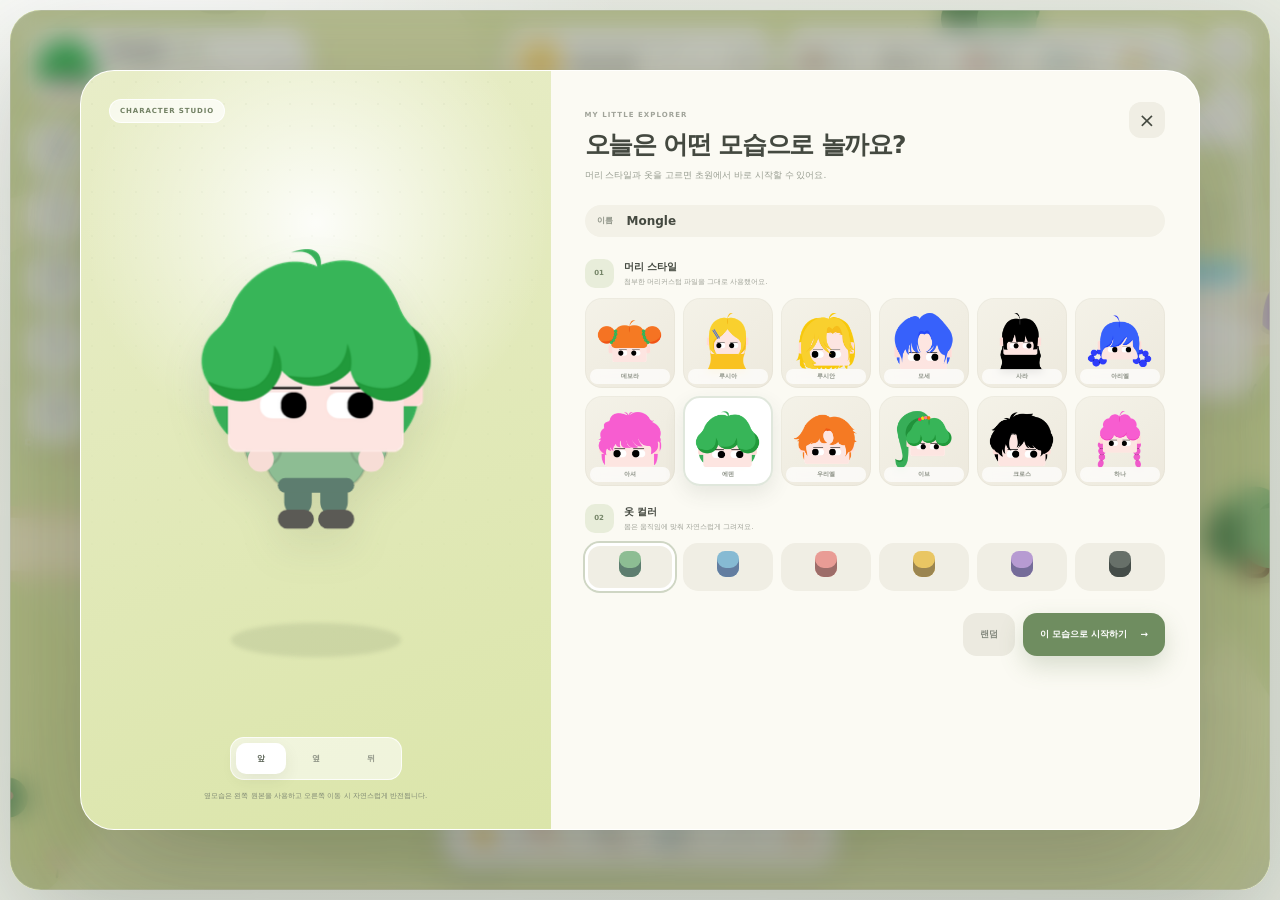
==== standalone.html @ 2b1b03b4 "Add files via upload" ====
<!doctype html>
<html lang="ko">
<head>
<meta charset="utf-8">
<meta name="viewport" content="width=device-width,initial-scale=1,viewport-fit=cover">
<title>PPOLPPOL WORLD — Craft & Explore · v5</title>
<style>
:root{
  --ink:#444940; --muted:#8b9085; --paper:#fffdf7; --cream:#f7f3e8; --green:#759966; --green2:#5f7f55;
  --line:rgba(61,70,55,.08); --shadow:0 24px 70px rgba(55,63,48,.16),0 5px 18px rgba(55,63,48,.08);
  --shadow-soft:0 12px 34px rgba(55,63,48,.11); --radius:24px;
  font-family:Inter,Pretendard,"Noto Sans KR",system-ui,-apple-system,BlinkMacSystemFont,"Segoe UI",sans-serif;
}
*{box-sizing:border-box} html,body{width:100%;height:100%;margin:0;overflow:hidden;background:#e8ebe3;color:var(--ink)}
button,input{font:inherit;color:inherit} button{border:0} button:focus-visible,input:focus-visible{outline:3px solid rgba(96,129,83,.25);outline-offset:3px}
#app{width:100%;height:100%;padding:10px;background:radial-gradient(circle at 12% -5%,#fff 0,rgba(255,255,255,0) 32%),linear-gradient(145deg,#eef1e9,#e4e8df)}
.game-shell{position:relative;width:100%;height:100%;overflow:hidden;border-radius:31px;background:#dce9ab;isolation:isolate;box-shadow:0 38px 120px rgba(41,50,37,.25),inset 0 0 0 1px rgba(255,255,255,.82)}
#game{position:absolute;inset:0;width:100%;height:100%;display:block;touch-action:none;background:#dde9ae}
.vignette{position:absolute;inset:0;pointer-events:none;z-index:8;background:linear-gradient(180deg,rgba(255,255,255,.04),transparent 18%,transparent 78%,rgba(44,62,37,.035));box-shadow:inset 0 0 90px rgba(74,93,60,.06),inset 0 0 0 1px rgba(255,255,255,.7);border-radius:31px}
.hud{position:absolute;inset:0;z-index:20;pointer-events:none}
.glass{background:linear-gradient(180deg,rgba(255,255,255,.94),rgba(253,250,241,.83));border:1px solid rgba(255,255,255,.88);box-shadow:var(--shadow-soft);backdrop-filter:blur(20px) saturate(1.08);-webkit-backdrop-filter:blur(20px) saturate(1.08)}

/* top profile */
.profile-card{pointer-events:auto;position:absolute;left:18px;top:18px;width:282px;height:76px;border-radius:25px;padding:8px 14px 8px 8px;display:flex;align-items:center;gap:12px}
.portrait-button{width:58px;height:58px;flex:none;border-radius:19px;background:linear-gradient(145deg,#edf3d8,#f7f3e8);box-shadow:inset 0 0 0 1px rgba(65,76,58,.05);position:relative;overflow:hidden;cursor:pointer;transition:.18s}
.portrait-button:hover{transform:translateY(-2px) scale(1.02)} #portraitHead{position:absolute;inset:0;display:block;background-position:center 10%;background-size:86% auto;background-repeat:no-repeat}
.profile-copy{flex:1;min-width:0}.profile-line{display:flex;align-items:center;gap:7px}.profile-line strong{font-size:15px;letter-spacing:-.03em;max-width:125px;overflow:hidden;text-overflow:ellipsis;white-space:nowrap}.level-pill{font-style:normal;background:#eef2dd;border-radius:999px;padding:4px 7px;font-size:8px;color:#6c775f;font-weight:900;letter-spacing:.05em}.level-pill b{font-size:9px}
.xp-row{display:flex;align-items:center;gap:7px;margin-top:7px}.xp-track{height:6px;flex:1;background:rgba(68,77,59,.08);border-radius:99px;overflow:hidden}.xp-track i{display:block;height:100%;width:0;background:linear-gradient(90deg,#96b978,#729960);border-radius:99px;transition:width .3s}.xp-row small{font-size:8px;color:#999d92;font-weight:800;min-width:50px;text-align:right}.status-row{display:flex;align-items:center;gap:5px;margin-top:6px;color:#a1a399;font-size:7px;font-weight:900;letter-spacing:.1em}.online-dot{width:6px;height:6px;border-radius:50%;background:#76ae68;box-shadow:0 0 0 4px rgba(118,174,104,.11)}.tiny-sep{width:1px;height:8px;background:rgba(69,77,62,.1);margin:0 2px}

.day-card{position:absolute;top:18px;left:50%;transform:translateX(-50%);height:65px;min-width:268px;border-radius:23px;padding:8px 12px 8px 8px;display:flex;align-items:center;gap:10px}
.sun-orb{width:47px;height:47px;border-radius:17px;background:linear-gradient(145deg,#fff4bd,#f2cf69);position:relative;box-shadow:inset 0 0 0 1px rgba(130,103,48,.05)}.sun-orb i{position:absolute;width:17px;height:17px;border-radius:50%;left:15px;top:15px;background:#f1c459;box-shadow:0 -12px 0 -7px #f1c459,0 12px 0 -7px #f1c459,12px 0 0 -7px #f1c459,-12px 0 0 -7px #f1c459,8px 8px 0 -7px #f1c459,-8px -8px 0 -7px #f1c459,8px -8px 0 -7px #f1c459,-8px 8px 0 -7px #f1c459}.day-card small{display:block;font-size:7px;font-weight:900;letter-spacing:.12em;color:#a2a397}.day-card strong{display:block;font-size:14px;margin-top:5px;letter-spacing:-.02em}.weather-note{margin-left:auto;background:#f3f2e5;padding:6px 8px;border-radius:10px;font-size:8px;font-weight:800;color:#8a8f82}

.resource-card{pointer-events:auto;position:absolute;right:76px;top:18px;height:65px;border-radius:23px;padding:6px;display:flex;align-items:stretch;gap:2px}
.resource{min-width:76px;padding:0 9px;display:flex;align-items:center;gap:7px;border-radius:16px;transition:.16s}.resource:hover{background:rgba(255,255,255,.63)}.resource small{display:block;font-size:6px;letter-spacing:.14em;color:#9da195;font-weight:900}.resource b{display:block;font-size:12px;margin-top:3px}.res-icon{width:28px;height:28px;border-radius:10px;display:block;position:relative;background:#f2eedf;box-shadow:inset 0 0 0 1px rgba(69,74,64,.05)}
.res-icon.wood:before{content:"";position:absolute;left:8px;top:5px;width:11px;height:18px;border-radius:6px;background:#a97a55;transform:rotate(35deg);box-shadow:inset -2px 0 rgba(104,72,49,.18)}.res-icon.wood:after{content:"";position:absolute;left:11px;top:8px;width:7px;height:1px;background:rgba(81,57,41,.25);transform:rotate(35deg);box-shadow:0 5px rgba(81,57,41,.18)}
.res-icon.stone:before{content:"";position:absolute;left:6px;top:8px;width:17px;height:13px;background:#a8adab;border-radius:50% 50% 43% 48%;box-shadow:inset -4px -3px #8e9492}.res-icon.stone:after{content:"";position:absolute;left:10px;top:10px;width:5px;height:3px;border-radius:50%;background:#cfd1cf}
.res-icon.berry:before{content:"";position:absolute;left:7px;top:11px;width:8px;height:8px;background:#e9858d;border-radius:50%;box-shadow:7px -2px #df707b,4px 6px #ef9ca3}.res-icon.berry:after{content:"";position:absolute;left:13px;top:5px;width:8px;height:7px;background:#7fa365;border-radius:8px 1px 8px 1px;transform:rotate(-30deg)}
.res-icon.fish:before{content:"";position:absolute;left:6px;top:10px;width:15px;height:9px;border-radius:50%;background:#78b9c8;transform:rotate(-10deg)}.res-icon.fish:after{content:"";position:absolute;right:3px;top:10px;border-left:8px solid #78b9c8;border-top:5px solid transparent;border-bottom:5px solid transparent;transform:rotate(5deg)}
.res-icon.coin:before{content:"★";position:absolute;display:grid;place-items:center;left:6px;top:6px;width:16px;height:16px;border-radius:50%;background:#edc967;color:#fff3bf;font-size:9px;box-shadow:inset 0 0 0 2px rgba(167,128,45,.14)}.coin-res{padding-right:12px}
.top-actions{position:absolute;right:18px;top:18px;display:flex;flex-direction:column;gap:8px;pointer-events:auto}.round-btn{width:48px;height:48px;border-radius:16px;cursor:pointer;display:grid;place-items:center;transition:.16s}.round-btn:hover{transform:translateY(-2px);background:#fff}.settings-glyph,.fullscreen-glyph{width:20px;height:20px;display:block;position:relative}.settings-glyph:before{content:"⚙";font-size:19px;line-height:20px;color:#697065}.fullscreen-glyph:before{content:"↗";font-size:21px;line-height:20px;color:#697065;font-weight:700}

/* rails */
.left-rail{position:absolute;left:18px;top:111px;display:flex;flex-direction:column;gap:9px;pointer-events:auto}.rail-btn{width:57px;height:57px;border-radius:19px;background:rgba(255,255,255,.81);border:1px solid rgba(255,255,255,.92);box-shadow:0 10px 29px rgba(55,63,48,.11);backdrop-filter:blur(18px);cursor:pointer;display:flex;flex-direction:column;align-items:center;justify-content:center;gap:4px;position:relative;transition:.18s}.rail-btn:hover{transform:translateY(-2px);background:#fff}.rail-btn.active{background:#fff;box-shadow:0 14px 34px rgba(55,63,48,.15),inset 0 0 0 1px rgba(104,133,88,.08)}.rail-btn.active:after{content:"";position:absolute;left:-8px;width:4px;height:22px;border-radius:99px;background:#779865}.rail-btn b{font-size:7px;color:#858a7e;letter-spacing:-.02em}.glyph{width:20px;height:20px;display:block;position:relative}.bag-glyph:before{content:"";position:absolute;left:2px;top:6px;width:16px;height:13px;border:2px solid #6b7167;border-radius:5px}.bag-glyph:after{content:"";position:absolute;left:6px;top:2px;width:8px;height:8px;border:2px solid #6b7167;border-bottom:0;border-radius:8px 8px 0 0}.craft-glyph:before{content:"✦";position:absolute;font-size:18px;color:#6b7167;left:2px;top:-1px}.craft-glyph:after{content:"";position:absolute;width:3px;height:14px;background:#6b7167;border-radius:2px;right:2px;bottom:0;transform:rotate(40deg)}.quest-glyph:before{content:"✓";position:absolute;left:4px;top:0;width:13px;height:16px;border:2px solid #6b7167;border-radius:4px;font-size:12px;font-weight:900;text-align:center;line-height:15px}.face-glyph:before{content:"☺";font-size:20px;line-height:20px;color:#6b7167}.book-glyph:before{content:"";position:absolute;left:1px;top:3px;width:17px;height:14px;border:2px solid #6b7167;border-radius:3px}.book-glyph:after{content:"";position:absolute;left:9px;top:3px;width:1.5px;height:14px;background:#6b7167}.notice-dot{display:none;position:absolute;right:5px;top:5px;width:8px;height:8px;border-radius:50%;background:#ef9d82;box-shadow:0 0 0 3px rgba(239,157,130,.15)}.notice-dot.show{display:block}

.mini-card{position:absolute;right:18px;top:98px;width:240px;border-radius:23px;padding:9px;pointer-events:auto}.mini-head{height:27px;padding:2px 5px 7px;display:flex;align-items:center;justify-content:space-between}.mini-head strong{font-size:7px;letter-spacing:.14em;color:#83897c}.mini-head span{font-size:7px;color:#a0a49a;font-weight:800}.mini-card canvas{width:222px;height:139px;display:block;border-radius:16px;background:#dfe9ad;box-shadow:inset 0 0 0 1px rgba(66,76,58,.06)}.mini-footer{display:flex;gap:11px;padding:7px 4px 1px;font-size:6px;letter-spacing:.08em;color:#969a8f;font-weight:900}.mini-footer span{display:flex;align-items:center;gap:4px}.mini-dot{width:6px;height:6px;border-radius:50%;display:inline-block}.mini-dot.you{background:#f2a2a0}.mini-dot.tree{background:#65915a}.mini-dot.rock{background:#8e9493}.mini-dot.slime{background:#a990d5}
.quest-peek{position:absolute;right:18px;top:302px;width:240px;border-radius:22px;padding:11px 12px;display:flex;gap:9px;pointer-events:auto}.quest-peek-icon{width:35px;height:35px;border-radius:12px;background:#eff2dc;display:grid;place-items:center;color:#849a6e;font-size:14px;flex:none}.quest-peek small{font-size:7px;color:#9a9e92;font-weight:900;letter-spacing:.1em}.quest-peek strong{display:block;margin-top:3px;font-size:10px;letter-spacing:-.03em}.quest-peek span{display:block;margin-top:4px;font-size:7px;color:#969a8e}.quest-bar{height:5px;border-radius:99px;background:rgba(72,82,64,.07);margin-top:8px;overflow:hidden}.quest-bar i{display:block;width:0;height:100%;border-radius:99px;background:#7ea06a;transition:width .3s}

/* panels */
.panel{position:absolute;left:88px;top:111px;width:380px;max-height:calc(100% - 138px);padding:13px;border-radius:27px;opacity:0;transform:translateX(-12px) scale(.985);pointer-events:none;transition:.2s ease;overflow:auto}.panel.show{opacity:1;transform:none;pointer-events:auto}.panel::-webkit-scrollbar{width:5px}.panel::-webkit-scrollbar-thumb{background:rgba(78,86,71,.12);border-radius:99px}.panel-header{display:flex;justify-content:space-between;gap:12px;padding:8px 8px 12px}.panel-header small{font-size:7px;letter-spacing:.15em;color:#a0a399;font-weight:900}.panel-header h2{font-size:19px;letter-spacing:-.04em;margin:4px 0 0}.panel-header p{font-size:9px;color:#969b8f;line-height:1.5;margin:6px 0 0}.panel-close{width:32px;height:32px;border-radius:11px;background:rgba(67,74,62,.06);cursor:pointer;font-size:19px;flex:none}.panel-tabs{display:flex;gap:5px;padding:0 5px 9px}.tab{height:30px;padding:0 12px;border-radius:10px;background:rgba(255,255,255,.42);font-size:8px;font-weight:800;color:#989c91;cursor:pointer}.tab.active{background:#fff;color:#60685d;box-shadow:0 6px 18px rgba(62,68,56,.08)}
.inventory-grid{display:grid;grid-template-columns:repeat(4,1fr);gap:8px}.inv-item{aspect-ratio:1;border-radius:17px;background:linear-gradient(145deg,#fbf9ef,#f1efe2);box-shadow:inset 0 0 0 1px rgba(66,72,61,.05);position:relative;display:flex;flex-direction:column;align-items:center;justify-content:center;gap:5px}.inv-item .item-art{width:33px;height:33px;display:grid;place-items:center;font-size:24px}.inv-item strong{font-size:8px}.inv-item .count{position:absolute;right:7px;bottom:6px;min-width:20px;height:19px;padding:0 5px;border-radius:8px;background:rgba(255,255,255,.82);display:grid;place-items:center;font-size:8px;font-weight:900}.inv-item.empty{opacity:.34}.inv-item.rarity{background:linear-gradient(145deg,#fff7dc,#f0ead2)}.bag-summary{height:37px;margin-top:10px;border-radius:13px;background:rgba(255,255,255,.45);display:flex;align-items:center;justify-content:space-between;padding:0 12px;font-size:8px;color:#999d92}.bag-summary b{font-size:9px;color:#6e7468}
.recipe-list{display:flex;flex-direction:column;gap:8px}.recipe{border-radius:18px;background:rgba(255,255,255,.55);border:1px solid rgba(255,255,255,.78);padding:10px;display:grid;grid-template-columns:52px 1fr auto;align-items:center;gap:10px}.recipe-art{width:52px;height:52px;border-radius:15px;background:linear-gradient(145deg,#f8f5e6,#ece8d8);display:grid;place-items:center;font-size:29px;box-shadow:inset 0 0 0 1px rgba(70,76,65,.04)}.recipe h3{font-size:11px;margin:0}.recipe p{font-size:8px;color:#989c91;margin:5px 0 6px;line-height:1.35}.costs{display:flex;gap:5px;flex-wrap:wrap}.cost{font-size:7px;font-weight:900;background:#f1f0e5;border-radius:8px;padding:4px 6px;color:#7e8378}.cost.ok{color:#647d58;background:#ebf0de}.cost.bad{color:#b57d72;background:#f7e7e1}.craft-btn{height:37px;border-radius:12px;padding:0 11px;background:#748f63;color:#fff;font-size:8px;font-weight:900;cursor:pointer;box-shadow:0 8px 18px rgba(93,121,78,.18);transition:.16s}.craft-btn:hover{transform:translateY(-1px);background:#668456}.craft-btn:disabled{opacity:.38;cursor:default;transform:none}.recipe.owned{opacity:.76}.recipe.owned .craft-btn{background:#e9ecdf;color:#7d8377;box-shadow:none}
.quest-list{display:flex;flex-direction:column;gap:8px}.quest-row{border-radius:18px;background:rgba(255,255,255,.54);border:1px solid rgba(255,255,255,.75);padding:11px;display:grid;grid-template-columns:39px 1fr auto;align-items:center;gap:9px}.quest-row.done{background:rgba(235,242,224,.62)}.quest-check{width:39px;height:39px;border-radius:13px;background:#f0f1e4;display:grid;place-items:center;font-weight:900;color:#879779}.quest-row.done .quest-check{background:#dfead5;color:#628052}.quest-row h3{font-size:10px;margin:0}.quest-row p{font-size:8px;color:#989d91;margin:4px 0 6px}.quest-row .qprogress{height:5px;background:rgba(65,75,58,.07);border-radius:99px;overflow:hidden}.quest-row .qprogress i{height:100%;display:block;background:#85a871;border-radius:99px}.quest-reward{font-size:8px;font-weight:900;color:#8f8672;background:#f7f1dd;border-radius:10px;padding:6px 8px}
.guide-grid{display:grid;grid-template-columns:repeat(3,1fr);gap:8px}.guide-card{aspect-ratio:.9;border-radius:17px;background:rgba(255,255,255,.54);display:flex;flex-direction:column;align-items:center;justify-content:center;text-align:center;padding:8px}.guide-card .guide-art{font-size:28px;filter:saturate(.85)}.guide-card b{font-size:8px;margin-top:7px}.guide-card small{font-size:6px;color:#a0a49a;margin-top:3px}.guide-card.locked{filter:grayscale(1);opacity:.34}

.settings{position:absolute;right:76px;top:92px;width:260px;border-radius:23px;padding:11px;opacity:0;transform:translateY(-8px);pointer-events:none;transition:.18s}.settings.show{opacity:1;transform:none;pointer-events:auto}.settings header{display:flex;align-items:center;justify-content:space-between;padding:4px 4px 9px}.settings header strong{font-size:12px}.settings header button{width:28px;height:28px;border-radius:9px;background:rgba(74,80,68,.06);cursor:pointer}.settings label{height:51px;border-radius:14px;background:rgba(255,255,255,.46);margin-top:6px;padding:0 10px;display:flex;align-items:center;justify-content:space-between}.settings label>span{font-size:9px;font-weight:800}.settings label small{display:block;margin-top:3px;font-size:7px;color:#a1a498;font-weight:500}.switch{width:37px;height:21px;border-radius:99px;background:#dcded5;padding:3px;cursor:pointer;transition:.18s}.switch i{width:15px;height:15px;background:#fff;border-radius:50%;display:block;box-shadow:0 2px 5px rgba(50,55,47,.15);transition:.18s}.switch.on{background:#86a774}.switch.on i{transform:translateX(16px)}.settings footer{padding-top:9px}.settings footer button{width:100%;height:34px;border-radius:12px;background:#f3e7e3;color:#a8776d;font-size:8px;font-weight:800;cursor:pointer}

/* bottom HUD */
.context-pill{position:absolute;left:50%;bottom:103px;transform:translateX(-50%) translateY(10px);min-width:330px;height:63px;border-radius:22px;padding:7px 9px;display:flex;align-items:center;gap:9px;opacity:0;transition:.18s;pointer-events:none}.context-pill.show{opacity:1;transform:translateX(-50%) translateY(0)}.context-icon{width:42px;height:42px;border-radius:14px;background:#eef1de;display:grid;place-items:center;font-size:16px;color:#71875f}.context-pill strong{display:block;font-size:10px}.context-pill small{display:block;margin-top:4px;font-size:8px;color:#969a8e}.context-pill kbd{margin-left:auto;width:35px;height:35px;border-radius:11px;background:#555b50;color:white;display:grid;place-items:center;font-size:9px;font-weight:900;box-shadow:inset 0 -3px rgba(0,0,0,.14)}
.hotbar-wrap{position:absolute;left:50%;bottom:22px;transform:translateX(-50%);pointer-events:auto}.hotbar{height:72px;border-radius:25px;padding:7px;display:flex;gap:6px}.slot{width:58px;height:58px;border-radius:18px;background:rgba(247,244,232,.72);position:relative;display:grid;place-items:center;cursor:pointer;transition:.16s;box-shadow:inset 0 0 0 1px rgba(74,79,69,.035)}.slot:hover{background:#fff;transform:translateY(-2px)}.slot.active{background:#fff;box-shadow:0 10px 20px rgba(50,56,46,.10),inset 0 0 0 2px rgba(113,145,95,.16)}.slot.locked{opacity:.38;cursor:default}.slot .slot-art{font-size:25px;filter:saturate(.84)}.slot kbd{position:absolute;left:6px;top:5px;font-size:6px;font-weight:900;color:#9da095}.slot .durability{position:absolute;left:8px;right:8px;bottom:5px;height:3px;border-radius:9px;background:rgba(67,73,63,.07);overflow:hidden}.slot .durability i{display:block;height:100%;background:#8da978;border-radius:9px}.hotbar-label{position:absolute;left:50%;top:-22px;transform:translateX(-50%);background:rgba(65,71,61,.79);color:white;border-radius:9px;padding:5px 8px;font-size:7px;font-weight:800;white-space:nowrap;opacity:0;transition:.15s}.hotbar-wrap:hover .hotbar-label{opacity:1}
.mobile-actions,.joystick{display:none}.fishing-ui{position:absolute;left:50%;bottom:190px;transform:translateX(-50%) translateY(15px);width:380px;padding:12px 13px;border-radius:20px;opacity:0;pointer-events:none;transition:.2s}.fishing-ui.show{opacity:1;transform:translateX(-50%) translateY(0)}.fish-title{display:flex;justify-content:space-between;align-items:center}.fish-title span{font-size:8px;letter-spacing:.14em;font-weight:900;color:#7d8377}.fish-title b{font-size:8px;color:#777d72}.fish-track{height:13px;border-radius:99px;background:rgba(69,78,63,.09);margin-top:10px;position:relative;overflow:hidden}.fish-good{position:absolute;top:0;bottom:0;left:55%;width:22%;background:rgba(125,172,108,.55)}.fish-cursor{position:absolute;top:-2px;width:7px;height:17px;border-radius:5px;background:#596157;box-shadow:0 2px 6px rgba(50,58,47,.25)}.fish-key{position:absolute;right:-7px;top:-8px;background:#5d6558;color:#fff;padding:6px 8px;border-radius:9px;font-size:7px;font-weight:900}
.toast-stack{position:absolute;right:18px;bottom:26px;display:flex;flex-direction:column;gap:7px;align-items:flex-end}.toast{width:270px;min-height:58px;border-radius:18px;background:rgba(255,254,247,.95);border:1px solid rgba(255,255,255,.9);box-shadow:0 16px 40px rgba(48,55,44,.16);padding:9px;display:flex;align-items:center;gap:9px;animation:toastIn .25s ease both}.toast.out{animation:toastOut .25s ease both}.toast-icon{width:40px;height:40px;border-radius:13px;background:#eff2df;display:grid;place-items:center;font-size:18px;flex:none}.toast strong{display:block;font-size:9px}.toast span{display:block;margin-top:4px;font-size:7px;color:#969b90;line-height:1.35}@keyframes toastIn{from{opacity:0;transform:translateX(20px) scale(.98)}to{opacity:1;transform:none}}@keyframes toastOut{to{opacity:0;transform:translateX(20px) scale(.98)}}
.float-layer{position:absolute;inset:0;pointer-events:none}.float-msg{position:absolute;transform:translate(-50%,-50%);font-size:9px;font-weight:900;color:#5e655a;background:rgba(255,255,255,.9);border-radius:9px;padding:4px 6px;box-shadow:0 6px 13px rgba(52,57,48,.09);animation:floatMsg 1.1s ease forwards}@keyframes floatMsg{0%{opacity:0;transform:translate(-50%,-30%)}15%{opacity:1}100%{opacity:0;transform:translate(-50%,-140%)}}

/* creator */
.creator-backdrop{position:absolute;inset:0;z-index:80;background:rgba(55,62,49,.28);backdrop-filter:blur(12px);display:grid;place-items:center;padding:26px;opacity:0;pointer-events:none;transition:.22s}.creator-backdrop.show{opacity:1;pointer-events:auto}.creator-modal{width:min(1120px,94vw);height:min(760px,92vh);background:#fbfaf3;border:1px solid rgba(255,255,255,.95);border-radius:34px;box-shadow:0 45px 130px rgba(40,47,37,.3);display:grid;grid-template-columns:42% 58%;overflow:hidden;transform:scale(.98) translateY(10px);transition:.22s}.creator-backdrop.show .creator-modal{transform:none}.creator-preview{position:relative;background:radial-gradient(circle at 50% 20%,rgba(255,255,255,.9),transparent 36%),linear-gradient(160deg,#e8edc8,#dbe5aa);padding:28px;display:flex;flex-direction:column;align-items:center}.creator-preview:after{content:"";position:absolute;inset:0;background-image:radial-gradient(rgba(112,137,88,.12) 1px,transparent 1px);background-size:22px 22px;mask-image:linear-gradient(180deg,rgba(0,0,0,.4),transparent 80%);pointer-events:none}.creator-badge{align-self:flex-start;background:rgba(255,255,255,.67);border:1px solid rgba(255,255,255,.86);border-radius:999px;padding:7px 10px;font-size:7px;font-weight:900;letter-spacing:.13em;color:#728164;z-index:1}.preview-stage{flex:1;width:100%;display:grid;place-items:center;position:relative;z-index:1}.preview-stage canvas{width:min(100%,420px);height:auto;filter:drop-shadow(0 18px 20px rgba(76,89,62,.12));position:relative;z-index:2}.preview-shadow{position:absolute;bottom:13%;left:50%;width:170px;height:34px;border-radius:50%;background:rgba(91,106,77,.14);filter:blur(2px);transform:translateX(-50%)}.direction-toggle{z-index:2;display:flex;gap:5px;background:rgba(255,255,255,.57);padding:5px;border-radius:14px;border:1px solid rgba(255,255,255,.8)}.direction-toggle button{width:50px;height:31px;border-radius:10px;background:transparent;font-size:8px;font-weight:800;color:#8b9083;cursor:pointer}.direction-toggle button.active{background:#fff;color:#596254;box-shadow:0 6px 16px rgba(60,68,52,.08)}.creator-tip{z-index:2;margin-top:11px;font-size:7px;color:#7f8973;text-align:center;line-height:1.45;max-width:310px}.creator-content{padding:31px 34px 26px;overflow:auto}.creator-content::-webkit-scrollbar{width:5px}.creator-content::-webkit-scrollbar-thumb{background:rgba(80,87,75,.12);border-radius:99px}.creator-content header{display:flex;justify-content:space-between;gap:20px}.creator-content header small{font-size:7px;letter-spacing:.15em;font-weight:900;color:#a0a399}.creator-content h1{font-size:25px;letter-spacing:-.05em;margin:7px 0 0}.creator-content header p{font-size:9px;color:#989d91;margin:8px 0 0;line-height:1.5}.creator-x{width:36px;height:36px;border-radius:12px;background:#f0eee4;cursor:pointer;font-size:20px;flex:none}.creator-field{margin-top:22px;background:#f3f1e7;border-radius:16px;padding:8px 12px;display:flex;align-items:center;gap:12px}.creator-field label{font-size:8px;font-weight:900;color:#8c9185}.creator-field input{border:0;background:transparent;outline:0;font-size:12px;font-weight:800;flex:1}.creator-section-title{display:flex;align-items:center;gap:10px;margin-top:22px}.creator-section-title>span{width:29px;height:29px;border-radius:10px;background:#e8edda;display:grid;place-items:center;font-size:7px;font-weight:900;color:#768669}.creator-section-title b{display:block;font-size:10px}.creator-section-title small{display:block;font-size:7px;color:#a0a399;margin-top:3px}.head-grid{display:grid;grid-template-columns:repeat(6,1fr);gap:8px;margin-top:10px}.head-option{aspect-ratio:1;border-radius:17px;background:linear-gradient(145deg,#f4f2e8,#ede9dd);box-shadow:inset 0 0 0 1px rgba(73,79,68,.04);cursor:pointer;position:relative;overflow:hidden;transition:.16s}.head-option:hover{transform:translateY(-2px);background:#fff}.head-option.active{background:#fff;box-shadow:0 8px 20px rgba(60,67,55,.1),inset 0 0 0 2px rgba(116,148,97,.22)}.head-option img{position:absolute;left:7%;top:6%;width:86%;height:86%;object-fit:contain}.head-option span{position:absolute;left:5px;right:5px;bottom:4px;text-align:center;font-size:6px;font-weight:800;color:#8b9085;background:rgba(255,255,255,.7);padding:3px;border-radius:7px;backdrop-filter:blur(4px)}.outfit-title{margin-top:18px}.outfit-grid{display:grid;grid-template-columns:repeat(6,1fr);gap:8px;margin-top:10px}.outfit-option{height:48px;border-radius:15px;background:#f0eee4;cursor:pointer;position:relative;transition:.16s}.outfit-option:hover{transform:translateY(-2px)}.outfit-option.active{box-shadow:inset 0 0 0 3px #fff,0 0 0 2px rgba(102,131,86,.3)}.outfit-option:before{content:"";position:absolute;left:50%;top:8px;width:22px;height:26px;border-radius:8px 8px 9px 9px;background:var(--shirt);transform:translateX(-50%);box-shadow:inset 0 -9px var(--pants)}.creator-footer{display:flex;justify-content:flex-end;gap:8px;margin-top:22px}.soft-btn,.primary-btn{height:43px;border-radius:14px;padding:0 17px;font-size:9px;font-weight:900;cursor:pointer}.soft-btn{background:#eceae0;color:#858a7f}.primary-btn{background:#6f8d60;color:#fff;box-shadow:0 10px 25px rgba(89,118,75,.22)}.primary-btn span{margin-left:10px}

.start-curtain{position:absolute;inset:0;z-index:100;background:linear-gradient(145deg,#eef0dc,#dae5ac);display:grid;place-items:center;transition:opacity .5s ease,visibility .5s}.start-curtain.hide{opacity:0;visibility:hidden}.logo-mark{display:flex;flex-direction:column;align-items:center}.logo-mark>span{width:67px;height:67px;border-radius:23px;background:#fff9ed;box-shadow:0 13px 35px rgba(68,78,57,.13);position:relative}.logo-mark>span:before,.logo-mark>span:after{content:"";position:absolute;width:18px;height:25px;border-radius:14px 14px 8px 8px;background:#fff9ed;border:3px solid #5d6556;top:4px}.logo-mark>span:before{left:15px;transform:rotate(-8deg)}.logo-mark>span:after{right:15px;transform:rotate(8deg)}.logo-mark strong{font-size:17px;letter-spacing:.2em;margin-top:17px}.logo-mark small{font-size:7px;letter-spacing:.17em;color:#8d9684;margin-top:6px;font-weight:900}

@media(max-width:1100px){.resource-card{right:18px;top:96px}.mini-card{display:none}.quest-peek{right:18px;top:170px}.day-card{left:auto;right:18px;transform:none}.top-actions{right:18px;top:auto;bottom:108px}.panel{left:82px;width:min(370px,calc(100vw - 105px))}.creator-modal{grid-template-columns:38% 62%}.head-grid{grid-template-columns:repeat(4,1fr)}}
@media(max-width:760px){#app{padding:0}.game-shell{border-radius:0}.vignette{border-radius:0}.profile-card{left:10px;top:10px;width:230px;height:63px;padding:6px 10px 6px 6px}.portrait-button{width:49px;height:49px;border-radius:16px}.profile-line strong{font-size:12px}.status-row{display:none}.resource-card{left:10px;right:10px;top:80px;height:50px;justify-content:space-between}.resource{min-width:0;flex:1;padding:0 5px;gap:5px}.res-icon{width:24px;height:24px}.resource small{font-size:5px}.resource b{font-size:10px}.day-card,.quest-peek{display:none}.left-rail{left:10px;top:143px}.rail-btn{width:46px;height:46px;border-radius:15px}.rail-btn b{display:none}.panel{left:64px;top:143px;width:calc(100vw - 76px);max-height:calc(100% - 155px)}.hotbar-wrap{bottom:15px}.hotbar{height:62px;padding:6px;border-radius:21px}.slot{width:49px;height:49px;border-radius:15px}.slot .slot-art{font-size:21px}.context-pill{bottom:86px;min-width:0;width:calc(100vw - 28px);height:55px}.context-icon{width:38px;height:38px}.context-pill strong{font-size:9px}.context-pill small{font-size:7px}.top-actions{right:10px;bottom:84px}.round-btn{width:43px;height:43px}.settings{right:10px;top:auto;bottom:136px;width:250px}.joystick{display:block;position:absolute;left:18px;bottom:22px;width:110px;height:110px;border-radius:50%;background:rgba(255,255,255,.35);border:1px solid rgba(255,255,255,.6);backdrop-filter:blur(8px);pointer-events:auto}.joystick>div{position:absolute;left:34px;top:34px;width:42px;height:42px;border-radius:50%;background:rgba(255,255,255,.88);box-shadow:0 7px 18px rgba(48,55,43,.14)}.hotbar-wrap{left:auto;right:12px;transform:none}.mobile-actions{display:flex;position:absolute;right:14px;bottom:88px;gap:7px;pointer-events:auto}.mobile-actions button{width:48px;height:48px;border-radius:50%;background:rgba(255,255,255,.78);border:1px solid rgba(255,255,255,.85);box-shadow:0 8px 20px rgba(50,56,46,.13);font-size:6px;font-weight:900}.toast-stack{right:10px;bottom:150px}.toast{width:230px}.fishing-ui{width:calc(100vw - 30px);bottom:154px}.creator-backdrop{padding:0}.creator-modal{width:100vw;height:100vh;border-radius:0;grid-template-columns:1fr;overflow:auto}.creator-preview{min-height:360px}.creator-content{overflow:visible;padding:24px 18px}.head-grid{grid-template-columns:repeat(4,1fr)}.outfit-grid{grid-template-columns:repeat(6,1fr)}.creator-x{position:fixed;right:14px;top:14px;z-index:4}.preview-stage canvas{width:300px}.mini-card{display:none}}
@media(max-width:500px){.profile-card{width:210px}.resource-card{gap:0}.resource{justify-content:center}.resource div{display:none}.resource-card .res-icon{transform:scale(.9)}.left-rail{top:139px}.panel{top:139px}.hotbar{gap:3px}.slot{width:45px}.creator-content h1{font-size:21px}.head-grid{grid-template-columns:repeat(3,1fr)}}


/* v5 · character + crafting polish */
.recipe{position:relative;overflow:hidden;transition:transform .18s ease,background .18s ease,box-shadow .18s ease}
.recipe.ready{background:linear-gradient(145deg,rgba(255,255,255,.86),rgba(248,246,226,.82));box-shadow:0 11px 26px rgba(103,125,84,.10),inset 0 0 0 1px rgba(133,160,106,.08)}
.recipe.ready:hover{transform:translateY(-2px)}
.recipe.starter-recipe:not(.owned):before{content:"";position:absolute;inset:-70% auto auto -18%;width:54%;height:210%;background:linear-gradient(90deg,transparent,rgba(255,255,255,.62),transparent);transform:rotate(18deg);animation:recipeSheen 3.4s ease-in-out infinite;pointer-events:none}
@keyframes recipeSheen{0%,58%{translate:-180% 0}82%,100%{translate:310% 0}}
.recipe-title-row{display:flex;align-items:center;gap:6px;min-width:0}.recipe-title-row h3{min-width:0}
.recipe-badge{font-size:6px;font-weight:900;color:#738760;background:#e9f0da;border:1px solid rgba(120,148,98,.12);padding:3px 6px;border-radius:999px;white-space:nowrap}
.owned-badge{color:#878b82;background:#efeee7;border-color:transparent}
.recipe-art{position:relative}.recipe-spark{position:absolute;right:5px;top:3px;font-style:normal;font-size:9px;color:#d3b157;animation:sparkBob 1.25s ease-in-out infinite}
@keyframes sparkBob{50%{transform:translateY(-3px) rotate(12deg);opacity:.55}}
.recipe.ready .craft-btn{background:linear-gradient(180deg,#7f9a6c,#6c895c);box-shadow:0 9px 20px rgba(92,119,75,.23)}
.recipe:not(.ready):not(.owned) .craft-btn{background:#e3e3da;color:#a0a39a;box-shadow:none}
.head-option img{transform-origin:center 48%;transition:transform .16s ease,filter .16s ease}
.head-option:hover img{filter:drop-shadow(0 5px 6px rgba(75,86,65,.10))}
#portraitHead{transition:background-size .18s ease,background-position .18s ease}

</style>
</head>
<body>
<div id="app">
  <main class="game-shell" id="gameShell">
    <canvas id="game" aria-label="뽈뽈 월드"></canvas>

    <div class="vignette"></div>
    <div class="hud" id="hud">
      <section class="profile-card glass" aria-label="플레이어 정보">
        <button class="portrait-button" id="openCustomizer" title="캐릭터 변경"><span id="portraitHead"></span></button>
        <div class="profile-copy">
          <div class="profile-line"><strong id="playerNameLabel">Mongle</strong><span class="level-pill">Lv.<b id="levelText">1</b></span></div>
          <div class="xp-row"><span class="xp-track"><i id="xpFill"></i></span><small id="xpText">0 / 80</small></div>
          <div class="status-row"><span class="online-dot"></span><span>LOCAL GROVE</span><span class="tiny-sep"></span><span id="peerText">1 player</span></div>
        </div>
      </section>

      <section class="day-card glass">
        <div class="sun-orb"><i></i></div>
        <div><small>GREEN MEADOW · DAY <b id="dayText">1</b></small><strong id="clockText">10:24 AM</strong></div>
        <div class="weather-note">맑음</div>
      </section>

      <section class="resource-card glass" aria-label="재료">
        <div class="resource"><span class="res-icon wood"></span><div><small>WOOD</small><b id="woodCount">0</b></div></div>
        <div class="resource"><span class="res-icon stone"></span><div><small>STONE</small><b id="stoneCount">0</b></div></div>
        <div class="resource"><span class="res-icon berry"></span><div><small>BERRY</small><b id="berryCount">0</b></div></div>
        <div class="resource"><span class="res-icon fish"></span><div><small>FISH</small><b id="fishCount">0</b></div></div>
        <div class="resource coin-res"><span class="res-icon coin"></span><div><small>COIN</small><b id="coinCount">0</b></div></div>
      </section>

      <nav class="left-rail" aria-label="메뉴">
        <button class="rail-btn" data-panel="inventory" title="가방"><span class="glyph bag-glyph"></span><b>가방</b></button>
        <button class="rail-btn" data-panel="craft" title="제작"><span class="glyph craft-glyph"></span><b>제작</b><i class="notice-dot" id="craftDot"></i></button>
        <button class="rail-btn" data-panel="quests" title="오늘 할 일"><span class="glyph quest-glyph"></span><b>할 일</b></button>
        <button class="rail-btn" id="customizerBtn" title="캐릭터"><span class="glyph face-glyph"></span><b>꾸미기</b></button>
        <button class="rail-btn" data-panel="guide" title="도감"><span class="glyph book-glyph"></span><b>도감</b></button>
      </nav>

      <section class="mini-card glass">
        <div class="mini-head"><strong>MEADOW MAP</strong><span id="coordText">1400 · 800</span></div>
        <canvas id="minimap" width="220" height="138"></canvas>
        <div class="mini-footer"><span><i class="mini-dot you"></i>YOU</span><span><i class="mini-dot tree"></i>TREE</span><span><i class="mini-dot rock"></i>ROCK</span><span><i class="mini-dot slime"></i>SLIME</span></div>
      </section>

      <section class="quest-peek glass" id="questPeek">
        <div class="quest-peek-icon">✦</div>
        <div><small>오늘의 모험</small><strong id="questPeekTitle">나무를 모아 나무검 만들기</strong><div class="quest-bar"><i id="questPeekFill"></i></div><span id="questPeekSub">나무 0 / 6</span></div>
      </section>

      <div class="panel glass" id="panel-inventory">
        <header class="panel-header"><div><small>BACKPACK</small><h2>가방</h2><p>모은 재료와 장비를 한눈에 확인해요.</p></div><button class="panel-close" data-close>×</button></header>
        <div class="panel-tabs"><button class="tab active" data-invtab="all">전체</button><button class="tab" data-invtab="materials">재료</button><button class="tab" data-invtab="gear">장비</button></div>
        <div class="inventory-grid" id="inventoryGrid"></div>
        <div class="bag-summary"><span>가방 사용량</span><b id="bagUsage">0 / 24</b></div>
      </div>

      <div class="panel glass craft-panel" id="panel-craft">
        <header class="panel-header"><div><small>CRAFT TABLE</small><h2>제작소</h2><p>재료를 모아서 더 많은 일을 할 수 있는 장비를 만들어요.</p></div><button class="panel-close" data-close>×</button></header>
        <div class="recipe-list" id="recipeList"></div>
      </div>

      <div class="panel glass" id="panel-quests">
        <header class="panel-header"><div><small>TINY ADVENTURES</small><h2>오늘 할 일</h2><p>작은 목표를 하나씩 완료하면 코인과 경험치를 받아요.</p></div><button class="panel-close" data-close>×</button></header>
        <div class="quest-list" id="questList"></div>
      </div>

      <div class="panel glass" id="panel-guide">
        <header class="panel-header"><div><small>FIELD GUIDE</small><h2>초원 도감</h2><p>발견한 것과 아직 만나지 못한 콘텐츠를 확인해요.</p></div><button class="panel-close" data-close>×</button></header>
        <div class="guide-grid" id="guideGrid"></div>
      </div>

      <section class="settings glass" id="settingsPanel">
        <header><strong>설정</strong><button id="settingsClose">×</button></header>
        <label><span>환경 애니메이션<small>꽃, 나무, 물결 움직임</small></span><button class="switch on" data-setting="ambient"><i></i></button></label>
        <label><span>화면 흔들림<small>채집과 전투 피드백</small></span><button class="switch on" data-setting="shake"><i></i></button></label>
        <label><span>효과음<small>가벼운 게임 효과음</small></span><button class="switch" data-setting="sound"><i></i></button></label>
        <footer><button id="resetSave">저장 데이터 초기화</button></footer>
      </section>

      <div class="top-actions">
        <button class="round-btn glass" id="settingsBtn" title="설정"><span class="settings-glyph"></span></button>
        <button class="round-btn glass" id="fullscreenBtn" title="전체 화면"><span class="fullscreen-glyph"></span></button>
      </div>

      <div class="context-pill glass" id="contextPill">
        <span class="context-icon" id="contextIcon">✦</span>
        <div><strong id="contextTitle">산책하기</strong><small id="contextSub">WASD / 방향키로 움직여 보세요</small></div>
        <kbd id="contextKey">E</kbd>
      </div>

      <div class="hotbar-wrap">
        <div class="hotbar glass" id="hotbar"></div>
        <div class="hotbar-label" id="hotbarLabel">맨손</div>
      </div>

      <div class="mobile-actions">
        <button data-mobile-action="interact">USE</button>
        <button data-mobile-action="attack">HIT</button>
      </div>
      <div class="joystick" id="joystick"><div id="joyKnob"></div></div>

      <div class="fishing-ui glass" id="fishingUi">
        <div class="fish-title"><span>FISHING</span><b id="fishHint">초록 영역에서 다시 눌러요!</b></div>
        <div class="fish-track"><i class="fish-good" id="fishGood"></i><i class="fish-cursor" id="fishCursor"></i></div>
        <div class="fish-key">F / X / E</div>
      </div>

      <div class="toast-stack" id="toastStack"></div>
      <div class="float-layer" id="floatLayer"></div>
    </div>

    <section class="creator-backdrop" id="creatorBackdrop">
      <div class="creator-modal">
        <aside class="creator-preview">
          <div class="creator-badge">CHARACTER STUDIO</div>
          <div class="preview-stage"><canvas id="creatorCanvas" width="420" height="480"></canvas><div class="preview-shadow"></div></div>
          <div class="direction-toggle">
            <button data-preview-dir="down" class="active">앞</button><button data-preview-dir="left">옆</button><button data-preview-dir="up">뒤</button>
          </div>
          <div class="creator-tip">옆모습은 왼쪽 원본을 사용하고 오른쪽 이동 시 자연스럽게 반전됩니다.</div>
        </aside>
        <div class="creator-content">
          <header><div><small>MY LITTLE EXPLORER</small><h1>오늘은 어떤 모습으로 놀까요?</h1><p>머리 스타일과 옷을 고르면 초원에서 바로 시작할 수 있어요.</p></div><button class="creator-x" id="creatorX">×</button></header>
          <div class="creator-field"><label>이름</label><input id="nameInput" maxlength="12" value="Mongle" placeholder="이름을 입력하세요"></div>
          <div class="creator-section-title"><span>01</span><div><b>머리 스타일</b><small>첨부한 머리커스텀 파일을 그대로 사용했어요.</small></div></div>
          <div class="head-grid" id="headGrid"></div>
          <div class="creator-section-title outfit-title"><span>02</span><div><b>옷 컬러</b><small>몸은 움직임에 맞춰 자연스럽게 그려져요.</small></div></div>
          <div class="outfit-grid" id="outfitGrid"></div>
          <div class="creator-footer"><button class="soft-btn" id="randomizeChar">랜덤</button><button class="primary-btn" id="saveCharacter">이 모습으로 시작하기 <span>→</span></button></div>
        </div>
      </div>
    </section>

    <section class="start-curtain" id="startCurtain"><div class="logo-mark"><span></span><strong>PPOLPPOL</strong><small>CRAFT · EXPLORE · PLAY</small></div></section>
  </main>
</div>
<script>
(()=>{
'use strict';

/* -------------------------------------------------------------
   PPOLPPOL WORLD · Craft & Explore
   A standalone cozy-world prototype. No chat UI by design.
-------------------------------------------------------------- */
const $=s=>document.querySelector(s), $$=s=>[...document.querySelectorAll(s)];
const clamp=(v,a,b)=>Math.max(a,Math.min(b,v));
const lerp=(a,b,t)=>a+(b-a)*t;
const dist=(a,b,c,d)=>Math.hypot(a-c,b-d);
const rnd=(a,b)=>a+Math.random()*(b-a);
const TAU=Math.PI*2;
const WORLD_W=3300, WORLD_H=2050, SHORE_Y=1690, PLAYER_LIMIT_Y=1648;
const canvas=$('#game'), ctx=canvas.getContext('2d');
const mini=$('#minimap'), mctx=mini.getContext('2d');
const creatorCanvas=$('#creatorCanvas'), cctx=creatorCanvas.getContext('2d');
let VW=1600,VH=1000,DPR=1;

const HEADS=[{"id":"h01","name":"데보라","hair":"#f07820","front":"[data-uri]","left":"[data-uri]","back":"[data-uri]"},{"id":"h02","name":"루시아","hair":"#f8d028","front":"[data-uri]","left":"[data-uri]","back":"[data-uri]"},{"id":"h03","name":"루시안","hair":"#f8d028","front":"[data-uri]","left":"[data-uri]","back":"[data-uri]"},{"id":"h04","name":"모세","hair":"#3060f8","front":"[data-uri]","left":"[data-uri]","back":"[data-uri]"},{"id":"h05","name":"사라","hair":"#111111","front":"[data-uri]","left":"[data-uri]","back":"[data-uri]"},{"id":"h06","name":"아리엘","hair":"#3060f8","front":"[data-uri]","left":"[data-uri]","back":"[data-uri]"},{"id":"h07","name":"아셔","hair":"#f058d0","front":"[data-uri]","left":"[data-uri]","back":"[data-uri]"},{"id":"h08","name":"에덴","hair":"#30b058","front":"[data-uri]","left":"[data-uri]","back":"[data-uri]"},{"id":"h09","name":"우리엘","hair":"#f07820","front":"[data-uri]","left":"[data-uri]","back":"[data-uri]"},{"id":"h10","name":"이브","hair":"#30b058","front":"[data-uri]","left":"[data-uri]","back":"[data-uri]"},{"id":"h11","name":"크로스","hair":"#111111","front":"[data-uri]","left":"[data-uri]","back":"[data-uri]"},{"id":"h12","name":"하나","hair":"#f058d0","front":"[data-uri]","left":"[data-uri]","back":"[data-uri]"}];
const OUTFITS=[
{id:'mint',name:'민트',shirt:'#8dbd93',pants:'#5d7d6f',accent:'#e9f3dc'},
{id:'sky',name:'하늘',shirt:'#86bad3',pants:'#637da0',accent:'#e7f4f6'},
{id:'peach',name:'복숭아',shirt:'#e99c95',pants:'#9d6d69',accent:'#fff0df'},
{id:'lemon',name:'레몬',shirt:'#e9c663',pants:'#9b8550',accent:'#fff6c9'},
{id:'lilac',name:'라일락',shirt:'#b79bd2',pants:'#756c99',accent:'#f3eafa'},
{id:'charcoal',name:'차콜',shirt:'#677069',pants:'#454d49',accent:'#e8e9df'}
];
const imgCache=new Map();
function loadImage(src){
  if(imgCache.has(src)) return imgCache.get(src);
  const im=new Image(); im.src=src; imgCache.set(src,im); return im;
}
HEADS.forEach(h=>{loadImage(h.front);loadImage(h.left);loadImage(h.back)});

const HEAD_VISUAL_META={"h01":{"front":[13,51,243,204],"left":[68,61,226,187],"back":[13,51,243,204]},"h02":{"front":[52,24,203,232],"left":[66,25,216,199],"back":[52,24,203,232]},"h03":{"front":[20,24,236,232],"left":[68,66,206,182],"back":[20,24,236,232]},"h04":{"front":[22,24,234,232],"left":[49,48,226,211],"back":[22,24,234,232]},"h05":{"front":[49,24,207,232],"left":[53,32,193,218],"back":[49,24,207,232]},"h06":{"front":[13,33,243,222],"left":[64,50,212,205],"back":[13,33,243,222]},"h07":{"front":[13,28,243,228],"left":[51,45,228,198],"back":[13,28,243,228]},"h08":{"front":[13,26,243,230],"left":[54,64,223,183],"back":[13,26,243,230]},"h09":{"front":[13,38,243,218],"left":[47,46,227,190],"back":[13,38,243,218]},"h10":{"front":[25,24,230,232],"left":[54,61,228,195],"back":[25,24,230,232]},"h11":{"front":[13,29,243,226],"left":[47,46,232,209],"back":[13,29,243,226]},"h12":{"front":[49,24,206,232],"left":[26,49,240,206],"back":[49,24,206,232]}};
const LONG_HAIR=new Set(['h02','h05','h06','h10','h12']);
const HEAD_TARGET_H=96, HEAD_MAX_W=145;

const palette={
 grass0:'#e7edb3',grass1:'#dce7a6',grass2:'#d2df98',grass3:'#c7d68e',grassInk:'#92a86d',grassDeep:'#799660',
 treeA:'#8fc27f',treeB:'#77ae6c',treeC:'#5d9259',treeHi:'#abd39b',trunk:'#a87755',trunkDark:'#79523d',
 outline:'#5a574f',cream:'#fffaf0',water0:'#c1eaf1',water1:'#91d8e7',water2:'#6ec6df',sand:'#fff1cb',
 rock:'#a7acab',rock2:'#7f8684',rockHi:'#d0d3d0',pink:'#ee9ca1',yellow:'#edcb6b',purple:'#a98fce',soil:'#b99a6b'
};
const settings={ambient:true,shake:true,sound:false};

function resize(){
  const r=canvas.getBoundingClientRect(); DPR=Math.min(2,window.devicePixelRatio||1); VH=1000; VW=Math.round(clamp(VH*(r.width/Math.max(1,r.height)),620,2100));
  canvas.width=Math.round(VW*DPR);canvas.height=Math.round(VH*DPR);ctx.setTransform(DPR,0,0,DPR,0,0);
}
window.addEventListener('resize',resize);resize();

/* ---------- persistence ---------- */
const SAVE_KEY='ppolppol-craft-v4';
let saved={}; try{saved=JSON.parse(localStorage.getItem(SAVE_KEY)||'{}')||{}}catch(e){}
const defaultInv={wood:0,stone:0,berry:0,fish:0,coin:0,slimeGel:0,campfireKit:0};
const defaultGear={woodSword:false,stonePick:false,stoneAxe:false};
const defaultStats={trees:0,rocks:0,bushes:0,fishCaught:0,slimes:0,crafted:0,campfires:0};
const player={
 id:Math.random().toString(36).slice(2,10), name:saved.name||'Mongle', head:saved.head||'h08', outfit:saved.outfit||'mint',
 x:saved.x||1650,y:saved.y||990,vx:0,vy:0,r:21,speed:245,dir:saved.dir||'down', state:'idle',stateUntil:0,
 reaction:'',reactionUntil:0,actionTarget:null,actionKind:'',actionHit:false,
 selected:saved.selected||'hand', inv:{...defaultInv,...saved.inv}, gear:{...defaultGear,...saved.gear},stats:{...defaultStats,...saved.stats},
 xp:saved.xp||0,level:saved.level||1, discovered:{tree:true,rock:true,bush:false,fish:false,slime:false,campfire:false,butterfly:true,...saved.discovered},
 completed:{...saved.completed}, completedRewards:{...saved.completedRewards}, lastCollision:0
};
const placedCampfires=Array.isArray(saved.campfires)?saved.campfires:[];
function saveGame(){
  try{localStorage.setItem(SAVE_KEY,JSON.stringify({name:player.name,head:player.head,outfit:player.outfit,x:Math.round(player.x),y:Math.round(player.y),dir:player.dir,selected:player.selected,inv:player.inv,gear:player.gear,stats:player.stats,xp:player.xp,level:player.level,discovered:player.discovered,completed:player.completed,completedRewards:player.completedRewards,campfires:placedCampfires.slice(-12)}))}catch(e){}
}
setInterval(saveGame,5000);window.addEventListener('beforeunload',saveGame);

/* ---------- world ---------- */
const world={trees:[],rocks:[],bushes:[],flowers:[],grass:[],daisies:[],mushrooms:[],signs:[],logs:[],slimes:[],butterflies:[],particles:[],ripples:[],leaves:[],peers:new Map(),workbench:{x:1420,y:880}};
function seeded(seed){let s=seed>>>0;return()=>((s=(s*1664525+1013904223)>>>0)/4294967296)}
const sr=seeded(84621);
const reserved=(x,y)=>dist(x,y,1650,990)<260 || dist(x,y,world.workbench.x,world.workbench.y)<150;
for(let i=0;i<23;i++){let x,y;do{x=150+sr()*(WORLD_W-300);y=150+sr()*1320}while(reserved(x,y));world.trees.push({id:'t'+i,x,y,r:58+sr()*20,hp:3,max:3,dead:false,respawn:0,shake:0,fall:0,phase:sr()*TAU,variant:i%3});}
for(let i=0;i<17;i++){let x,y;do{x=130+sr()*(WORLD_W-260);y=180+sr()*1330}while(reserved(x,y));world.rocks.push({id:'r'+i,x,y,r:27+sr()*12,hp:3,max:3,dead:false,respawn:0,shake:0,phase:sr()*TAU});}
for(let i=0;i<15;i++){let x=140+sr()*(WORLD_W-280),y=170+sr()*1320;world.bushes.push({id:'b'+i,x,y,r:36+sr()*12,ready:true,respawn:0,phase:sr()*TAU,berries:2+Math.floor(sr()*3)});}
for(let i=0;i<130;i++)world.grass.push({x:45+sr()*(WORLD_W-90),y:70+sr()*1510,s:.65+sr()*.7,phase:sr()*TAU});
for(let i=0;i<38;i++)world.flowers.push({x:70+sr()*(WORLD_W-140),y:95+sr()*1450,c:['#fff','#f5c2cb','#ffe7a5','#d9c7ef'][i%4],s:.75+sr()*.55,phase:sr()*TAU});
for(let i=0;i<22;i++)world.daisies.push({x:80+sr()*(WORLD_W-160),y:100+sr()*1430,phase:sr()*TAU});
for(let i=0;i<12;i++)world.mushrooms.push({x:100+sr()*(WORLD_W-200),y:140+sr()*1380,c:i%2?'#e9a798':'#efc96e'});
for(let i=0;i<12;i++)world.butterflies.push({x:200+sr()*(WORLD_W-400),y:180+sr()*1150,baseX:0,baseY:0,phase:sr()*TAU,speed:.25+sr()*.35,c:i%2?'#e9a9bc':'#efcf77'});
world.butterflies.forEach(b=>{b.baseX=b.x;b.baseY=b.y});
world.signs=[{x:1120,y:1010,dir:1},{x:2220,y:1280,dir:-1},{x:620,y:610,dir:1}];
world.logs=[{x:1880,y:650,rot:.18},{x:820,y:1210,rot:-.16},{x:2650,y:430,rot:.3}];
world.slimes=[
{id:'s0',x:2380,y:830,hp:2,max:2,phase:.3,vx:45,vy:25,dead:false,respawn:0,hit:0,c:'#b49ad3'},
{id:'s1',x:760,y:760,hp:2,max:2,phase:1.8,vx:-35,vy:38,dead:false,respawn:0,hit:0,c:'#9ec6a4'},
{id:'s2',x:2700,y:1220,hp:2,max:2,phase:3.1,vx:38,vy:-28,dead:false,respawn:0,hit:0,c:'#e7a3b0'},
{id:'s3',x:1100,y:360,hp:2,max:2,phase:4.7,vx:28,vy:44,dead:false,respawn:0,hit:0,c:'#9db9da'}
];

/* ---------- input ---------- */
const keys=new Set(), pressed=new Set();
window.addEventListener('keydown',e=>{
  if(['ArrowUp','ArrowDown','ArrowLeft','ArrowRight'].includes(e.key))e.preventDefault();
  if(!keys.has(e.key.toLowerCase()))pressed.add(e.key.toLowerCase()); keys.add(e.key.toLowerCase());
},{passive:false});
window.addEventListener('keyup',e=>keys.delete(e.key.toLowerCase()));
function keyDown(...names){return names.some(n=>keys.has(n))} function keyPressed(...names){return names.some(n=>pressed.has(n))}
let joy={x:0,y:0,active:false,id:null};
const joyEl=$('#joystick'),joyKnob=$('#joyKnob');
function joyMove(clientX,clientY){const r=joyEl.getBoundingClientRect(),cx=r.left+r.width/2,cy=r.top+r.height/2,dx=clientX-cx,dy=clientY-cy,m=Math.hypot(dx,dy)||1,max=r.width*.3,s=Math.min(max,m);joy.x=dx/m*(s/max);joy.y=dy/m*(s/max);joyKnob.style.transform=`translate(${joy.x*32}px,${joy.y*32}px)`}
joyEl?.addEventListener('pointerdown',e=>{joy.active=true;joy.id=e.pointerId;joyEl.setPointerCapture(e.pointerId);joyMove(e.clientX,e.clientY)});
joyEl?.addEventListener('pointermove',e=>{if(joy.active&&e.pointerId===joy.id)joyMove(e.clientX,e.clientY)});
function joyEnd(e){if(joy.active&&(!e||e.pointerId===joy.id)){joy.active=false;joy.x=joy.y=0;joyKnob.style.transform=''}}joyEl?.addEventListener('pointerup',joyEnd);joyEl?.addEventListener('pointercancel',joyEnd);

/* ---------- UI helpers ---------- */
const ui={
 name:$('#playerNameLabel'),level:$('#levelText'),xp:$('#xpText'),xpFill:$('#xpFill'),peer:$('#peerText'),portrait:$('#portraitHead'),wood:$('#woodCount'),stone:$('#stoneCount'),berry:$('#berryCount'),fish:$('#fishCount'),coin:$('#coinCount'),
 invGrid:$('#inventoryGrid'),recipes:$('#recipeList'),quests:$('#questList'),guide:$('#guideGrid'),hotbar:$('#hotbar'),hotbarLabel:$('#hotbarLabel'),craftDot:$('#craftDot'),coord:$('#coordText'),
 context:$('#contextPill'),contextIcon:$('#contextIcon'),contextTitle:$('#contextTitle'),contextSub:$('#contextSub'),contextKey:$('#contextKey'),toast:$('#toastStack'),float:$('#floatLayer'),
 qTitle:$('#questPeekTitle'),qSub:$('#questPeekSub'),qFill:$('#questPeekFill'),fishUI:$('#fishingUi'),fishGood:$('#fishGood'),fishCursor:$('#fishCursor'),fishHint:$('#fishHint')
};
let openPanel=null, invTab='all', creatorOpen=false, previewDir='down', lastUIHash='';
function openPanelBy(name){
  $$('.panel').forEach(p=>p.classList.remove('show'));$$('.rail-btn[data-panel]').forEach(b=>b.classList.remove('active'));
  if(openPanel===name){openPanel=null;return}
  openPanel=name; $(`#panel-${name}`)?.classList.add('show'); $(`.rail-btn[data-panel="${name}"]`)?.classList.add('active');
  if(name==='inventory')renderInventory(); if(name==='craft')renderRecipes(); if(name==='quests')renderQuests(); if(name==='guide')renderGuide();
}
$$('.rail-btn[data-panel]').forEach(b=>b.addEventListener('click',()=>openPanelBy(b.dataset.panel)));$$('[data-close]').forEach(b=>b.addEventListener('click',()=>{if(openPanel)openPanelBy(openPanel)}));
$$('[data-invtab]').forEach(b=>b.addEventListener('click',()=>{invTab=b.dataset.invtab;$$('[data-invtab]').forEach(x=>x.classList.toggle('active',x===b));renderInventory()}));
function toast(title,sub='',icon='✦'){
  const el=document.createElement('div');el.className='toast';el.innerHTML=`<div class="toast-icon">${icon}</div><div><strong></strong><span></span></div>`;el.querySelector('strong').textContent=title;el.querySelector('span').textContent=sub;ui.toast.appendChild(el);setTimeout(()=>{el.classList.add('out');setTimeout(()=>el.remove(),260)},2200);
}
function worldToScreen(x,y){return{x:x-camera.x+VW/2+camera.shakeX,y:y-camera.y+VH/2+camera.shakeY}}
function floatMsg(x,y,text){const p=worldToScreen(x,y),el=document.createElement('div');el.className='float-msg';el.textContent=text;el.style.left=(p.x/VW*100)+'%';el.style.top=(p.y/VH*100)+'%';ui.float.appendChild(el);setTimeout(()=>el.remove(),1150)}
function beep(freq=540,dur=.06,vol=.025,type='sine'){if(!settings.sound)return;try{const ac=beep.ac||(beep.ac=new(window.AudioContext||window.webkitAudioContext)());const o=ac.createOscillator(),g=ac.createGain();o.type=type;o.frequency.value=freq;g.gain.setValueAtTime(vol,ac.currentTime);g.gain.exponentialRampToValueAtTime(.0001,ac.currentTime+dur);o.connect(g).connect(ac.destination);o.start();o.stop(ac.currentTime+dur)}catch(e){}}
function shake(str=7){if(!settings.shake)return;camera.shake=Math.max(camera.shake,str)}
function addXP(n){player.xp+=n;let need=xpNeed(player.level);while(player.xp>=need){player.xp-=need;player.level++;toast(`레벨 ${player.level}!`,'초원에서 할 수 있는 일이 조금 더 늘었어요.','★');beep(740,.14,.035);need=xpNeed(player.level)}syncUI()}
function xpNeed(l){return 80+(l-1)*45}
let swordReadyNotified=false;
function addInv(k,n){
  const before=player.inv[k]||0;
  player.inv[k]=Math.max(0,before+n);
  syncUI();
  if(openPanel==='craft')renderRecipes();
  if(k==='wood'&&!player.gear.woodSword&&before<6&&player.inv.wood>=6&&!swordReadyNotified){
    swordReadyNotified=true;toast('나무검을 만들 수 있어요!','제작 가방에서 반짝이는 나무검을 눌러 보세요.','✨');
  }
}

const ITEM_META={
 wood:{name:'나무',icon:'🪵',type:'materials',desc:'나무검과 도구의 기본 재료'},stone:{name:'돌',icon:'🪨',type:'materials',desc:'튼튼한 도구를 만드는 재료'},berry:{name:'베리',icon:'🍓',type:'materials',desc:'수풀에서 얻는 달콤한 열매'},fish:{name:'물고기',icon:'🐟',type:'materials',desc:'물가에서 낚을 수 있어요'},slimeGel:{name:'슬라임 젤',icon:'🫧',type:'materials',desc:'슬라임이 가끔 남기는 말랑한 재료'},coin:{name:'코인',icon:'🪙',type:'materials',desc:'모험 보상으로 얻는 코인'},
 woodSword:{name:'나무검',icon:'🗡️',type:'gear',desc:'슬라임과 놀기 위한 첫 무기'},stonePick:{name:'돌 곡괭이',icon:'⛏️',type:'gear',desc:'돌을 더 빠르게 캘 수 있어요'},stoneAxe:{name:'돌 도끼',icon:'🪓',type:'gear',desc:'나무를 두 배 빠르게 벨 수 있어요'},campfireKit:{name:'모닥불 키트',icon:'🔥',type:'gear',desc:'원하는 곳에 따뜻한 모닥불을 놓아요'}
};
const RECIPES=[
{id:'woodSword',name:'나무검',icon:'🗡️',desc:'나무 6개로 만드는 첫 무기. 슬라임을 퐁! 하고 밀어낼 수 있어요.',cost:{wood:6},once:true},
{id:'stonePick',name:'돌 곡괭이',icon:'⛏️',desc:'돌을 한 번에 더 많이 캘 수 있는 튼튼한 곡괭이.',cost:{wood:4,stone:6},once:true},
{id:'stoneAxe',name:'돌 도끼',icon:'🪓',desc:'나무를 두 배 빠르게 벨 수 있는 업그레이드 도끼.',cost:{wood:5,stone:5},once:true},
{id:'campfireKit',name:'모닥불 키트',icon:'🔥',desc:'초원 어디든 작은 휴식 장소를 만들어요.',cost:{wood:8,stone:6},once:false},
{id:'berryJam',name:'베리잼',icon:'🍯',desc:'베리를 달콤하게 가공해서 코인과 경험치를 얻어요.',cost:{berry:5},once:false},
{id:'fishSkewer',name:'생선 꼬치',icon:'🍢',desc:'잡은 물고기를 맛있게 구워 더 큰 보상을 받아요.',cost:{fish:2,wood:1},once:false}
];
function canCraft(r){return Object.entries(r.cost).every(([k,v])=>(player.inv[k]||0)>=v)}
function owns(r){return r.once && !!player.gear[r.id]}
function craft(r){
  if(owns(r)){toast('이미 가지고 있어요',`${r.name}은(는) 한 번만 만들면 돼요.`,r.icon);return}
  if(!canCraft(r)){
    const missing=Object.entries(r.cost).filter(([k,v])=>(player.inv[k]||0)<v).map(([k,v])=>`${ITEM_META[k]?.name||k} ${v-(player.inv[k]||0)}개`).join(' · ');
    toast('재료가 조금 부족해요',missing||'재료를 더 모아 주세요.','🧺');return;
  }
  for(const[k,v]of Object.entries(r.cost)){player.inv[k]=Math.max(0,(player.inv[k]||0)-v)}
  player.stats.crafted++;
  if(r.id==='berryJam'){addInv('coin',10);addXP(12);toast('베리잼 완성!','코인 +10 · XP +12','🍯')}
  else if(r.id==='fishSkewer'){addInv('coin',18);addXP(16);toast('생선 꼬치 완성!','코인 +18 · XP +16','🍢')}
  else if(r.id==='campfireKit'){addInv('campfireKit',1);addXP(14);toast('모닥불 키트 완성!','핫바에서 선택한 뒤 E로 설치해요.','🔥')}
  else{
    player.gear[r.id]=true;addXP(r.id==='woodSword'?24:30);
    toast(`${r.name} 완성!`,r.id==='woodSword'?'나무 향이 나는 조그만 검이에요. 이제 슬라임을 퐁!':'채집이 훨씬 가벼워졌어요.',r.icon);
    if(r.id==='woodSword'){player.selected='sword';swordReadyNotified=true;spawnBurst(player.x,player.y-56,'#f2ce78',18,'spark');floatMsg(player.x,player.y-92,'✨ 나무검 완성!')}
  }
  updateQuests();syncUI();renderRecipes();renderInventory();renderHotbar();saveGame();beep(720,.13,.038,'triangle')
}
function renderRecipes(){
  ui.recipes.innerHTML='';
  RECIPES.forEach((r,idx)=>{
    const ok=canCraft(r),owned=owns(r);const el=document.createElement('div');
    el.className='recipe'+(owned?' owned':'')+(ok&&!owned?' ready':'')+(r.id==='woodSword'?' starter-recipe':'');
    const costs=Object.entries(r.cost).map(([k,v])=>`<span class="cost ${(player.inv[k]||0)>=v?'ok':'bad'}">${ITEM_META[k]?.icon||''} ${player.inv[k]||0}/${v}</span>`).join('');
    const badge=r.id==='woodSword'&&!owned?'<span class="recipe-badge">첫 제작</span>':owned?'<span class="recipe-badge owned-badge">완성</span>':'';
    el.innerHTML=`<div class="recipe-art">${r.icon}${ok&&!owned?'<i class="recipe-spark">✦</i>':''}</div><div class="recipe-copy"><div class="recipe-title-row"><h3>${r.name}</h3>${badge}</div><p>${r.desc}</p><div class="costs">${costs}</div></div><button class="craft-btn" ${owned?'disabled':''}>${owned?'보유중':ok?'✨ 만들기':'재료 부족'}</button>`;
    el.querySelector('button').addEventListener('click',()=>craft(r));ui.recipes.appendChild(el)
  })
}
function renderInventory(){
  const rows=[['wood',player.inv.wood],['stone',player.inv.stone],['berry',player.inv.berry],['fish',player.inv.fish],['slimeGel',player.inv.slimeGel],['coin',player.inv.coin],['campfireKit',player.inv.campfireKit],['woodSword',player.gear.woodSword?1:0],['stonePick',player.gear.stonePick?1:0],['stoneAxe',player.gear.stoneAxe?1:0]];
  ui.invGrid.innerHTML='';let shown=0;rows.filter(([k])=>invTab==='all'||ITEM_META[k].type===invTab).forEach(([k,n])=>{const m=ITEM_META[k];const el=document.createElement('div');el.className='inv-item'+(n<=0?' empty':'')+(m.type==='gear'&&n?' rarity':'');el.title=m.desc;el.innerHTML=`<div class="item-art">${m.icon}</div><strong>${m.name}</strong><span class="count">${n}</span>`;ui.invGrid.appendChild(el);shown++});while(shown%4){const e=document.createElement('div');e.className='inv-item empty';ui.invGrid.appendChild(e);shown++}$('#bagUsage').textContent=`${rows.filter(([,n])=>n>0).length} / 24`;
}
const QUESTS=[
{id:'wood',title:'첫 장작',desc:'나무를 베어 나무 6개 모으기',goal:()=>player.inv.wood+spentWood()>=6,progress:()=>Math.min(6,player.stats.trees*3),max:6,reward:12},
{id:'sword',title:'나무검 장인',desc:'나무검을 하나 제작하기',goal:()=>player.gear.woodSword,progress:()=>player.gear.woodSword?1:0,max:1,reward:18},
{id:'stone',title:'반짝이는 돌',desc:'돌을 6개 이상 캐보기',goal:()=>player.stats.rocks>=2||player.inv.stone>=6,progress:()=>Math.min(6,player.stats.rocks*3),max:6,reward:14},
{id:'slime',title:'슬라임 퐁!',desc:'슬라임 2마리 쓰러뜨리기',goal:()=>player.stats.slimes>=2,progress:()=>Math.min(2,player.stats.slimes),max:2,reward:22},
{id:'fish',title:'물가의 친구',desc:'물고기 2마리 낚기',goal:()=>player.stats.fishCaught>=2,progress:()=>Math.min(2,player.stats.fishCaught),max:2,reward:18},
{id:'campfire',title:'작은 캠프',desc:'초원에 모닥불 하나 설치하기',goal:()=>player.stats.campfires>=1,progress:()=>Math.min(1,player.stats.campfires),max:1,reward:25}
];
function spentWood(){return player.gear.woodSword?6:0}
function updateQuests(){
  QUESTS.forEach(q=>{const done=q.goal();player.completed[q.id]=done;if(done&&!player.completedRewards[q.id]){player.completedRewards[q.id]=true;addInv('coin',q.reward);addXP(q.reward);toast(`완료 · ${q.title}`,`코인 +${q.reward} · XP +${q.reward}`,'✓')}});renderQuestPeek();if(openPanel==='quests')renderQuests();
}
function renderQuests(){ui.quests.innerHTML='';QUESTS.forEach(q=>{const p=q.progress(),done=q.goal();const el=document.createElement('div');el.className='quest-row'+(done?' done':'');el.innerHTML=`<div class="quest-check">${done?'✓':'✦'}</div><div><h3>${q.title}</h3><p>${q.desc}</p><div class="qprogress"><i style="width:${clamp(p/q.max*100,0,100)}%"></i></div></div><div class="quest-reward">🪙 ${q.reward}</div>`;ui.quests.appendChild(el)})}
function renderQuestPeek(){const q=QUESTS.find(q=>!q.goal())||QUESTS[QUESTS.length-1],p=q.progress();ui.qTitle.textContent=q.goal()?'오늘의 목표 완료!':q.title;ui.qSub.textContent=q.goal()?'초원을 마음껏 돌아다녀 보세요':`${q.desc} · ${p}/${q.max}`;ui.qFill.style.width=(q.goal()?100:clamp(p/q.max*100,0,100))+'%'}
function renderGuide(){const guides=[['tree','🌳','나무','나무를 얻어요'],['rock','🪨','바위','돌을 얻어요'],['bush','🍓','베리 수풀','베리를 따요'],['fish','🐟','물고기','물가에서 낚아요'],['slime','🫧','슬라임','나무검으로 퐁!'],['campfire','🔥','모닥불','직접 제작해 설치'],['butterfly','🦋','나비','초원의 작은 친구']];ui.guide.innerHTML='';guides.forEach(([k,art,name,sub])=>{const open=!!player.discovered[k];const el=document.createElement('div');el.className='guide-card'+(open?'':' locked');el.innerHTML=`<div class="guide-art">${open?art:'?'}</div><b>${open?name:'???'}</b><small>${open?sub:'아직 발견하지 못했어요'}</small>`;ui.guide.appendChild(el)})}

const HOTBAR=[
{id:'hand',key:'1',label:'맨손',icon:'👋',available:()=>true},
{id:'axe',key:'2',label:()=>player.gear.stoneAxe?'돌 도끼':'기본 도끼',icon:'🪓',available:()=>true},
{id:'pick',key:'3',label:()=>player.gear.stonePick?'돌 곡괭이':'기본 곡괭이',icon:'⛏️',available:()=>true},
{id:'rod',key:'4',label:'낚싯대',icon:'🎣',available:()=>true},
{id:'sword',key:'5',label:'나무검',icon:'🗡️',available:()=>player.gear.woodSword},
{id:'campfire',key:'6',label:'모닥불 키트',icon:'🔥',available:()=>player.inv.campfireKit>0}
];
function hotbarLabel(h){return typeof h.label==='function'?h.label():h.label}
function selectTool(id){const h=HOTBAR.find(x=>x.id===id);if(!h||!h.available())return;player.selected=id;renderHotbar();syncUI();beep(430,.035,.012)}
function renderHotbar(){ui.hotbar.innerHTML='';HOTBAR.forEach(h=>{const ok=h.available(),b=document.createElement('button');b.className='slot'+(player.selected===h.id?' active':'')+(ok?'':' locked');b.innerHTML=`<kbd>${h.key}</kbd><span class="slot-art">${h.icon}</span>${h.id==='campfire'&&ok?`<span class="durability"><i style="width:${Math.min(100,player.inv.campfireKit*25)}%"></i></span>`:''}`;b.title=hotbarLabel(h);b.addEventListener('click',()=>selectTool(h.id));ui.hotbar.appendChild(b)});const cur=HOTBAR.find(h=>h.id===player.selected);ui.hotbarLabel.textContent=cur?hotbarLabel(cur):'맨손'}

function syncUI(){
  ui.name.textContent=player.name;ui.level.textContent=player.level;const need=xpNeed(player.level);ui.xp.textContent=`${player.xp} / ${need}`;ui.xpFill.style.width=clamp(player.xp/need*100,0,100)+'%';
  ui.wood.textContent=player.inv.wood;ui.stone.textContent=player.inv.stone;ui.berry.textContent=player.inv.berry;ui.fish.textContent=player.inv.fish;ui.coin.textContent=player.inv.coin;
  const h=HEADS.find(x=>x.id===player.head)||HEADS[0];ui.portrait.style.backgroundImage=`url("${h.front}")`;const pb=HEAD_VISUAL_META[h.id].front,pbw=pb[2]-pb[0],pbh=pb[3]-pb[1],psz=Math.min(145,Math.min(118*256/Math.max(1,pbw),112*256/Math.max(1,pbh)));ui.portrait.style.backgroundSize=`${psz}% auto`;ui.portrait.style.backgroundPosition='center 43%';
  const craftable=RECIPES.some(r=>canCraft(r)&&!owns(r));ui.craftDot.classList.toggle('show',craftable);
  renderQuestPeek();
}

/* ---------- creator ---------- */
let draft={head:player.head,outfit:player.outfit,name:player.name};
function buildCreator(){
  const grid=$('#headGrid');grid.innerHTML='';HEADS.forEach(h=>{const b=document.createElement('button');b.className='head-option'+(draft.head===h.id?' active':'');const box=HEAD_VISUAL_META[h.id].front,bw=box[2]-box[0],bh=box[3]-box[1],thumb=Math.min(1.55,Math.min(210/Math.max(1,bw),190/Math.max(1,bh)));b.innerHTML=`<img src="${h.front}" alt="${h.name}" style="transform:scale(${thumb.toFixed(3)})"><span>${h.name}</span>`;b.addEventListener('click',()=>{draft.head=h.id;refreshCreatorSelections()});grid.appendChild(b)});
  const og=$('#outfitGrid');og.innerHTML='';OUTFITS.forEach(o=>{const b=document.createElement('button');b.className='outfit-option'+(draft.outfit===o.id?' active':'');b.style.setProperty('--shirt',o.shirt);b.style.setProperty('--pants',o.pants);b.title=o.name;b.addEventListener('click',()=>{draft.outfit=o.id;refreshCreatorSelections()});og.appendChild(b)});
  $('#nameInput').value=draft.name;
}
function refreshCreatorSelections(){[...$('#headGrid').children].forEach((b,i)=>b.classList.toggle('active',HEADS[i].id===draft.head));[...$('#outfitGrid').children].forEach((b,i)=>b.classList.toggle('active',OUTFITS[i].id===draft.outfit))}
function showCreator(show=true){creatorOpen=show;$('#creatorBackdrop').classList.toggle('show',show);if(show){draft={head:player.head,outfit:player.outfit,name:player.name};buildCreator()}}
$('#customizerBtn').addEventListener('click',()=>showCreator(true));$('#openCustomizer').addEventListener('click',()=>showCreator(true));$('#creatorX').addEventListener('click',()=>{if(saved.head||localStorage.getItem(SAVE_KEY))showCreator(false)});
$('#nameInput').addEventListener('input',e=>draft.name=e.target.value.slice(0,12));
$$('[data-preview-dir]').forEach(b=>b.addEventListener('click',()=>{previewDir=b.dataset.previewDir;$$('[data-preview-dir]').forEach(x=>x.classList.toggle('active',x===b))}));
$('#randomizeChar').addEventListener('click',()=>{draft.head=HEADS[Math.floor(Math.random()*HEADS.length)].id;draft.outfit=OUTFITS[Math.floor(Math.random()*OUTFITS.length)].id;draft.name=['Mongle','Bori','Dubu','Kongi','Maru','Podo'][Math.floor(Math.random()*6)];$('#nameInput').value=draft.name;refreshCreatorSelections()});
$('#saveCharacter').addEventListener('click',()=>{player.head=draft.head;player.outfit=draft.outfit;player.name=(draft.name||'Mongle').trim().slice(0,12)||'Mongle';showCreator(false);syncUI();saveGame();toast('캐릭터 저장 완료','이 모습으로 초원을 돌아다녀 보세요.','✦')});

/* ---------- panels/settings ---------- */
$('#settingsBtn').addEventListener('click',()=>$('#settingsPanel').classList.toggle('show'));$('#settingsClose').addEventListener('click',()=>$('#settingsPanel').classList.remove('show'));
$$('.switch').forEach(sw=>sw.addEventListener('click',()=>{const k=sw.dataset.setting;settings[k]=!settings[k];sw.classList.toggle('on',settings[k]);if(k==='sound'&&settings.sound)beep(640,.06,.02)}));
$('#fullscreenBtn').addEventListener('click',async()=>{try{if(!document.fullscreenElement)await $('#gameShell').requestFullscreen();else await document.exitFullscreen()}catch(e){}});
$('#resetSave').addEventListener('click',()=>{if(confirm('저장된 재료, 제작 상태, 캐릭터 설정을 모두 초기화할까요?')){localStorage.removeItem(SAVE_KEY);location.reload()}});
$$('[data-mobile-action]').forEach(b=>b.addEventListener('pointerdown',()=>{const a=b.dataset.mobileAction;if(a==='interact')interact();if(a==='attack')attack()}));

/* ---------- character/body drawing ---------- */
function headFor(id){return HEADS.find(h=>h.id===id)||HEADS[0]} function outfitFor(id){return OUTFITS.find(o=>o.id===id)||OUTFITS[0]}
function rr(c,x,y,w,h,r){r=Math.min(r,w/2,h/2);c.beginPath();c.moveTo(x+r,y);c.arcTo(x+w,y,x+w,y+h,r);c.arcTo(x+w,y+h,x,y+h,r);c.arcTo(x,y+h,x,y,r);c.arcTo(x,y,x+w,y,r);c.closePath()}
function capsule(c,x,y,w,h){rr(c,x,y,w,h,Math.min(w,h)/2)}

/* Chibi body: round knit top, tiny mitten hands, short legs and soft shoes. */
function drawBody(c,o,dir,state,t,scale=1){
  const walk=state==='walk'?Math.sin(t*12.5):0;
  const breathe=state==='idle'?Math.sin(t*2.25)*.55:0;
  const bob=(state==='walk'?Math.abs(Math.sin(t*12.5))*2.25:breathe)*scale;
  const skin='#f7ddd6', skinShade='#efc9c1', shoe='#5b5a55', outline='rgba(73,69,62,.16)';
  c.save();c.translate(0,bob);
  c.lineJoin='round';c.lineCap='round';
  const strokeShape=()=>{c.strokeStyle=outline;c.lineWidth=1.15*scale;c.stroke()};
  if(dir==='left'||dir==='right'){
    const side=dir==='left'?-1:1;c.scale(side,1);
    // back leg then front leg for a tiny toddling walk
    c.fillStyle=o.pants;capsule(c,-7*scale,-27*scale,12*scale,22*scale);c.fill();strokeShape();
    c.fillStyle=shoe;capsule(c,(-9+walk*2.3)*scale,-10*scale,17*scale,9*scale);c.fill();
    // oversized rounded sweater
    c.fillStyle=o.shirt;rr(c,-18*scale,-54*scale,37*scale,34*scale,15*scale);c.fill();strokeShape();
    c.fillStyle=o.accent;rr(c,-7*scale,-52*scale,15*scale,6*scale,3*scale);c.fill();
    c.globalAlpha=.32;c.fillStyle='#fff';c.beginPath();c.ellipse(-5*scale,-45*scale,8*scale,4*scale,-.45,0,TAU);c.fill();c.globalAlpha=1;
    // puffy sleeve + mitten
    const armLift=state==='dance'?-18:walk*3.4;
    c.fillStyle=o.shirt;c.beginPath();c.arc(-18*scale,(-38-armLift)*scale,9*scale,0,TAU);c.fill();strokeShape();
    c.fillStyle=skin;c.beginPath();c.arc(-23*scale,(-35-armLift)*scale,6.3*scale,0,TAU);c.fill();
    // tiny collar button
    c.fillStyle=o.accent;c.beginPath();c.arc(9*scale,-44*scale,2.2*scale,0,TAU);c.fill();
  }else{
    const step=walk*3.0*scale;
    // legs tucked close together
    c.fillStyle=o.pants;capsule(c,-15*scale,-29*scale,13*scale,22*scale);c.fill();capsule(c,2*scale,-29*scale,13*scale,22*scale);c.fill();
    c.fillStyle=shoe;capsule(c,-18*scale+step,-10*scale,17*scale,9*scale);c.fill();capsule(c,1*scale-step,-10*scale,17*scale,9*scale);c.fill();
    // plush sweatshirt silhouette
    c.fillStyle=o.shirt;rr(c,-24*scale,-56*scale,48*scale,37*scale,16*scale);c.fill();strokeShape();
    // cream collar and tiny center detail
    c.fillStyle=o.accent;rr(c,-10*scale,-54*scale,20*scale,7*scale,4*scale);c.fill();
    c.globalAlpha=.28;c.fillStyle='#fff';c.beginPath();c.ellipse(-8*scale,-44*scale,10*scale,4.5*scale,-.4,0,TAU);c.fill();c.globalAlpha=1;
    c.fillStyle=o.pants;rr(c,-18*scale,-25*scale,36*scale,7*scale,3.5*scale);c.fill();
    // sleeves move opposite each other when walking; both pop up for dance
    const dancing=state==='dance';
    const armY1=(dancing?-60:-39-walk*2.4)*scale,armY2=(dancing?-60:-39+walk*2.4)*scale;
    const armX=(dancing?30:25)*scale;
    c.fillStyle=o.shirt;c.beginPath();c.arc(-armX,armY1,8.5*scale,0,TAU);c.fill();strokeShape();c.beginPath();c.arc(armX,armY2,8.5*scale,0,TAU);c.fill();strokeShape();
    c.fillStyle=skin;c.beginPath();c.arc(-armX-(dancing?2:1)*scale,armY1+5*scale,6.1*scale,0,TAU);c.fill();c.beginPath();c.arc(armX+(dancing?2:1)*scale,armY2+5*scale,6.1*scale,0,TAU);c.fill();
    if(dir==='up'){
      // subtle back seam makes the rear view read as clothing rather than a flat block
      c.strokeStyle='rgba(255,255,255,.35)';c.lineWidth=1.2*scale;c.beginPath();c.moveTo(0,-48*scale);c.lineTo(0,-25*scale);c.stroke();
    }
  }
  c.restore();
}
function drawTool(c,dir,state,tool,t,scale=1){
  if(!['chop','mine','attack','fish'].includes(state))return;
  const side=dir==='left'?-1:1, ang=state==='attack'?Math.sin(clamp((performance.now()-player.actionStart)/280,0,1)*Math.PI)*1.8-1.1:Math.sin(clamp((performance.now()-player.actionStart)/360,0,1)*Math.PI)*1.7-1.0;
  c.save();c.translate(side*19*scale,-35*scale);c.rotate((dir==='left'?-1:1)*ang*.55);
  c.strokeStyle='#7d6047';c.lineWidth=5*scale;c.lineCap='round';c.beginPath();c.moveTo(0,0);c.lineTo(25*scale,-28*scale);c.stroke();
  if(state==='chop'){c.fillStyle='#8e9592';c.beginPath();c.moveTo(17*scale,-34*scale);c.lineTo(32*scale,-29*scale);c.lineTo(28*scale,-18*scale);c.lineTo(18*scale,-24*scale);c.closePath();c.fill()}
  if(state==='mine'){c.strokeStyle='#858c89';c.lineWidth=6*scale;c.beginPath();c.moveTo(10*scale,-34*scale);c.quadraticCurveTo(27*scale,-41*scale,39*scale,-29*scale);c.stroke()}
  if(state==='attack'){
    // warm toy-like wooden sword with a tiny rounded guard
    c.strokeStyle='#b98b51';c.lineWidth=7*scale;c.beginPath();c.moveTo(13*scale,-31*scale);c.lineTo(43*scale,-52*scale);c.stroke();
    c.strokeStyle='#d1aa69';c.lineWidth=2.2*scale;c.beginPath();c.moveTo(20*scale,-36*scale);c.lineTo(42*scale,-51*scale);c.stroke();
    c.strokeStyle='#7e6245';c.lineWidth=5*scale;c.beginPath();c.moveTo(7*scale,-28*scale);c.lineTo(20*scale,-17*scale);c.stroke();
    c.fillStyle='#e6c47f';c.beginPath();c.arc(12*scale,-26*scale,3.2*scale,0,TAU);c.fill();
  }
  c.restore();
}
function drawFishingRod(c,dir,scale=1){const side=dir==='left'?-1:1;c.save();c.strokeStyle='#80644a';c.lineWidth=3*scale;c.lineCap='round';c.beginPath();c.moveTo(side*16*scale,-34*scale);c.quadraticCurveTo(side*45*scale,-75*scale,side*70*scale,-84*scale);c.stroke();c.strokeStyle='rgba(80,92,86,.55)';c.lineWidth=1*scale;c.beginPath();c.moveTo(side*70*scale,-84*scale);c.quadraticCurveTo(side*95*scale,-20*scale,side*84*scale,22*scale);c.stroke();c.restore()}

/* Every hairstyle/orientation is normalized from its actual visible alpha bounds.
   This removes the former front/side/back size jump while keeping each hairstyle's silhouette. */
function getHeadLayout(head,dir,scale=1){
  const key=dir==='up'?'back':(dir==='left'||dir==='right'?'left':'front');
  const box=HEAD_VISUAL_META[head.id]?.[key]||[0,0,256,256];
  const bw=box[2]-box[0],bh=box[3]-box[1];
  const sf=Math.min((HEAD_TARGET_H*scale)/Math.max(1,bh),(HEAD_MAX_W*scale)/Math.max(1,bw));
  const bottom=-37*scale;
  return{key,box,sf,dx:-128*sf,dy:bottom-box[3]*sf,im:loadImage(head[key])};
}
function drawHead(c,head,dir,scale=1,layer='full'){
  const L=getHeadLayout(head,dir,scale),im=L.im;if(!im.complete)return;
  c.save();if(dir==='right')c.scale(-1,1);
  if(layer==='face'){
    if(dir==='up'){c.restore();return}
    c.beginPath();c.rect(-48*scale,-136*scale,96*scale,105*scale);c.clip();
  }
  c.drawImage(im,L.dx,L.dy,256*L.sf,256*L.sf);c.restore();
}
function drawCharacter(c,who,t,scale=1,showName=false){
  const o=outfitFor(who.outfit),head=headFor(who.head),dir=who.dir||'down',state=who.state||'idle';let rot=0,squashX=1,squashY=1;
  if(state==='dance'){rot=Math.sin(t*7)*.11;squashY=1+Math.sin(t*14)*.03}
  c.save();c.rotate(rot);c.scale(squashX,squashY);
  const longHair=LONG_HAIR.has(head.id);
  if(longHair){
    // Long hair stays behind the outfit; a clipped face/bangs pass restores facial detail on the front/side.
    drawHead(c,head,dir,scale,'full');
    drawBody(c,o,dir,state,t,scale);
    if(dir!=='up')drawHead(c,head,dir,scale,'face');
  }else{
    drawBody(c,o,dir,state,t,scale);drawHead(c,head,dir,scale,'full');
  }
  if(state==='fish')drawFishingRod(c,dir,scale);else drawTool(c,dir,state,who.actionKind||state,t,scale);
  if(who.reaction&&performance.now()<who.reactionUntil){c.font=`${18*scale}px sans-serif`;c.textAlign='center';c.fillText(who.reaction==='ouch'?'✦ ! ✦':'♡',0,-135*scale)}
  c.restore();
  if(showName){c.font=`700 ${9*scale}px Inter,sans-serif`;c.textAlign='center';c.fillStyle='rgba(69,76,65,.72)';c.fillText(who.name||'friend',0,12*scale)}
}

/* ---------- world drawing ---------- */
function drawGround(c,t){
  c.fillStyle=palette.grass0;c.fillRect(0,0,WORLD_W,WORLD_H);
  const blobs=[[620,420,620,330,palette.grass1],[2160,370,760,360,'#e1e9aa'],[1550,1050,820,430,palette.grass1],[2850,1080,550,400,'#d8e49f'],[520,1330,540,300,'#d9e49e']];
  blobs.forEach(([x,y,rx,ry,col])=>{c.fillStyle=col;c.beginPath();c.ellipse(x,y,rx,ry,0,0,TAU);c.fill()});
  // winding path
  c.strokeStyle='rgba(239,221,178,.58)';c.lineWidth=86;c.lineCap='round';c.beginPath();c.moveTo(250,1170);c.bezierCurveTo(820,1000,1160,1200,1510,1010);c.bezierCurveTo(1960,760,2210,950,3050,710);c.stroke();c.strokeStyle='rgba(255,247,216,.6)';c.lineWidth=60;c.stroke();
  // workbench patch
  c.fillStyle='rgba(187,155,103,.11)';c.beginPath();c.ellipse(world.workbench.x,world.workbench.y+17,130,76,0,0,TAU);c.fill();
  for(const g of world.grass){const sw=settings.ambient?Math.sin(t*1.8+g.phase)*2:0;c.strokeStyle='rgba(112,143,84,.58)';c.lineWidth=2*g.s;c.lineCap='round';c.beginPath();c.moveTo(g.x,g.y);c.quadraticCurveTo(g.x-3+sw,g.y-10*g.s,g.x-5+sw,g.y-14*g.s);c.moveTo(g.x,g.y);c.quadraticCurveTo(g.x+2+sw,g.y-10*g.s,g.x+6+sw,g.y-13*g.s);c.stroke()}
  for(const f of world.flowers)drawFlower(c,f.x,f.y,f.c,f.s,t+f.phase);
  for(const d of world.daisies)drawTinyDaisy(c,d.x,d.y,t+d.phase);
  for(const m of world.mushrooms)drawMushroom(c,m.x,m.y,m.c);
}
function drawFlower(c,x,y,col,s,t){const sway=settings.ambient?Math.sin(t*1.7)*1.5:0;c.strokeStyle='#7ca063';c.lineWidth=2*s;c.beginPath();c.moveTo(x,y+9*s);c.quadraticCurveTo(x+sway,y+2*s,x+sway,y-2*s);c.stroke();c.fillStyle=col;for(let i=0;i<5;i++){const a=i/5*TAU;c.beginPath();c.arc(x+sway+Math.cos(a)*4*s,y-5*s+Math.sin(a)*4*s,3.2*s,0,TAU);c.fill()}c.fillStyle='#e8c66b';c.beginPath();c.arc(x+sway,y-5*s,2.6*s,0,TAU);c.fill()}
function drawTinyDaisy(c,x,y,t){drawFlower(c,x,y,'#fff',.7,t)}
function drawMushroom(c,x,y,col){c.fillStyle='#eee5d5';rr(c,x-4,y-1,8,10,4);c.fill();c.fillStyle=col;c.beginPath();c.arc(x,y,9,Math.PI,TAU);c.lineTo(x+9,y);c.lineTo(x-9,y);c.closePath();c.fill()}
function drawShore(c,t){
  c.fillStyle=palette.sand;c.beginPath();c.moveTo(0,SHORE_Y-12);for(let x=0;x<=WORLD_W;x+=70)c.lineTo(x,SHORE_Y+Math.sin(x*.017)*10+Math.sin(x*.041)*4);c.lineTo(WORLD_W,WORLD_H);c.lineTo(0,WORLD_H);c.closePath();c.fill();
  c.fillStyle=palette.water0;c.beginPath();c.moveTo(0,SHORE_Y+34);for(let x=0;x<=WORLD_W;x+=60)c.lineTo(x,SHORE_Y+33+Math.sin(x*.02+t*.65)*9);c.lineTo(WORLD_W,WORLD_H);c.lineTo(0,WORLD_H);c.closePath();c.fill();
  c.fillStyle=palette.water1;c.globalAlpha=.48;c.beginPath();c.moveTo(0,SHORE_Y+72);for(let x=0;x<=WORLD_W;x+=50)c.lineTo(x,SHORE_Y+76+Math.sin(x*.015-t*.9)*12);c.lineTo(WORLD_W,WORLD_H);c.lineTo(0,WORLD_H);c.closePath();c.fill();c.globalAlpha=1;
  for(let i=0;i<13;i++){const x=120+i*250+Math.sin(t+i)*35,y=SHORE_Y+105+(i%3)*75;c.strokeStyle='rgba(255,255,255,.55)';c.lineWidth=4;c.lineCap='round';c.beginPath();c.moveTo(x-14,y);c.quadraticCurveTo(x,y-9,x+14,y);c.stroke()}
  // little pier
  const px=1740,py=SHORE_Y-5;c.fillStyle='#a77d58';for(let i=0;i<5;i++){rr(c,px-58,py+i*22,116,18,4);c.fill()}c.fillStyle='#77563f';c.fillRect(px-48,py+92,9,38);c.fillRect(px+39,py+92,9,38);
}
function drawTree(c,tr,t){if(tr.dead){if(tr.fall>0){c.save();c.translate(tr.x,tr.y);c.rotate(tr.fall*1.35);drawTreeShape(c,0,0,tr.r,tr.phase,t,.45);c.restore()}return}c.save();const sh=tr.shake>0?Math.sin(performance.now()*.07)*tr.shake:0;c.translate(tr.x+sh,tr.y);drawTreeShape(c,0,0,tr.r,tr.phase,t,1);c.restore()}
function drawTreeShape(c,x,y,r,phase,t,alpha=1){c.globalAlpha=alpha;const sway=settings.ambient?Math.sin(t*1.2+phase)*2:0;c.fillStyle='rgba(91,111,73,.12)';c.beginPath();c.ellipse(x,y+17,r*.7,r*.25,0,0,TAU);c.fill();c.fillStyle=palette.trunkDark;rr(c,x-17,y-r*.32,34,r*.75,13);c.fill();c.fillStyle=palette.trunk;rr(c,x-12,y-r*.35,24,r*.7,10);c.fill();const cols=[palette.treeB,palette.treeA,palette.treeB,palette.treeC,palette.treeA];const pts=[[-.45,-.63,.48],[-.05,-.78,.55],[.42,-.58,.48],[-.5,-.35,.52],[.26,-.34,.58]];pts.forEach((p,i)=>{c.fillStyle=cols[i];c.beginPath();c.arc(x+(p[0]*r)+sway,y+p[1]*r,p[2]*r,0,TAU);c.fill()});c.fillStyle=palette.treeHi;c.globalAlpha=.28*alpha;c.beginPath();c.ellipse(x-r*.22+sway,y-r*.83,r*.28,r*.18,-.3,0,TAU);c.fill();c.globalAlpha=alpha}
function drawRock(c,r,t){if(r.dead)return;c.save();const sh=r.shake?Math.sin(performance.now()*.09)*r.shake:0;c.translate(r.x+sh,r.y);c.fillStyle='rgba(79,91,72,.12)';c.beginPath();c.ellipse(0,r.r*.55,r.r*.9,r.r*.3,0,0,TAU);c.fill();c.fillStyle=palette.rock2;c.beginPath();c.moveTo(-r.r*.8,r.r*.35);c.quadraticCurveTo(-r.r*.7,-r.r*.45,-r.r*.18,-r.r*.66);c.quadraticCurveTo(r.r*.5,-r.r*.65,r.r*.85,r.r*.18);c.quadraticCurveTo(r.r*.75,r.r*.62,0,r.r*.62);c.closePath();c.fill();c.fillStyle=palette.rock;c.beginPath();c.moveTo(-r.r*.7,r.r*.2);c.quadraticCurveTo(-r.r*.55,-r.r*.45,-r.r*.15,-r.r*.55);c.quadraticCurveTo(r.r*.45,-r.r*.58,r.r*.7,r.r*.14);c.quadraticCurveTo(r.r*.52,r.r*.48,-.05*r.r,r.r*.47);c.closePath();c.fill();c.fillStyle=palette.rockHi;c.globalAlpha=.55;c.beginPath();c.ellipse(-r.r*.18,-r.r*.25,r.r*.22,r.r*.12,-.4,0,TAU);c.fill();c.restore()}
function drawBush(c,b,t){c.save();c.translate(b.x,b.y);const sw=settings.ambient?Math.sin(t*1.6+b.phase)*1.5:0;c.translate(sw,0);c.fillStyle='rgba(76,91,64,.1)';c.beginPath();c.ellipse(0,20,b.r*.8,b.r*.24,0,0,TAU);c.fill();c.fillStyle='#70a46b';[-.5,0,.48].forEach((q,i)=>{c.beginPath();c.arc(q*b.r,-(i===1?8:0),b.r*.58,0,TAU);c.fill()});c.fillStyle='#8cbd7c';c.beginPath();c.arc(-b.r*.15,-b.r*.25,b.r*.38,0,TAU);c.fill();if(b.ready){for(let i=0;i<b.berries;i++){const a=(i/b.berries)*TAU+.4;c.fillStyle=i%2?'#e9878e':'#ef9da2';c.beginPath();c.arc(Math.cos(a)*b.r*.55,-8+Math.sin(a)*b.r*.38,5,0,TAU);c.fill()}}c.restore()}
function drawWorkbench(c,w){c.save();c.translate(w.x,w.y);c.fillStyle='rgba(70,79,62,.12)';c.beginPath();c.ellipse(0,24,72,18,0,0,TAU);c.fill();c.fillStyle='#8c6448';c.fillRect(-49,-1,11,52);c.fillRect(38,-1,11,52);c.fillStyle='#b18359';rr(c,-64,-20,128,30,8);c.fill();c.fillStyle='#cfaa76';rr(c,-59,-16,118,10,5);c.fill();c.strokeStyle='#6d6559';c.lineWidth=5;c.beginPath();c.moveTo(-20,-27);c.lineTo(4,-51);c.stroke();c.strokeStyle='#89908d';c.lineWidth=7;c.beginPath();c.moveTo(-4,-50);c.lineTo(22,-28);c.stroke();c.fillStyle='#f6edcf';rr(c,20,-30,32,20,5);c.fill();c.fillStyle='#7f9a69';c.font='900 10px Inter';c.textAlign='center';c.fillText('CRAFT',36,-16);c.restore()}
function drawSign(c,s){c.save();c.translate(s.x,s.y);c.scale(s.dir,1);c.fillStyle='#8e6648';rr(c,-4,8,8,37,4);c.fill();c.fillStyle='#c29769';rr(c,-40,-12,80,34,7);c.fill();c.fillStyle='#dec08f';rr(c,-36,-8,72,9,4);c.fill();c.strokeStyle='#74563f';c.lineWidth=4;c.lineCap='round';c.beginPath();c.moveTo(-8,1);c.lineTo(11,1);c.moveTo(11,1);c.lineTo(3,-6);c.moveTo(11,1);c.lineTo(3,8);c.stroke();c.restore()}
function drawLog(c,l){c.save();c.translate(l.x,l.y);c.rotate(l.rot);c.fillStyle='rgba(76,88,65,.1)';c.beginPath();c.ellipse(0,12,48,13,0,0,TAU);c.fill();c.fillStyle='#8d6248';rr(c,-45,-12,90,26,12);c.fill();c.fillStyle='#b37e56';c.beginPath();c.arc(43,1,12,0,TAU);c.fill();c.strokeStyle='#82573d';c.lineWidth=2;c.beginPath();c.arc(43,1,7,0,TAU);c.stroke();c.restore()}
function drawSlime(c,s,t){if(s.dead)return;c.save();c.translate(s.x,s.y);const hop=Math.max(0,Math.sin(t*3+s.phase))*6,hit=s.hit>0?Math.sin(performance.now()*.1)*5:0;c.translate(hit,-hop);c.fillStyle='rgba(75,88,66,.12)';c.beginPath();c.ellipse(0,18,32,10,0,0,TAU);c.fill();c.fillStyle=s.c;c.beginPath();c.moveTo(-30,14);c.bezierCurveTo(-30,-26,-15,-34,0,-34);c.bezierCurveTo(20,-34,32,-15,30,14);c.quadraticCurveTo(20,26,0,23);c.quadraticCurveTo(-20,26,-30,14);c.fill();c.fillStyle='#fff';c.beginPath();c.arc(-10,-8,8,0,TAU);c.arc(11,-8,8,0,TAU);c.fill();c.fillStyle='#4f514e';c.beginPath();c.arc(-8,-7,3,0,TAU);c.arc(9,-7,3,0,TAU);c.fill();c.strokeStyle='#6c6375';c.lineWidth=2;c.beginPath();c.arc(0,5,5,0,Math.PI);c.stroke();if(s.hp<s.max){c.fillStyle='rgba(72,76,68,.16)';rr(c,-25,-45,50,5,3);c.fill();c.fillStyle='#e7878a';rr(c,-25,-45,50*(s.hp/s.max),5,3);c.fill()}c.restore()}
function drawCampfire(c,f,t){c.save();c.translate(f.x,f.y);c.fillStyle='rgba(72,80,64,.13)';c.beginPath();c.ellipse(0,16,38,12,0,0,TAU);c.fill();for(let i=0;i<7;i++){const a=i/7*TAU;c.fillStyle=i%2?palette.rock:palette.rock2;c.beginPath();c.arc(Math.cos(a)*24,8+Math.sin(a)*11,7,0,TAU);c.fill()}c.strokeStyle='#7d5740';c.lineWidth=8;c.lineCap='round';c.beginPath();c.moveTo(-15,13);c.lineTo(15,-1);c.moveTo(-15,-1);c.lineTo(15,13);c.stroke();const flick=Math.sin(t*8+f.x)*3;c.fillStyle='#f2a84b';c.beginPath();c.moveTo(0,7);c.bezierCurveTo(-15,-6,-4,-26,0,-35-flick);c.bezierCurveTo(6,-22,17,-5,0,7);c.fill();c.fillStyle='#f5d66a';c.beginPath();c.moveTo(0,4);c.bezierCurveTo(-7,-5,-2,-16,1,-23);c.bezierCurveTo(7,-13,8,-2,0,4);c.fill();c.restore()}
function drawButterfly(c,b,t){const x=b.x+Math.sin(t*b.speed*2+b.phase)*24,y=b.y+Math.cos(t*b.speed*1.6+b.phase)*15,w=5+Math.abs(Math.sin(t*9+b.phase))*4;c.fillStyle=b.c;c.beginPath();c.ellipse(x-w,y,w,5,.3,0,TAU);c.ellipse(x+w,y,w,5,-.3,0,TAU);c.fill();c.fillStyle='#6e6a60';c.fillRect(x-1,y-4,2,8)}
function drawParticles(c,t){for(const p of world.particles){const a=clamp(1-p.age/p.life,0,1);c.globalAlpha=a;c.fillStyle=p.c;c.save();c.translate(p.x,p.y);c.rotate(p.rot||0);if(p.kind==='chip'){rr(c,-3,-2,7,4,2);c.fill()}else{c.beginPath();c.arc(0,0,p.r||3,0,TAU);c.fill()}c.restore()}c.globalAlpha=1;for(const r of world.ripples){const a=clamp(1-r.age/r.life,0,1);c.strokeStyle=`rgba(255,255,255,${a*.72})`;c.lineWidth=3;c.beginPath();c.ellipse(r.x,r.y,r.age*30+6,r.age*10+3,0,0,TAU);c.stroke()}}

/* ---------- gameplay ---------- */
const camera={x:player.x,y:player.y,shake:0,shakeX:0,shakeY:0};let contextAction=null, fishing=null, lastT=performance.now(), lastBroadcast=0, saveTick=0;
function nearest(arr,max,filter=()=>true){let best=null,bd=max;for(const o of arr){if(!filter(o))continue;const d=dist(player.x,player.y,o.x,o.y);if(d<bd){bd=d;best=o}}return best}
function updateContext(){
  contextAction=null;
  let title='',sub='',icon='✦',key='E';
  if(player.selected==='campfire'&&player.inv.campfireKit>0){
    contextAction={kind:'place'};title='모닥불 설치';sub='지금 서 있는 곳에 작은 모닥불을 놓아요';icon='🔥';
  }else if(dist(player.x,player.y,world.workbench.x,world.workbench.y)<100){
    contextAction={kind:'craft'};title='제작대 사용';sub='모은 재료로 장비와 아이템을 만들어요';icon='🛠️';
  }else{
    const sl=nearest(world.slimes,82,s=>!s.dead);
    const tr=nearest(world.trees,93,t=>!t.dead);
    const ro=nearest(world.rocks,78,r=>!r.dead);
    const bu=nearest(world.bushes,68,b=>b.ready);
    if(sl){
      contextAction={kind:'attack',target:sl};title=player.gear.woodSword?'슬라임 퐁!':'나무검이 필요해요';sub=player.gear.woodSword?'나무검으로 슬라임을 밀어내요':'나무 6개를 모아 제작소에서 만들 수 있어요';icon='🫧';
    }else if(tr){
      contextAction={kind:'chop',target:tr};title='나무 베기';sub=player.gear.stoneAxe?'돌 도끼 · 2배 채집':'나무를 모아 나무검을 만들어 보세요';icon='🪓';
    }else if(ro){
      contextAction={kind:'mine',target:ro};title='돌 캐기';sub=player.gear.stonePick?'돌 곡괭이 · 2배 채집':'돌을 모으면 도구를 업그레이드할 수 있어요';icon='⛏️';
    }else if(bu){
      contextAction={kind:'forage',target:bu};title='베리 따기';sub='달콤한 베리를 챙겨요';icon='🍓';
    }else if(player.y>1510){
      contextAction={kind:'fish'};title=fishing?'낚싯줄 당기기':'낚시하기';sub=fishing?'초록 영역에 맞춰 다시 눌러요':'물가에서 천천히 기다리면 물고기가 와요';icon='🎣';key=fishing?'F':'E';
    }
  }
  if(contextAction){ui.context.classList.add('show');ui.contextTitle.textContent=title;ui.contextSub.textContent=sub;ui.contextIcon.textContent=icon;ui.contextKey.textContent=key}else ui.context.classList.remove('show');
}
function faceToward(o){const dx=o.x-player.x,dy=o.y-player.y;if(Math.abs(dx)>Math.abs(dy))player.dir=dx<0?'left':'right';else player.dir=dy<0?'up':'down'}
function startAction(kind,target,duration=430){if(player.state==='fish')return false;player.state=kind;player.actionKind=kind;player.actionTarget=target;player.actionStart=performance.now();player.stateUntil=performance.now()+duration;player.actionHit=false;if(target)faceToward(target);return true}
function spawnBurst(x,y,c,n=9,kind='dot'){for(let i=0;i<n;i++)world.particles.push({x,y,vx:rnd(-75,75),vy:rnd(-120,-30),g:170,c,age:0,life:rnd(.45,.8),r:rnd(2,5),kind,rot:rnd(0,TAU),vr:rnd(-5,5)})}
function chop(tr){if(!startAction('chop',tr,440))return;setTimeout(()=>{if(player.actionTarget!==tr||tr.dead)return;const dmg=player.gear.stoneAxe?2:1;tr.hp-=dmg;tr.shake=7;shake(6);beep(250,.05,.02,'triangle');spawnBurst(tr.x,tr.y-25,'#aa7a50',10,'chip');floatMsg(tr.x,tr.y-70,`-${dmg}`);if(tr.hp<=0){tr.dead=true;tr.fall=.01;tr.respawn=performance.now()+30000;const gain=3+Math.floor(Math.random()*2);addInv('wood',gain);player.stats.trees++;player.discovered.tree=true;addXP(8);toast(`나무 +${gain}`,'제작 재료를 얻었어요.','🪵');spawnBurst(tr.x,tr.y-30,'#7da268',14);updateQuests()}},220)}
function mine(ro){if(!startAction('mine',ro,460))return;setTimeout(()=>{if(player.actionTarget!==ro||ro.dead)return;const dmg=player.gear.stonePick?2:1;ro.hp-=dmg;ro.shake=5;shake(6);beep(330,.045,.022,'square');spawnBurst(ro.x,ro.y-4,'#9da3a0',10,'chip');floatMsg(ro.x,ro.y-45,`-${dmg}`);if(ro.hp<=0){ro.dead=true;ro.respawn=performance.now()+26000;const gain=3+Math.floor(Math.random()*2);addInv('stone',gain);player.stats.rocks++;player.discovered.rock=true;addXP(9);toast(`돌 +${gain}`,'단단한 제작 재료를 얻었어요.','🪨');updateQuests()}},230)}
function forage(b){if(!b.ready||player.state!=='idle'&&player.state!=='walk')return;faceToward(b);player.state='forage';player.stateUntil=performance.now()+430;b.ready=false;b.respawn=performance.now()+20000;const gain=2+Math.floor(Math.random()*3);setTimeout(()=>{addInv('berry',gain);player.stats.bushes++;player.discovered.bush=true;addXP(5);spawnBurst(b.x,b.y-10,'#e9898f',8);toast(`베리 +${gain}`,'베리잼으로 만들 수도 있어요.','🍓');updateQuests()},210)}
function attack(target=contextAction?.target){if(!player.gear.woodSword){toast('나무검이 필요해요','나무 6개를 모아 제작소에서 먼저 만들어 보세요.','🪵');if(!openPanel)openPanelBy('craft');return}const sl=target||nearest(world.slimes,90,s=>!s.dead);if(!sl)return;startAction('attack',sl,350);setTimeout(()=>{if(sl.dead)return;sl.hp--;sl.hit=.28;shake(5);beep(410,.055,.023,'square');spawnBurst(sl.x,sl.y-10,sl.c,10);floatMsg(sl.x,sl.y-55,'퐁!');if(sl.hp<=0){sl.dead=true;sl.respawn=performance.now()+22000;player.stats.slimes++;player.discovered.slime=true;const coin=4+Math.floor(Math.random()*5);addInv('coin',coin);if(Math.random()<.65)addInv('slimeGel',1);addXP(16);toast('슬라임 퐁!','코인과 말랑한 젤을 발견했어요.','🫧');updateQuests()}},170)}
function startFishing(){if(player.y<1510){toast('물가로 가야 해요','아래쪽 바닷가나 나무 부두 근처에서 낚시할 수 있어요.','🎣');return}if(fishing){reelFishing();return}player.state='fish';player.actionKind='fish';player.stateUntil=Infinity;fishing={start:performance.now(),cursor:0,dir:1,goodStart:rnd(.38,.67),goodWidth:.18+rnd(0,.08),readyAt:performance.now()+800};ui.fishUI.classList.add('show');ui.fishHint.textContent='초록 영역에서 다시 눌러요!';beep(520,.04,.015);world.ripples.push({x:player.x+(player.dir==='left'?-80:player.dir==='right'?80:0),y:SHORE_Y+90,age:0,life:1.2})}
function reelFishing(){if(!fishing)return;const now=performance.now();if(now<fishing.readyAt){ui.fishHint.textContent='조금만 기다려요…';return}const good=fishing.cursor>=fishing.goodStart&&fishing.cursor<=fishing.goodStart+fishing.goodWidth;if(good){const gain=Math.random()<.16?2:1;addInv('fish',gain);player.stats.fishCaught+=gain;player.discovered.fish=true;addXP(12*gain);toast(gain===2?'쌍둥이 물고기!':'물고기를 낚았어요!',`물고기 +${gain}`,'🐟');spawnBurst(player.x,player.y-30,'#91d5e4',12);beep(760,.1,.03);shake(3);updateQuests()}else{toast('앗, 놓쳤어요','다음에는 초록 영역 안에서 눌러 보세요.','💦');beep(220,.08,.02)}fishing=null;ui.fishUI.classList.remove('show');player.state='idle';player.stateUntil=0}
function placeCampfire(){if(player.inv.campfireKit<=0)return;const tooClose=placedCampfires.some(f=>dist(f.x,f.y,player.x,player.y)<110);if(tooClose){toast('조금 떨어진 곳에 놓아 주세요','모닥불끼리는 약간의 간격이 필요해요.','🔥');return}placedCampfires.push({x:Math.round(player.x),y:Math.round(player.y+22),born:Date.now()});addInv('campfireKit',-1);player.stats.campfires++;player.discovered.campfire=true;player.selected='hand';addXP(18);toast('작은 캠프 완성!','밤이 오면 더 따뜻하게 빛나요.','🔥');spawnBurst(player.x,player.y,'#efc96b',15);updateQuests();renderHotbar();saveGame()}
function interact(){if(fishing){reelFishing();return}updateContext();if(!contextAction)return;const{kind,target}=contextAction;if(kind==='chop')chop(target);if(kind==='mine')mine(target);if(kind==='forage')forage(target);if(kind==='attack')attack(target);if(kind==='fish')startFishing();if(kind==='craft')openPanelBy('craft');if(kind==='place')placeCampfire()}
function dance(){if(['fish','chop','mine','attack'].includes(player.state))return;player.state='dance';player.stateUntil=performance.now()+1400;player.reaction='heart';player.reactionUntil=performance.now()+1000;for(let i=0;i<8;i++)world.particles.push({x:player.x+rnd(-25,25),y:player.y-80+rnd(-15,12),vx:rnd(-25,25),vy:rnd(-60,-20),g:10,c:i%2?'#ef9ea6':'#edc96d',age:0,life:1.1,r:4});beep(660,.08,.018);setTimeout(()=>beep(820,.08,.015),100)}
function collideWithCircle(o,r){let dx=player.x-o.x,dy=player.y-o.y,d=Math.hypot(dx,dy),min=player.r+r;if(d<min&&d>0){const push=min-d;player.x+=dx/d*push;player.y+=dy/d*push;if(performance.now()-player.lastCollision>400){player.reaction='ouch';player.reactionUntil=performance.now()+650;player.lastCollision=performance.now();beep(180,.04,.012);shake(2)}}}
function updateMovement(dt,now){
  let dx=(keyDown('d','arrowright')?1:0)-(keyDown('a','arrowleft')?1:0)+joy.x,dy=(keyDown('s','arrowdown')?1:0)-(keyDown('w','arrowup')?1:0)+joy.y;let l=Math.hypot(dx,dy);if(l>1){dx/=l;dy/=l}
  const busy=['chop','mine','attack','forage','fish','dance'].includes(player.state);
  if(!busy&&!creatorOpen){player.vx=lerp(player.vx,dx*player.speed,1-Math.pow(.0001,dt));player.vy=lerp(player.vy,dy*player.speed,1-Math.pow(.0001,dt));player.x+=player.vx*dt;player.y+=player.vy*dt;if(l>.15){player.state='walk';if(Math.abs(dx)>Math.abs(dy))player.dir=dx<0?'left':'right';else player.dir=dy<0?'up':'down'}else{player.vx*=Math.pow(.02,dt);player.vy*=Math.pow(.02,dt);if(now>player.stateUntil)player.state='idle'}}
  if(now>player.stateUntil&&player.state!=='fish'){player.state=(l>.15&&!creatorOpen)?'walk':'idle';player.actionTarget=null;player.actionKind=''}
  player.x=clamp(player.x,42,WORLD_W-42);player.y=clamp(player.y,50,PLAYER_LIMIT_Y);
  world.trees.forEach(t=>{if(!t.dead)collideWithCircle(t,t.r*.42)});world.rocks.forEach(r=>{if(!r.dead)collideWithCircle(r,r.r*.72)});collideWithCircle(world.workbench,65);placedCampfires.forEach(f=>collideWithCircle(f,25));
}
function updateResources(now,dt){
  for(const t of world.trees){t.shake=Math.max(0,t.shake-dt*22);if(t.dead){t.fall=Math.min(.92,t.fall+dt*1.8);if(now>t.respawn){t.dead=false;t.hp=t.max;t.fall=0;t.respawn=0}}}
  for(const r of world.rocks){r.shake=Math.max(0,r.shake-dt*18);if(r.dead&&now>r.respawn){r.dead=false;r.hp=r.max;r.respawn=0}}
  for(const b of world.bushes)if(!b.ready&&now>b.respawn){b.ready=true;b.berries=2+Math.floor(Math.random()*3)}
  for(const s of world.slimes){s.hit=Math.max(0,s.hit-dt);if(s.dead){if(now>s.respawn){s.dead=false;s.hp=s.max;s.x=clamp(s.x+rnd(-160,160),150,WORLD_W-150);s.y=clamp(s.y+rnd(-130,130),160,1430)}continue}s.phase+=dt*.5;s.x+=s.vx*dt;s.y+=s.vy*dt;if(s.x<120||s.x>WORLD_W-120)s.vx*=-1;if(s.y<120||s.y>1450)s.vy*=-1;if(Math.random()<dt*.28){const a=rnd(0,TAU),sp=rnd(25,55);s.vx=Math.cos(a)*sp;s.vy=Math.sin(a)*sp}if(dist(player.x,player.y,s.x,s.y)<48){let dx=player.x-s.x,dy=player.y-s.y,d=Math.hypot(dx,dy)||1;player.x+=dx/d*70*dt;player.y+=dy/d*70*dt;if(now-player.lastCollision>650){player.reaction='ouch';player.reactionUntil=now+700;player.lastCollision=now;shake(3);beep(150,.05,.014)}}}
  for(const p of world.particles){p.age+=dt;p.vy+=p.g*dt;p.x+=p.vx*dt;p.y+=p.vy*dt;p.rot=(p.rot||0)+(p.vr||0)*dt}world.particles=world.particles.filter(p=>p.age<p.life);for(const r of world.ripples)r.age+=dt;world.ripples=world.ripples.filter(r=>r.age<r.life)
}
function updateFishing(dt,now){if(!fishing)return;fishing.cursor+=fishing.dir*dt*.9;if(fishing.cursor>1){fishing.cursor=1;fishing.dir=-1}if(fishing.cursor<0){fishing.cursor=0;fishing.dir=1}ui.fishCursor.style.left=`calc(${fishing.cursor*100}% - 3px)`;ui.fishGood.style.left=(fishing.goodStart*100)+'%';ui.fishGood.style.width=(fishing.goodWidth*100)+'%';if(now>fishing.readyAt)ui.fishHint.textContent='지금! 초록 영역에 맞춰 눌러요'}
function processKeys(){
  if(keyPressed('1','2','3','4','5','6')){for(let i=1;i<=6;i++)if(keyPressed(String(i)))selectTool(HOTBAR[i-1].id)}
  if(keyPressed('e','c'))interact();if(keyPressed('f','x')){if(fishing)reelFishing();else startFishing()}if(keyPressed('j'))attack();if(keyPressed('z','v'))dance();
}

/* ---------- peer ghosts (local tabs only, no chat) ---------- */
let channel=null;try{channel=new BroadcastChannel('ppolppol-craft-v4-room');channel.onmessage=e=>{const d=e.data;if(!d||d.id===player.id)return;if(d.type==='state'){world.peers.set(d.id,{...d,seen:performance.now()})}if(d.type==='bye')world.peers.delete(d.id)}}catch(e){}
window.addEventListener('beforeunload',()=>{try{channel?.postMessage({type:'bye',id:player.id})}catch(e){}});
function broadcast(now){if(!channel||now-lastBroadcast<120)return;lastBroadcast=now;channel.postMessage({type:'state',id:player.id,name:player.name,x:player.x,y:player.y,dir:player.dir,state:player.state,head:player.head,outfit:player.outfit,actionKind:player.actionKind})}

/* ---------- minimap ---------- */
function drawMini(){const w=mini.width,h=mini.height,sx=w/WORLD_W,sy=h/WORLD_H;mctx.clearRect(0,0,w,h);mctx.fillStyle='#dfe8ae';mctx.fillRect(0,0,w,h);mctx.fillStyle='#f7edc8';mctx.fillRect(0,SHORE_Y*sy,w,18);mctx.fillStyle='#94d8e5';mctx.fillRect(0,(SHORE_Y+18)*sy,w,h);mctx.fillStyle='#67915d';for(const t of world.trees)if(!t.dead){mctx.beginPath();mctx.arc(t.x*sx,t.y*sy,2.7,0,TAU);mctx.fill()}mctx.fillStyle='#89908d';for(const r of world.rocks)if(!r.dead){mctx.beginPath();mctx.arc(r.x*sx,r.y*sy,2.1,0,TAU);mctx.fill()}mctx.fillStyle='#a58cc8';for(const s of world.slimes)if(!s.dead){mctx.beginPath();mctx.arc(s.x*sx,s.y*sy,2.2,0,TAU);mctx.fill()}mctx.fillStyle='#ef9da0';mctx.beginPath();mctx.arc(player.x*sx,player.y*sy,3.4,0,TAU);mctx.fill();mctx.strokeStyle='rgba(255,255,255,.9)';mctx.lineWidth=1.5;mctx.stroke();mctx.strokeStyle='rgba(82,94,74,.12)';mctx.lineWidth=1;mctx.strokeRect((camera.x-VW/2)*sx,(camera.y-VH/2)*sy,VW*sx,VH*sy)}

/* ---------- rendering ---------- */
function drawScene(t){
  ctx.save();ctx.clearRect(0,0,VW,VH);ctx.translate(-camera.x+VW/2+camera.shakeX,-camera.y+VH/2+camera.shakeY);drawGround(ctx,t);drawShore(ctx,t);for(const l of world.logs)drawLog(ctx,l);for(const s of world.signs)drawSign(ctx,s);drawWorkbench(ctx,world.workbench);for(const b of world.butterflies)drawButterfly(ctx,b,t);
  const drawable=[];world.bushes.forEach(o=>drawable.push({y:o.y,fn:()=>drawBush(ctx,o,t)}));world.rocks.forEach(o=>drawable.push({y:o.y,fn:()=>drawRock(ctx,o,t)}));world.trees.forEach(o=>drawable.push({y:o.y+15,fn:()=>drawTree(ctx,o,t)}));world.slimes.forEach(o=>drawable.push({y:o.y+15,fn:()=>drawSlime(ctx,o,t)}));placedCampfires.forEach(o=>drawable.push({y:o.y+12,fn:()=>drawCampfire(ctx,o,t)}));
  for(const p of world.peers.values())drawable.push({y:p.y,fn:()=>{ctx.save();ctx.translate(p.x,p.y);ctx.fillStyle='rgba(74,88,65,.12)';ctx.beginPath();ctx.ellipse(0,3,31,10,0,0,TAU);ctx.fill();drawCharacter(ctx,p,t,.92,true);ctx.restore()}});drawable.push({y:player.y,fn:()=>{ctx.save();ctx.translate(player.x,player.y);ctx.fillStyle='rgba(74,88,65,.15)';ctx.beginPath();ctx.ellipse(0,3,34,11,0,0,TAU);ctx.fill();drawCharacter(ctx,player,t,1,false);ctx.restore()}});drawable.sort((a,b)=>a.y-b.y).forEach(d=>d.fn());drawParticles(ctx,t);ctx.restore();
}
function updateCamera(dt){camera.x=lerp(camera.x,clamp(player.x,VW/2,WORLD_W-VW/2),1-Math.pow(.0008,dt));camera.y=lerp(camera.y,clamp(player.y,VH/2,WORLD_H-VH/2),1-Math.pow(.0008,dt));if(camera.shake>0){camera.shakeX=rnd(-camera.shake,camera.shake);camera.shakeY=rnd(-camera.shake,camera.shake);camera.shake=Math.max(0,camera.shake-dt*30)}else camera.shakeX=camera.shakeY=0}
function drawCreatorPreview(t){cctx.clearRect(0,0,creatorCanvas.width,creatorCanvas.height);cctx.save();cctx.translate(210,342);const ghost={head:draft.head,outfit:draft.outfit,dir:previewDir,state:'idle',reaction:'',actionKind:''};drawCharacter(cctx,ghost,t,2.15,false);cctx.restore()}
const GAME_CLOCK_START=Date.now();
function updateClock(){const total=9*60+Math.floor((Date.now()-GAME_CLOCK_START)/1000);const day=1+Math.floor(total/1440),mins=total%1440,h=Math.floor(mins/60),m=String(mins%60).padStart(2,'0'),amp=h<12?'AM':'PM',hh=h%12||12;$('#clockText').textContent=`${hh}:${m} ${amp}`;$('#dayText').textContent=day}
updateClock();setInterval(updateClock,1000);

function loop(now){let dt=Math.min(.033,(now-lastT)/1000||.016);lastT=now;const t=now/1000;processKeys();updateMovement(dt,now);updateResources(now,dt);updateFishing(dt,now);updateCamera(dt);updateContext();broadcast(now);for(const [id,p]of world.peers)if(now-p.seen>2600)world.peers.delete(id);ui.peer.textContent=`${1+world.peers.size} player${world.peers.size?'s':''}`;ui.coord.textContent=`${Math.round(player.x)} · ${Math.round(player.y)}`;drawScene(t);drawMini();if(creatorOpen)drawCreatorPreview(t);pressed.clear();requestAnimationFrame(loop)}

/* ---------- boot ---------- */
function boot(){buildCreator();renderInventory();renderRecipes();renderQuests();renderGuide();renderHotbar();syncUI();updateQuests();setTimeout(()=>{$('#startCurtain').classList.add('hide');if(!saved.head)setTimeout(()=>showCreator(true),220)},650);toast('초원에 오신 걸 환영해요','나무와 돌을 모아 나무검부터 만들어 보세요.','🌿')}
boot();requestAnimationFrame(loop);

})();

</script>
</body>
</html>
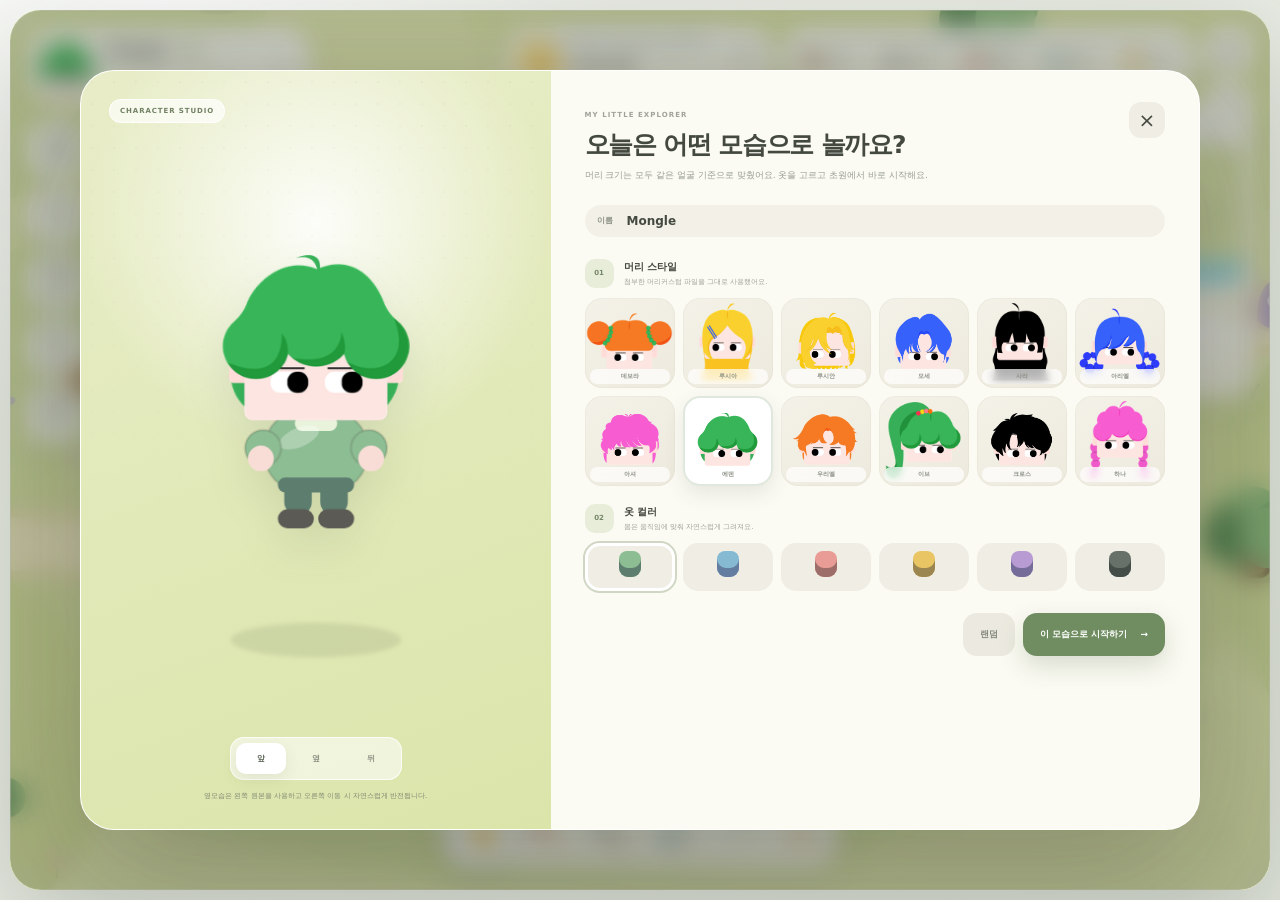
==== commit 73f7688b: "Update print statement from 'Hello' to 'Goodbye'" ====
--- a/standalone.html
+++ b/standalone.html
@@ -3,7 +3,7 @@
 <head>
 <meta charset="utf-8">
 <meta name="viewport" content="width=device-width,initial-scale=1,viewport-fit=cover">
-<title>PPOLPPOL WORLD — Craft & Explore · v5</title>
+<title>PPOLPPOL WORLD — Tiny Adventure · v6</title>
 <style>
 :root{
   --ink:#444940; --muted:#8b9085; --paper:#fffdf7; --cream:#f7f3e8; --green:#759966; --green2:#5f7f55;
@@ -88,6 +88,18 @@
 .head-option:hover img{filter:drop-shadow(0 5px 6px rgba(75,86,65,.10))}
 #portraitHead{transition:background-size .18s ease,background-position .18s ease}
 
+
+/* v6 — character normalization + richer tiny-adventure content */
+.recipe.special-recipe{background:linear-gradient(145deg,rgba(255,255,255,.96),rgba(243,238,255,.86));box-shadow:inset 0 0 0 1px rgba(145,119,185,.10)}
+.recipe.special-recipe.ready{box-shadow:0 10px 28px rgba(113,92,150,.10),inset 0 0 0 1px rgba(145,119,185,.16)}
+.recipe-badge.rare-badge{background:#eee7fa;color:#806c9f}
+.inv-item.rare-material{background:linear-gradient(145deg,#fff,#f4f0fb)}
+.inv-item.rare-material .item-art{filter:drop-shadow(0 5px 8px rgba(125,99,171,.16))}
+.quest-row.secret{background:linear-gradient(145deg,rgba(255,255,255,.86),rgba(245,241,255,.74))}
+.field-pop{position:absolute;z-index:30;pointer-events:none;padding:5px 8px;border-radius:999px;background:rgba(255,255,255,.86);border:1px solid rgba(255,255,255,.9);box-shadow:0 8px 18px rgba(65,73,59,.12);font:800 7px/1 Inter,sans-serif;color:#737b6d;backdrop-filter:blur(7px)}
+.world-tip{position:absolute;left:50%;top:15px;transform:translateX(-50%);z-index:14;pointer-events:none;background:rgba(255,255,255,.58);border:1px solid rgba(255,255,255,.76);box-shadow:0 8px 22px rgba(56,66,49,.08);backdrop-filter:blur(10px);padding:7px 12px;border-radius:999px;font-size:7px;font-weight:900;letter-spacing:.04em;color:#76816f;opacity:.0;transition:.22s}
+.world-tip.show{opacity:1}
+
 </style>
 </head>
 <body>
@@ -197,7 +209,7 @@
         <div class="fish-key">F / X / E</div>
       </div>
 
-      <div class="toast-stack" id="toastStack"></div>
+      <div class="world-tip" id="worldTip">희귀 재료는 나무와 바위에서 가끔 발견돼요 ✦</div><div class="toast-stack" id="toastStack"></div>
       <div class="float-layer" id="floatLayer"></div>
     </div>
 
@@ -212,7 +224,7 @@
           <div class="creator-tip">옆모습은 왼쪽 원본을 사용하고 오른쪽 이동 시 자연스럽게 반전됩니다.</div>
         </aside>
         <div class="creator-content">
-          <header><div><small>MY LITTLE EXPLORER</small><h1>오늘은 어떤 모습으로 놀까요?</h1><p>머리 스타일과 옷을 고르면 초원에서 바로 시작할 수 있어요.</p></div><button class="creator-x" id="creatorX">×</button></header>
+          <header><div><small>MY LITTLE EXPLORER</small><h1>오늘은 어떤 모습으로 놀까요?</h1><p>머리 크기는 모두 같은 얼굴 기준으로 맞췄어요. 옷을 고르고 초원에서 바로 시작해요.</p></div><button class="creator-x" id="creatorX">×</button></header>
           <div class="creator-field"><label>이름</label><input id="nameInput" maxlength="12" value="Mongle" placeholder="이름을 입력하세요"></div>
           <div class="creator-section-title"><span>01</span><div><b>머리 스타일</b><small>첨부한 머리커스텀 파일을 그대로 사용했어요.</small></div></div>
           <div class="head-grid" id="headGrid"></div>
@@ -223,7 +235,7 @@
       </div>
     </section>
 
-    <section class="start-curtain" id="startCurtain"><div class="logo-mark"><span></span><strong>PPOLPPOL</strong><small>CRAFT · EXPLORE · PLAY</small></div></section>
+    <section class="start-curtain" id="startCurtain"><div class="logo-mark"><span></span><strong>PPOLPPOL</strong><small>GATHER · CRAFT · DISCOVER</small></div></section>
   </main>
 </div>
 <script>
@@ -264,7 +276,22 @@
 
 const HEAD_VISUAL_META={"h01":{"front":[13,51,243,204],"left":[68,61,226,187],"back":[13,51,243,204]},"h02":{"front":[52,24,203,232],"left":[66,25,216,199],"back":[52,24,203,232]},"h03":{"front":[20,24,236,232],"left":[68,66,206,182],"back":[20,24,236,232]},"h04":{"front":[22,24,234,232],"left":[49,48,226,211],"back":[22,24,234,232]},"h05":{"front":[49,24,207,232],"left":[53,32,193,218],"back":[49,24,207,232]},"h06":{"front":[13,33,243,222],"left":[64,50,212,205],"back":[13,33,243,222]},"h07":{"front":[13,28,243,228],"left":[51,45,228,198],"back":[13,28,243,228]},"h08":{"front":[13,26,243,230],"left":[54,64,223,183],"back":[13,26,243,230]},"h09":{"front":[13,38,243,218],"left":[47,46,227,190],"back":[13,38,243,218]},"h10":{"front":[25,24,230,232],"left":[54,61,228,195],"back":[25,24,230,232]},"h11":{"front":[13,29,243,226],"left":[47,46,232,209],"back":[13,29,243,226]},"h12":{"front":[49,24,206,232],"left":[26,49,240,206],"back":[49,24,206,232]}};
 const LONG_HAIR=new Set(['h02','h05','h06','h10','h12']);
-const HEAD_TARGET_H=96, HEAD_MAX_W=145;
+/* v6: normalize by eye/face scale rather than whole-hair alpha bounds. Long hair can be tall, but the actual head/face stays the same size. */
+const HEAD_EYE_META={
+ h01:{front:18,left:14},h02:{front:18,left:14},h03:{front:24,left:13},h04:{front:25,left:18},
+ h05:{front:18,left:12},h06:{front:19,left:12},h07:{front:26,left:18},h08:{front:26,left:12},
+ h09:{front:24,left:16},h10:{front:18,left:11},h11:{front:25,left:18},h12:{front:18,left:11}
+};
+const HEAD_FACE_META={
+ h01:{front:[52,140,203,204],left:[81,139,163,185]},h02:{front:[52,84,203,174],left:[77,95,145,153]},
+ h03:{front:[30,94,232,216],left:[90,107,151,171]},h04:{front:[22,100,231,232],left:[67,107,173,203]},
+ h05:{front:[49,106,199,177],left:[71,103,140,158]},h06:{front:[48,113,208,193],left:[80,108,155,166]},
+ h07:{front:[19,130,237,228],left:[83,112,175,188]},h08:{front:[21,150,235,230],left:[83,132,147,180]},
+ h09:{front:[33,97,232,218],left:[72,97,161,185]},h10:{front:[66,132,219,189],left:[75,120,147,166]},
+ h11:{front:[24,109,234,226],left:[73,116,176,203]},h12:{front:[55,112,205,176],left:[73,113,149,160]}
+};
+const HEAD_FACE_TARGET_W=82, HEAD_CHIN_Y=-52;
+
 
 const palette={
  grass0:'#e7edb3',grass1:'#dce7a6',grass2:'#d2df98',grass3:'#c7d68e',grassInk:'#92a86d',grassDeep:'#799660',
@@ -283,25 +310,26 @@
 /* ---------- persistence ---------- */
 const SAVE_KEY='ppolppol-craft-v4';
 let saved={}; try{saved=JSON.parse(localStorage.getItem(SAVE_KEY)||'{}')||{}}catch(e){}
-const defaultInv={wood:0,stone:0,berry:0,fish:0,coin:0,slimeGel:0,campfireKit:0};
-const defaultGear={woodSword:false,stonePick:false,stoneAxe:false};
-const defaultStats={trees:0,rocks:0,bushes:0,fishCaught:0,slimes:0,crafted:0,campfires:0};
+const defaultInv={wood:0,stone:0,berry:0,fish:0,coin:0,slimeGel:0,mushroom:0,acorn:0,crystal:0,campfireKit:0};
+const defaultGear={woodSword:false,stoneSword:false,stonePick:false,stoneAxe:false,bugNet:false,luckyCharm:false};
+const defaultStats={trees:0,rocks:0,bushes:0,mushrooms:0,fishCaught:0,slimes:0,crafted:0,campfires:0,chests:0,butterflies:0,birdsFed:0,rares:0};
 const player={
  id:Math.random().toString(36).slice(2,10), name:saved.name||'Mongle', head:saved.head||'h08', outfit:saved.outfit||'mint',
  x:saved.x||1650,y:saved.y||990,vx:0,vy:0,r:21,speed:245,dir:saved.dir||'down', state:'idle',stateUntil:0,
  reaction:'',reactionUntil:0,actionTarget:null,actionKind:'',actionHit:false,
  selected:saved.selected||'hand', inv:{...defaultInv,...saved.inv}, gear:{...defaultGear,...saved.gear},stats:{...defaultStats,...saved.stats},
- xp:saved.xp||0,level:saved.level||1, discovered:{tree:true,rock:true,bush:false,fish:false,slime:false,campfire:false,butterfly:true,...saved.discovered},
+ xp:saved.xp||0,level:saved.level||1, discovered:{tree:true,rock:true,bush:false,mushroom:false,fish:false,slime:false,campfire:false,butterfly:true,treasure:false,bird:false,crystal:false,acorn:false,...saved.discovered},
  completed:{...saved.completed}, completedRewards:{...saved.completedRewards}, lastCollision:0
 };
 const placedCampfires=Array.isArray(saved.campfires)?saved.campfires:[];
+const openedChestIds=new Set(Array.isArray(saved.openedChests)?saved.openedChests:[]);
 function saveGame(){
-  try{localStorage.setItem(SAVE_KEY,JSON.stringify({name:player.name,head:player.head,outfit:player.outfit,x:Math.round(player.x),y:Math.round(player.y),dir:player.dir,selected:player.selected,inv:player.inv,gear:player.gear,stats:player.stats,xp:player.xp,level:player.level,discovered:player.discovered,completed:player.completed,completedRewards:player.completedRewards,campfires:placedCampfires.slice(-12)}))}catch(e){}
+  try{localStorage.setItem(SAVE_KEY,JSON.stringify({name:player.name,head:player.head,outfit:player.outfit,x:Math.round(player.x),y:Math.round(player.y),dir:player.dir,selected:player.selected,inv:player.inv,gear:player.gear,stats:player.stats,xp:player.xp,level:player.level,discovered:player.discovered,completed:player.completed,completedRewards:player.completedRewards,campfires:placedCampfires.slice(-12),openedChests:[...openedChestIds]}))}catch(e){}
 }
 setInterval(saveGame,5000);window.addEventListener('beforeunload',saveGame);
 
 /* ---------- world ---------- */
-const world={trees:[],rocks:[],bushes:[],flowers:[],grass:[],daisies:[],mushrooms:[],signs:[],logs:[],slimes:[],butterflies:[],particles:[],ripples:[],leaves:[],peers:new Map(),workbench:{x:1420,y:880}};
+const world={trees:[],rocks:[],bushes:[],flowers:[],grass:[],daisies:[],mushrooms:[],signs:[],logs:[],slimes:[],butterflies:[],birds:[],chests:[],particles:[],ripples:[],leaves:[],peers:new Map(),workbench:{x:1420,y:880}};
 function seeded(seed){let s=seed>>>0;return()=>((s=(s*1664525+1013904223)>>>0)/4294967296)}
 const sr=seeded(84621);
 const reserved=(x,y)=>dist(x,y,1650,990)<260 || dist(x,y,world.workbench.x,world.workbench.y)<150;
@@ -311,16 +339,26 @@
 for(let i=0;i<130;i++)world.grass.push({x:45+sr()*(WORLD_W-90),y:70+sr()*1510,s:.65+sr()*.7,phase:sr()*TAU});
 for(let i=0;i<38;i++)world.flowers.push({x:70+sr()*(WORLD_W-140),y:95+sr()*1450,c:['#fff','#f5c2cb','#ffe7a5','#d9c7ef'][i%4],s:.75+sr()*.55,phase:sr()*TAU});
 for(let i=0;i<22;i++)world.daisies.push({x:80+sr()*(WORLD_W-160),y:100+sr()*1430,phase:sr()*TAU});
-for(let i=0;i<12;i++)world.mushrooms.push({x:100+sr()*(WORLD_W-200),y:140+sr()*1380,c:i%2?'#e9a798':'#efc96e'});
-for(let i=0;i<12;i++)world.butterflies.push({x:200+sr()*(WORLD_W-400),y:180+sr()*1150,baseX:0,baseY:0,phase:sr()*TAU,speed:.25+sr()*.35,c:i%2?'#e9a9bc':'#efcf77'});
+for(let i=0;i<16;i++)world.mushrooms.push({id:'m'+i,x:100+sr()*(WORLD_W-200),y:140+sr()*1380,c:i%3===0?'#d8a7df':i%2?'#e9a798':'#efc96e',ready:true,respawn:0,phase:sr()*TAU});
+for(let i=0;i<14;i++)world.butterflies.push({id:'bf'+i,x:200+sr()*(WORLD_W-400),y:180+sr()*1150,baseX:0,baseY:0,phase:sr()*TAU,speed:.25+sr()*.35,c:i%3===0?'#bca7e6':i%2?'#e9a9bc':'#efcf77',caughtUntil:0});
 world.butterflies.forEach(b=>{b.baseX=b.x;b.baseY=b.y});
+world.chests=[
+ {id:'c0',x:420,y:330},{id:'c1',x:2950,y:520},{id:'c2',x:520,y:1370},{id:'c3',x:2510,y:1390},{id:'c4',x:2030,y:310},{id:'c5',x:1020,y:910}
+].map(c=>({...c,opened:openedChestIds.has(c.id),pop:0}));
+world.birds=[
+ {id:'bird0',x:520,y:560,vx:18,vy:-8,phase:.2,c:'#fff4d8',accent:'#e8b46e',heartUntil:0,followUntil:0},
+ {id:'bird1',x:2080,y:680,vx:-22,vy:15,phase:1.7,c:'#d8ecf3',accent:'#82b7c6',heartUntil:0,followUntil:0},
+ {id:'bird2',x:2760,y:1130,vx:20,vy:12,phase:3.3,c:'#f5dce4',accent:'#d594aa',heartUntil:0,followUntil:0},
+ {id:'bird3',x:1260,y:420,vx:-15,vy:19,phase:4.6,c:'#e8e0f5',accent:'#9c88c5',heartUntil:0,followUntil:0}
+];
+
 world.signs=[{x:1120,y:1010,dir:1},{x:2220,y:1280,dir:-1},{x:620,y:610,dir:1}];
 world.logs=[{x:1880,y:650,rot:.18},{x:820,y:1210,rot:-.16},{x:2650,y:430,rot:.3}];
 world.slimes=[
 {id:'s0',x:2380,y:830,hp:2,max:2,phase:.3,vx:45,vy:25,dead:false,respawn:0,hit:0,c:'#b49ad3'},
 {id:'s1',x:760,y:760,hp:2,max:2,phase:1.8,vx:-35,vy:38,dead:false,respawn:0,hit:0,c:'#9ec6a4'},
 {id:'s2',x:2700,y:1220,hp:2,max:2,phase:3.1,vx:38,vy:-28,dead:false,respawn:0,hit:0,c:'#e7a3b0'},
-{id:'s3',x:1100,y:360,hp:2,max:2,phase:4.7,vx:28,vy:44,dead:false,respawn:0,hit:0,c:'#9db9da'}
+{id:'s3',x:1100,y:360,hp:4,max:4,phase:4.7,vx:24,vy:34,dead:false,respawn:0,hit:0,c:'#9db9da',big:true}
 ];
 
 /* ---------- input ---------- */
@@ -375,34 +413,40 @@
 }
 
 const ITEM_META={
- wood:{name:'나무',icon:'🪵',type:'materials',desc:'나무검과 도구의 기본 재료'},stone:{name:'돌',icon:'🪨',type:'materials',desc:'튼튼한 도구를 만드는 재료'},berry:{name:'베리',icon:'🍓',type:'materials',desc:'수풀에서 얻는 달콤한 열매'},fish:{name:'물고기',icon:'🐟',type:'materials',desc:'물가에서 낚을 수 있어요'},slimeGel:{name:'슬라임 젤',icon:'🫧',type:'materials',desc:'슬라임이 가끔 남기는 말랑한 재료'},coin:{name:'코인',icon:'🪙',type:'materials',desc:'모험 보상으로 얻는 코인'},
- woodSword:{name:'나무검',icon:'🗡️',type:'gear',desc:'슬라임과 놀기 위한 첫 무기'},stonePick:{name:'돌 곡괭이',icon:'⛏️',type:'gear',desc:'돌을 더 빠르게 캘 수 있어요'},stoneAxe:{name:'돌 도끼',icon:'🪓',type:'gear',desc:'나무를 두 배 빠르게 벨 수 있어요'},campfireKit:{name:'모닥불 키트',icon:'🔥',type:'gear',desc:'원하는 곳에 따뜻한 모닥불을 놓아요'}
+ wood:{name:'나무',icon:'🪵',type:'materials',desc:'나무검과 도구의 기본 재료'},stone:{name:'돌',icon:'🪨',type:'materials',desc:'튼튼한 도구를 만드는 재료'},berry:{name:'베리',icon:'🍓',type:'materials',desc:'수풀에서 얻는 달콤한 열매'},fish:{name:'물고기',icon:'🐟',type:'materials',desc:'물가에서 낚을 수 있어요'},slimeGel:{name:'슬라임 젤',icon:'🫧',type:'materials',desc:'슬라임이 가끔 남기는 말랑한 재료'},mushroom:{name:'몽글버섯',icon:'🍄',type:'materials',desc:'그늘진 풀밭에서 자라는 포근한 버섯'},acorn:{name:'도토리',icon:'🌰',type:'materials',desc:'나무에서 가끔 떨어지는 희귀 재료'},crystal:{name:'별수정',icon:'💎',type:'materials',desc:'바위를 캐다 보면 발견되는 반짝이는 결정'},coin:{name:'코인',icon:'🪙',type:'materials',desc:'모험 보상으로 얻는 코인'},
+ woodSword:{name:'나무검',icon:'🗡️',type:'gear',desc:'슬라임과 놀기 위한 첫 무기'},stoneSword:{name:'돌검',icon:'⚔️',type:'gear',desc:'왕슬라임도 빠르게 퐁! 할 수 있는 업그레이드 검'},stonePick:{name:'돌 곡괭이',icon:'⛏️',type:'gear',desc:'돌을 더 빠르게 캘 수 있어요'},stoneAxe:{name:'돌 도끼',icon:'🪓',type:'gear',desc:'나무를 두 배 빠르게 벨 수 있어요'},bugNet:{name:'나비채',icon:'🦋',type:'gear',desc:'나비와 살짝 놀고 다시 놓아주는 작은 채'},luckyCharm:{name:'행운 부적',icon:'🍀',type:'gear',desc:'도토리와 별수정을 만날 확률이 크게 올라가요'},campfireKit:{name:'모닥불 키트',icon:'🔥',type:'gear',desc:'원하는 곳에 따뜻한 모닥불을 놓아요'}
 };
 const RECIPES=[
-{id:'woodSword',name:'나무검',icon:'🗡️',desc:'나무 6개로 만드는 첫 무기. 슬라임을 퐁! 하고 밀어낼 수 있어요.',cost:{wood:6},once:true},
-{id:'stonePick',name:'돌 곡괭이',icon:'⛏️',desc:'돌을 한 번에 더 많이 캘 수 있는 튼튼한 곡괭이.',cost:{wood:4,stone:6},once:true},
-{id:'stoneAxe',name:'돌 도끼',icon:'🪓',desc:'나무를 두 배 빠르게 벨 수 있는 업그레이드 도끼.',cost:{wood:5,stone:5},once:true},
+{id:'woodSword',name:'나무검',icon:'🗡️',desc:'나무 6개로 만드는 첫 무기. 슬라임을 퐁! 하고 밀어낼 수 있어요.',cost:{wood:6},once:true,tag:'starter'},
+{id:'stonePick',name:'돌 곡괭이',icon:'⛏️',desc:'바위를 더 빠르게 캐고 별수정을 찾기 좋아져요.',cost:{wood:4,stone:6},once:true},
+{id:'stoneAxe',name:'돌 도끼',icon:'🪓',desc:'나무를 두 배 빠르게 베고 도토리를 찾기 좋아져요.',cost:{wood:5,stone:5},once:true},
+{id:'stoneSword',name:'돌검',icon:'⚔️',desc:'나무검 다음 단계. 한 번에 2의 피해로 왕슬라임도 빠르게 퐁!',cost:{wood:4,stone:8,slimeGel:2},requires:['woodSword'],once:true,tag:'special'},
+{id:'bugNet',name:'나비채',icon:'🦋',desc:'팔랑이는 나비와 놀 수 있어요. 잡은 뒤 바로 다시 날려 보내요.',cost:{wood:3,slimeGel:2},once:true,tag:'special'},
+{id:'luckyCharm',name:'행운 부적',icon:'🍀',desc:'도토리·별수정 같은 희귀 재료 발견 확률이 크게 올라가요.',cost:{acorn:3,crystal:2,slimeGel:1},once:true,tag:'special'},
 {id:'campfireKit',name:'모닥불 키트',icon:'🔥',desc:'초원 어디든 작은 휴식 장소를 만들어요.',cost:{wood:8,stone:6},once:false},
 {id:'berryJam',name:'베리잼',icon:'🍯',desc:'베리를 달콤하게 가공해서 코인과 경험치를 얻어요.',cost:{berry:5},once:false},
+{id:'mushroomSoup',name:'몽글버섯 수프',icon:'🥣',desc:'버섯과 베리로 만드는 따뜻한 수프. 모험 보상이 쏠쏠해요.',cost:{mushroom:3,berry:2},once:false,tag:'special'},
 {id:'fishSkewer',name:'생선 꼬치',icon:'🍢',desc:'잡은 물고기를 맛있게 구워 더 큰 보상을 받아요.',cost:{fish:2,wood:1},once:false}
 ];
-function canCraft(r){return Object.entries(r.cost).every(([k,v])=>(player.inv[k]||0)>=v)}
+function canCraft(r){return (!r.requires||r.requires.every(k=>!!player.gear[k]))&&Object.entries(r.cost).every(([k,v])=>(player.inv[k]||0)>=v)}
+function canMeetRequirements(r){return !r.requires||r.requires.every(k=>!!player.gear[k])}
 function owns(r){return r.once && !!player.gear[r.id]}
 function craft(r){
   if(owns(r)){toast('이미 가지고 있어요',`${r.name}은(는) 한 번만 만들면 돼요.`,r.icon);return}
   if(!canCraft(r)){
-    const missing=Object.entries(r.cost).filter(([k,v])=>(player.inv[k]||0)<v).map(([k,v])=>`${ITEM_META[k]?.name||k} ${v-(player.inv[k]||0)}개`).join(' · ');
+    const prereq=(r.requires||[]).filter(k=>!player.gear[k]).map(k=>`${ITEM_META[k]?.name||k} 필요`);const mats=Object.entries(r.cost).filter(([k,v])=>(player.inv[k]||0)<v).map(([k,v])=>`${ITEM_META[k]?.name||k} ${v-(player.inv[k]||0)}개`);const missing=[...prereq,...mats].join(' · ');
     toast('재료가 조금 부족해요',missing||'재료를 더 모아 주세요.','🧺');return;
   }
   for(const[k,v]of Object.entries(r.cost)){player.inv[k]=Math.max(0,(player.inv[k]||0)-v)}
   player.stats.crafted++;
   if(r.id==='berryJam'){addInv('coin',10);addXP(12);toast('베리잼 완성!','코인 +10 · XP +12','🍯')}
+  else if(r.id==='mushroomSoup'){addInv('coin',22);addXP(20);toast('몽글버섯 수프 완성!','코인 +22 · XP +20','🥣')}
   else if(r.id==='fishSkewer'){addInv('coin',18);addXP(16);toast('생선 꼬치 완성!','코인 +18 · XP +16','🍢')}
   else if(r.id==='campfireKit'){addInv('campfireKit',1);addXP(14);toast('모닥불 키트 완성!','핫바에서 선택한 뒤 E로 설치해요.','🔥')}
   else{
-    player.gear[r.id]=true;addXP(r.id==='woodSword'?24:30);
+    player.gear[r.id]=true;addXP(r.id==='woodSword'?24:r.id==='luckyCharm'?42:30);
     toast(`${r.name} 완성!`,r.id==='woodSword'?'나무 향이 나는 조그만 검이에요. 이제 슬라임을 퐁!':'채집이 훨씬 가벼워졌어요.',r.icon);
-    if(r.id==='woodSword'){player.selected='sword';swordReadyNotified=true;spawnBurst(player.x,player.y-56,'#f2ce78',18,'spark');floatMsg(player.x,player.y-92,'✨ 나무검 완성!')}
+    if(r.id==='woodSword'||r.id==='stoneSword'){player.selected='sword';if(r.id==='woodSword')swordReadyNotified=true;spawnBurst(player.x,player.y-56,r.id==='stoneSword'?'#b9a8e5':'#f2ce78',22,'spark');floatMsg(player.x,player.y-92,r.id==='stoneSword'?'✦ 돌검 완성!':'✨ 나무검 완성!')}if(r.id==='luckyCharm'){spawnBurst(player.x,player.y-65,'#9fca79',24,'spark');toast('행운이 살랑살랑','이제 희귀 재료 발견 확률이 더 높아요.','🍀')}
   }
   updateQuests();syncUI();renderRecipes();renderInventory();renderHotbar();saveGame();beep(720,.13,.038,'triangle')
 }
@@ -410,23 +454,27 @@
   ui.recipes.innerHTML='';
   RECIPES.forEach((r,idx)=>{
     const ok=canCraft(r),owned=owns(r);const el=document.createElement('div');
-    el.className='recipe'+(owned?' owned':'')+(ok&&!owned?' ready':'')+(r.id==='woodSword'?' starter-recipe':'');
-    const costs=Object.entries(r.cost).map(([k,v])=>`<span class="cost ${(player.inv[k]||0)>=v?'ok':'bad'}">${ITEM_META[k]?.icon||''} ${player.inv[k]||0}/${v}</span>`).join('');
-    const badge=r.id==='woodSword'&&!owned?'<span class="recipe-badge">첫 제작</span>':owned?'<span class="recipe-badge owned-badge">완성</span>':'';
+    el.className='recipe'+(owned?' owned':'')+(ok&&!owned?' ready':'')+(r.id==='woodSword'?' starter-recipe':'')+(r.tag==='special'?' special-recipe':'');
+    const req=(r.requires||[]).map(k=>`<span class="cost ${player.gear[k]?'ok':'bad'}">${ITEM_META[k]?.icon||''} ${player.gear[k]?'보유':'필요'}</span>`).join('');const costs=req+Object.entries(r.cost).map(([k,v])=>`<span class="cost ${(player.inv[k]||0)>=v?'ok':'bad'}">${ITEM_META[k]?.icon||''} ${player.inv[k]||0}/${v}</span>`).join('');
+    const badge=r.id==='woodSword'&&!owned?'<span class="recipe-badge">첫 제작</span>':owned?'<span class="recipe-badge owned-badge">완성</span>':r.tag==='special'?'<span class="recipe-badge rare-badge">SPECIAL</span>':'';
     el.innerHTML=`<div class="recipe-art">${r.icon}${ok&&!owned?'<i class="recipe-spark">✦</i>':''}</div><div class="recipe-copy"><div class="recipe-title-row"><h3>${r.name}</h3>${badge}</div><p>${r.desc}</p><div class="costs">${costs}</div></div><button class="craft-btn" ${owned?'disabled':''}>${owned?'보유중':ok?'✨ 만들기':'재료 부족'}</button>`;
     el.querySelector('button').addEventListener('click',()=>craft(r));ui.recipes.appendChild(el)
   })
 }
 function renderInventory(){
-  const rows=[['wood',player.inv.wood],['stone',player.inv.stone],['berry',player.inv.berry],['fish',player.inv.fish],['slimeGel',player.inv.slimeGel],['coin',player.inv.coin],['campfireKit',player.inv.campfireKit],['woodSword',player.gear.woodSword?1:0],['stonePick',player.gear.stonePick?1:0],['stoneAxe',player.gear.stoneAxe?1:0]];
-  ui.invGrid.innerHTML='';let shown=0;rows.filter(([k])=>invTab==='all'||ITEM_META[k].type===invTab).forEach(([k,n])=>{const m=ITEM_META[k];const el=document.createElement('div');el.className='inv-item'+(n<=0?' empty':'')+(m.type==='gear'&&n?' rarity':'');el.title=m.desc;el.innerHTML=`<div class="item-art">${m.icon}</div><strong>${m.name}</strong><span class="count">${n}</span>`;ui.invGrid.appendChild(el);shown++});while(shown%4){const e=document.createElement('div');e.className='inv-item empty';ui.invGrid.appendChild(e);shown++}$('#bagUsage').textContent=`${rows.filter(([,n])=>n>0).length} / 24`;
+  const rows=[['wood',player.inv.wood],['stone',player.inv.stone],['berry',player.inv.berry],['mushroom',player.inv.mushroom],['fish',player.inv.fish],['slimeGel',player.inv.slimeGel],['acorn',player.inv.acorn],['crystal',player.inv.crystal],['coin',player.inv.coin],['campfireKit',player.inv.campfireKit],['woodSword',player.gear.woodSword?1:0],['stoneSword',player.gear.stoneSword?1:0],['stonePick',player.gear.stonePick?1:0],['stoneAxe',player.gear.stoneAxe?1:0],['bugNet',player.gear.bugNet?1:0],['luckyCharm',player.gear.luckyCharm?1:0]];
+  ui.invGrid.innerHTML='';let shown=0;rows.filter(([k])=>invTab==='all'||ITEM_META[k].type===invTab).forEach(([k,n])=>{const m=ITEM_META[k];const el=document.createElement('div');el.className='inv-item'+(n<=0?' empty':'')+(m.type==='gear'&&n?' rarity':'')+((k==='acorn'||k==='crystal')&&n?' rare-material':'');el.title=m.desc;el.innerHTML=`<div class="item-art">${m.icon}</div><strong>${m.name}</strong><span class="count">${n}</span>`;ui.invGrid.appendChild(el);shown++});while(shown%4){const e=document.createElement('div');e.className='inv-item empty';ui.invGrid.appendChild(e);shown++}$('#bagUsage').textContent=`${rows.filter(([,n])=>n>0).length} / 24`;
 }
 const QUESTS=[
 {id:'wood',title:'첫 장작',desc:'나무를 베어 나무 6개 모으기',goal:()=>player.inv.wood+spentWood()>=6,progress:()=>Math.min(6,player.stats.trees*3),max:6,reward:12},
 {id:'sword',title:'나무검 장인',desc:'나무검을 하나 제작하기',goal:()=>player.gear.woodSword,progress:()=>player.gear.woodSword?1:0,max:1,reward:18},
 {id:'stone',title:'반짝이는 돌',desc:'돌을 6개 이상 캐보기',goal:()=>player.stats.rocks>=2||player.inv.stone>=6,progress:()=>Math.min(6,player.stats.rocks*3),max:6,reward:14},
+{id:'mushroom',title:'버섯 산책',desc:'몽글버섯 3개 줍기',goal:()=>player.stats.mushrooms>=3,progress:()=>Math.min(3,player.stats.mushrooms),max:3,reward:16},
 {id:'slime',title:'슬라임 퐁!',desc:'슬라임 2마리 쓰러뜨리기',goal:()=>player.stats.slimes>=2,progress:()=>Math.min(2,player.stats.slimes),max:2,reward:22},
 {id:'fish',title:'물가의 친구',desc:'물고기 2마리 낚기',goal:()=>player.stats.fishCaught>=2,progress:()=>Math.min(2,player.stats.fishCaught),max:2,reward:18},
+{id:'chest',title:'숨은 보물',desc:'초원 보물상자 2개 열기',goal:()=>player.stats.chests>=2,progress:()=>Math.min(2,player.stats.chests),max:2,reward:26},
+{id:'butterfly',title:'팔랑팔랑',desc:'나비채로 나비와 2번 놀기',goal:()=>player.stats.butterflies>=2,progress:()=>Math.min(2,player.stats.butterflies),max:2,reward:20},
+{id:'bird',title:'작은 친구',desc:'새에게 베리를 2번 나눠주기',goal:()=>player.stats.birdsFed>=2,progress:()=>Math.min(2,player.stats.birdsFed),max:2,reward:20},
 {id:'campfire',title:'작은 캠프',desc:'초원에 모닥불 하나 설치하기',goal:()=>player.stats.campfires>=1,progress:()=>Math.min(1,player.stats.campfires),max:1,reward:25}
 ];
 function spentWood(){return player.gear.woodSword?6:0}
@@ -435,14 +483,14 @@
 }
 function renderQuests(){ui.quests.innerHTML='';QUESTS.forEach(q=>{const p=q.progress(),done=q.goal();const el=document.createElement('div');el.className='quest-row'+(done?' done':'');el.innerHTML=`<div class="quest-check">${done?'✓':'✦'}</div><div><h3>${q.title}</h3><p>${q.desc}</p><div class="qprogress"><i style="width:${clamp(p/q.max*100,0,100)}%"></i></div></div><div class="quest-reward">🪙 ${q.reward}</div>`;ui.quests.appendChild(el)})}
 function renderQuestPeek(){const q=QUESTS.find(q=>!q.goal())||QUESTS[QUESTS.length-1],p=q.progress();ui.qTitle.textContent=q.goal()?'오늘의 목표 완료!':q.title;ui.qSub.textContent=q.goal()?'초원을 마음껏 돌아다녀 보세요':`${q.desc} · ${p}/${q.max}`;ui.qFill.style.width=(q.goal()?100:clamp(p/q.max*100,0,100))+'%'}
-function renderGuide(){const guides=[['tree','🌳','나무','나무를 얻어요'],['rock','🪨','바위','돌을 얻어요'],['bush','🍓','베리 수풀','베리를 따요'],['fish','🐟','물고기','물가에서 낚아요'],['slime','🫧','슬라임','나무검으로 퐁!'],['campfire','🔥','모닥불','직접 제작해 설치'],['butterfly','🦋','나비','초원의 작은 친구']];ui.guide.innerHTML='';guides.forEach(([k,art,name,sub])=>{const open=!!player.discovered[k];const el=document.createElement('div');el.className='guide-card'+(open?'':' locked');el.innerHTML=`<div class="guide-art">${open?art:'?'}</div><b>${open?name:'???'}</b><small>${open?sub:'아직 발견하지 못했어요'}</small>`;ui.guide.appendChild(el)})}
+function renderGuide(){const guides=[['tree','🌳','나무','나무와 가끔 도토리를 얻어요'],['rock','🪨','바위','돌과 가끔 별수정을 얻어요'],['bush','🍓','베리 수풀','베리를 따요'],['mushroom','🍄','몽글버섯','풀밭에서 조심히 주워요'],['fish','🐟','물고기','물가에서 낚아요'],['slime','🫧','슬라임','나무검·돌검으로 퐁!'],['treasure','🧰','보물상자','초원 곳곳에 숨겨져 있어요'],['butterfly','🦋','나비','나비채로 살짝 놀아요'],['bird','🐥','들새','베리를 나누면 잠시 따라와요'],['campfire','🔥','모닥불','직접 제작해 설치'],['crystal','💎','별수정','바위에서 드물게 발견'],['acorn','🌰','도토리','나무에서 드물게 발견']];ui.guide.innerHTML='';guides.forEach(([k,art,name,sub])=>{const open=!!player.discovered[k];const el=document.createElement('div');el.className='guide-card'+(open?'':' locked');el.innerHTML=`<div class="guide-art">${open?art:'?'}</div><b>${open?name:'???'}</b><small>${open?sub:'아직 발견하지 못했어요'}</small>`;ui.guide.appendChild(el)})}
 
 const HOTBAR=[
 {id:'hand',key:'1',label:'맨손',icon:'👋',available:()=>true},
 {id:'axe',key:'2',label:()=>player.gear.stoneAxe?'돌 도끼':'기본 도끼',icon:'🪓',available:()=>true},
 {id:'pick',key:'3',label:()=>player.gear.stonePick?'돌 곡괭이':'기본 곡괭이',icon:'⛏️',available:()=>true},
 {id:'rod',key:'4',label:'낚싯대',icon:'🎣',available:()=>true},
-{id:'sword',key:'5',label:'나무검',icon:'🗡️',available:()=>player.gear.woodSword},
+{id:'sword',key:'5',label:()=>player.gear.stoneSword?'돌검':'나무검',icon:'🗡️',available:()=>player.gear.woodSword},
 {id:'campfire',key:'6',label:'모닥불 키트',icon:'🔥',available:()=>player.inv.campfireKit>0}
 ];
 function hotbarLabel(h){return typeof h.label==='function'?h.label():h.label}
@@ -452,15 +500,15 @@
 function syncUI(){
   ui.name.textContent=player.name;ui.level.textContent=player.level;const need=xpNeed(player.level);ui.xp.textContent=`${player.xp} / ${need}`;ui.xpFill.style.width=clamp(player.xp/need*100,0,100)+'%';
   ui.wood.textContent=player.inv.wood;ui.stone.textContent=player.inv.stone;ui.berry.textContent=player.inv.berry;ui.fish.textContent=player.inv.fish;ui.coin.textContent=player.inv.coin;
-  const h=HEADS.find(x=>x.id===player.head)||HEADS[0];ui.portrait.style.backgroundImage=`url("${h.front}")`;const pb=HEAD_VISUAL_META[h.id].front,pbw=pb[2]-pb[0],pbh=pb[3]-pb[1],psz=Math.min(145,Math.min(118*256/Math.max(1,pbw),112*256/Math.max(1,pbh)));ui.portrait.style.backgroundSize=`${psz}% auto`;ui.portrait.style.backgroundPosition='center 43%';
+  const h=HEADS.find(x=>x.id===player.head)||HEADS[0];ui.portrait.style.backgroundImage=`url("${h.front}")`;const fb=HEAD_FACE_META[h.id].front,fw=fb[2]-fb[0],psz=clamp(122*(185/Math.max(1,fw)),94,150);ui.portrait.style.backgroundSize=`${psz}% auto`;ui.portrait.style.backgroundPosition='center 44%';
   const craftable=RECIPES.some(r=>canCraft(r)&&!owns(r));ui.craftDot.classList.toggle('show',craftable);
-  renderQuestPeek();
+  renderQuestPeek();if(openPanel==='guide')renderGuide();
 }
 
 /* ---------- creator ---------- */
 let draft={head:player.head,outfit:player.outfit,name:player.name};
 function buildCreator(){
-  const grid=$('#headGrid');grid.innerHTML='';HEADS.forEach(h=>{const b=document.createElement('button');b.className='head-option'+(draft.head===h.id?' active':'');const box=HEAD_VISUAL_META[h.id].front,bw=box[2]-box[0],bh=box[3]-box[1],thumb=Math.min(1.55,Math.min(210/Math.max(1,bw),190/Math.max(1,bh)));b.innerHTML=`<img src="${h.front}" alt="${h.name}" style="transform:scale(${thumb.toFixed(3)})"><span>${h.name}</span>`;b.addEventListener('click',()=>{draft.head=h.id;refreshCreatorSelections()});grid.appendChild(b)});
+  const grid=$('#headGrid');grid.innerHTML='';HEADS.forEach(h=>{const b=document.createElement('button');b.className='head-option'+(draft.head===h.id?' active':'');const fb=HEAD_FACE_META[h.id].front,fw=fb[2]-fb[0],thumb=clamp(185/Math.max(1,fw),.82,1.28);b.innerHTML=`<img src="${h.front}" alt="${h.name}" style="transform:scale(${thumb.toFixed(3)})"><span>${h.name}</span>`;b.addEventListener('click',()=>{draft.head=h.id;refreshCreatorSelections()});grid.appendChild(b)});
   const og=$('#outfitGrid');og.innerHTML='';OUTFITS.forEach(o=>{const b=document.createElement('button');b.className='outfit-option'+(draft.outfit===o.id?' active':'');b.style.setProperty('--shirt',o.shirt);b.style.setProperty('--pants',o.pants);b.title=o.name;b.addEventListener('click',()=>{draft.outfit=o.id;refreshCreatorSelections()});og.appendChild(b)});
   $('#nameInput').value=draft.name;
 }
@@ -550,24 +598,31 @@
 }
 function drawFishingRod(c,dir,scale=1){const side=dir==='left'?-1:1;c.save();c.strokeStyle='#80644a';c.lineWidth=3*scale;c.lineCap='round';c.beginPath();c.moveTo(side*16*scale,-34*scale);c.quadraticCurveTo(side*45*scale,-75*scale,side*70*scale,-84*scale);c.stroke();c.strokeStyle='rgba(80,92,86,.55)';c.lineWidth=1*scale;c.beginPath();c.moveTo(side*70*scale,-84*scale);c.quadraticCurveTo(side*95*scale,-20*scale,side*84*scale,22*scale);c.stroke();c.restore()}
 
-/* Every hairstyle/orientation is normalized from its actual visible alpha bounds.
-   This removes the former front/side/back size jump while keeping each hairstyle's silhouette. */
+/* v6 — perceptual head normalization.
+   Eye size controls scale, face/chin controls anchor. Side views are enlarged only as much as needed to match the front face.
+   For long hair the complete head/face layer sits BEHIND the body, exactly as requested. */
 function getHeadLayout(head,dir,scale=1){
   const key=dir==='up'?'back':(dir==='left'||dir==='right'?'left':'front');
-  const box=HEAD_VISUAL_META[head.id]?.[key]||[0,0,256,256];
-  const bw=box[2]-box[0],bh=box[3]-box[1];
-  const sf=Math.min((HEAD_TARGET_H*scale)/Math.max(1,bh),(HEAD_MAX_W*scale)/Math.max(1,bw));
-  const bottom=-37*scale;
-  return{key,box,sf,dx:-128*sf,dy:bottom-box[3]*sf,im:loadImage(head[key])};
-}
-function drawHead(c,head,dir,scale=1,layer='full'){
+  const sourceKey=key==='back'?'front':key;
+  const frontFace=HEAD_FACE_META[head.id]?.front||[52,100,204,204];
+  const frontVisual=HEAD_VISUAL_META[head.id]?.front||[0,0,256,256];
+  const sourceVisual=HEAD_VISUAL_META[head.id]?.[sourceKey]||frontVisual;
+  const face=HEAD_FACE_META[head.id]?.[sourceKey]||frontFace;
+  const frontFaceW=Math.max(1,frontFace[2]-frontFace[0]);
+  const frontSf=(HEAD_FACE_TARGET_W*scale)/frontFaceW;
+  const frontVisualH=Math.max(1,frontVisual[3]-frontVisual[1]);
+  const sourceVisualH=Math.max(1,sourceVisual[3]-sourceVisual[1]);
+  // Front/back share one exact scale. Side is compensated only enough for the visible head height to match the front.
+  const sf=sourceKey==='left'?(frontVisualH*frontSf/sourceVisualH):frontSf;
+  const faceCX=(face[0]+face[2])/2;
+  const targetFaceX=(sourceKey==='left'?-6:0)*scale;
+  const dx=targetFaceX-faceCX*sf;
+  const dy=HEAD_CHIN_Y*scale-face[3]*sf;
+  return{key,sf,dx,dy,im:loadImage(head[key])};
+}
+function drawHead(c,head,dir,scale=1){
   const L=getHeadLayout(head,dir,scale),im=L.im;if(!im.complete)return;
-  c.save();if(dir==='right')c.scale(-1,1);
-  if(layer==='face'){
-    if(dir==='up'){c.restore();return}
-    c.beginPath();c.rect(-48*scale,-136*scale,96*scale,105*scale);c.clip();
-  }
-  c.drawImage(im,L.dx,L.dy,256*L.sf,256*L.sf);c.restore();
+  c.save();if(dir==='right')c.scale(-1,1);c.drawImage(im,L.dx,L.dy,256*L.sf,256*L.sf);c.restore();
 }
 function drawCharacter(c,who,t,scale=1,showName=false){
   const o=outfitFor(who.outfit),head=headFor(who.head),dir=who.dir||'down',state=who.state||'idle';let rot=0,squashX=1,squashY=1;
@@ -575,15 +630,15 @@
   c.save();c.rotate(rot);c.scale(squashX,squashY);
   const longHair=LONG_HAIR.has(head.id);
   if(longHair){
-    // Long hair stays behind the outfit; a clipped face/bangs pass restores facial detail on the front/side.
-    drawHead(c,head,dir,scale,'full');
+    // Whole face + hair image is behind the body. No front-face re-pass: long hair never cuts over the outfit.
+    drawHead(c,head,dir,scale);
     drawBody(c,o,dir,state,t,scale);
-    if(dir!=='up')drawHead(c,head,dir,scale,'face');
   }else{
-    drawBody(c,o,dir,state,t,scale);drawHead(c,head,dir,scale,'full');
+    drawBody(c,o,dir,state,t,scale);
+    drawHead(c,head,dir,scale);
   }
   if(state==='fish')drawFishingRod(c,dir,scale);else drawTool(c,dir,state,who.actionKind||state,t,scale);
-  if(who.reaction&&performance.now()<who.reactionUntil){c.font=`${18*scale}px sans-serif`;c.textAlign='center';c.fillText(who.reaction==='ouch'?'✦ ! ✦':'♡',0,-135*scale)}
+  if(who.reaction&&performance.now()<who.reactionUntil){c.font=`${18*scale}px sans-serif`;c.textAlign='center';c.fillText(who.reaction==='ouch'?'✦ ! ✦':'♡',0,-152*scale)}
   c.restore();
   if(showName){c.font=`700 ${9*scale}px Inter,sans-serif`;c.textAlign='center';c.fillStyle='rgba(69,76,65,.72)';c.fillText(who.name||'friend',0,12*scale)}
 }
@@ -600,7 +655,7 @@
   for(const g of world.grass){const sw=settings.ambient?Math.sin(t*1.8+g.phase)*2:0;c.strokeStyle='rgba(112,143,84,.58)';c.lineWidth=2*g.s;c.lineCap='round';c.beginPath();c.moveTo(g.x,g.y);c.quadraticCurveTo(g.x-3+sw,g.y-10*g.s,g.x-5+sw,g.y-14*g.s);c.moveTo(g.x,g.y);c.quadraticCurveTo(g.x+2+sw,g.y-10*g.s,g.x+6+sw,g.y-13*g.s);c.stroke()}
   for(const f of world.flowers)drawFlower(c,f.x,f.y,f.c,f.s,t+f.phase);
   for(const d of world.daisies)drawTinyDaisy(c,d.x,d.y,t+d.phase);
-  for(const m of world.mushrooms)drawMushroom(c,m.x,m.y,m.c);
+  for(const m of world.mushrooms){if(m.ready)drawMushroom(c,m.x,m.y,m.c);else{c.globalAlpha=.18;drawMushroom(c,m.x,m.y,m.c);c.globalAlpha=1}}
 }
 function drawFlower(c,x,y,col,s,t){const sway=settings.ambient?Math.sin(t*1.7)*1.5:0;c.strokeStyle='#7ca063';c.lineWidth=2*s;c.beginPath();c.moveTo(x,y+9*s);c.quadraticCurveTo(x+sway,y+2*s,x+sway,y-2*s);c.stroke();c.fillStyle=col;for(let i=0;i<5;i++){const a=i/5*TAU;c.beginPath();c.arc(x+sway+Math.cos(a)*4*s,y-5*s+Math.sin(a)*4*s,3.2*s,0,TAU);c.fill()}c.fillStyle='#e8c66b';c.beginPath();c.arc(x+sway,y-5*s,2.6*s,0,TAU);c.fill()}
 function drawTinyDaisy(c,x,y,t){drawFlower(c,x,y,'#fff',.7,t)}
@@ -620,51 +675,68 @@
 function drawWorkbench(c,w){c.save();c.translate(w.x,w.y);c.fillStyle='rgba(70,79,62,.12)';c.beginPath();c.ellipse(0,24,72,18,0,0,TAU);c.fill();c.fillStyle='#8c6448';c.fillRect(-49,-1,11,52);c.fillRect(38,-1,11,52);c.fillStyle='#b18359';rr(c,-64,-20,128,30,8);c.fill();c.fillStyle='#cfaa76';rr(c,-59,-16,118,10,5);c.fill();c.strokeStyle='#6d6559';c.lineWidth=5;c.beginPath();c.moveTo(-20,-27);c.lineTo(4,-51);c.stroke();c.strokeStyle='#89908d';c.lineWidth=7;c.beginPath();c.moveTo(-4,-50);c.lineTo(22,-28);c.stroke();c.fillStyle='#f6edcf';rr(c,20,-30,32,20,5);c.fill();c.fillStyle='#7f9a69';c.font='900 10px Inter';c.textAlign='center';c.fillText('CRAFT',36,-16);c.restore()}
 function drawSign(c,s){c.save();c.translate(s.x,s.y);c.scale(s.dir,1);c.fillStyle='#8e6648';rr(c,-4,8,8,37,4);c.fill();c.fillStyle='#c29769';rr(c,-40,-12,80,34,7);c.fill();c.fillStyle='#dec08f';rr(c,-36,-8,72,9,4);c.fill();c.strokeStyle='#74563f';c.lineWidth=4;c.lineCap='round';c.beginPath();c.moveTo(-8,1);c.lineTo(11,1);c.moveTo(11,1);c.lineTo(3,-6);c.moveTo(11,1);c.lineTo(3,8);c.stroke();c.restore()}
 function drawLog(c,l){c.save();c.translate(l.x,l.y);c.rotate(l.rot);c.fillStyle='rgba(76,88,65,.1)';c.beginPath();c.ellipse(0,12,48,13,0,0,TAU);c.fill();c.fillStyle='#8d6248';rr(c,-45,-12,90,26,12);c.fill();c.fillStyle='#b37e56';c.beginPath();c.arc(43,1,12,0,TAU);c.fill();c.strokeStyle='#82573d';c.lineWidth=2;c.beginPath();c.arc(43,1,7,0,TAU);c.stroke();c.restore()}
-function drawSlime(c,s,t){if(s.dead)return;c.save();c.translate(s.x,s.y);const hop=Math.max(0,Math.sin(t*3+s.phase))*6,hit=s.hit>0?Math.sin(performance.now()*.1)*5:0;c.translate(hit,-hop);c.fillStyle='rgba(75,88,66,.12)';c.beginPath();c.ellipse(0,18,32,10,0,0,TAU);c.fill();c.fillStyle=s.c;c.beginPath();c.moveTo(-30,14);c.bezierCurveTo(-30,-26,-15,-34,0,-34);c.bezierCurveTo(20,-34,32,-15,30,14);c.quadraticCurveTo(20,26,0,23);c.quadraticCurveTo(-20,26,-30,14);c.fill();c.fillStyle='#fff';c.beginPath();c.arc(-10,-8,8,0,TAU);c.arc(11,-8,8,0,TAU);c.fill();c.fillStyle='#4f514e';c.beginPath();c.arc(-8,-7,3,0,TAU);c.arc(9,-7,3,0,TAU);c.fill();c.strokeStyle='#6c6375';c.lineWidth=2;c.beginPath();c.arc(0,5,5,0,Math.PI);c.stroke();if(s.hp<s.max){c.fillStyle='rgba(72,76,68,.16)';rr(c,-25,-45,50,5,3);c.fill();c.fillStyle='#e7878a';rr(c,-25,-45,50*(s.hp/s.max),5,3);c.fill()}c.restore()}
+function drawChest(c,ch,t){
+  c.save();c.translate(ch.x,ch.y);const bob=ch.opened?0:Math.sin(t*2+ch.x*.01)*1.2;c.translate(0,bob);
+  c.fillStyle='rgba(70,81,61,.12)';c.beginPath();c.ellipse(0,18,34,10,0,0,TAU);c.fill();
+  c.fillStyle=ch.opened?'#a78362':'#b58a5e';rr(c,-28,-7,56,27,7);c.fill();c.fillStyle='#d5b578';rr(c,-25,-4,50,8,4);c.fill();
+  c.fillStyle='#7f654f';rr(c,-3,-1,8,13,3);c.fill();c.fillStyle='#f1d77c';c.beginPath();c.arc(1,5,2.5,0,TAU);c.fill();
+  c.save();c.translate(0,-8);c.rotate(ch.opened?-.62:0);c.fillStyle='#9c7350';rr(c,-29,-13,58,15,7);c.fill();c.fillStyle='#d6b472';rr(c,-25,-10,50,5,3);c.fill();c.restore();
+  if(!ch.opened){c.fillStyle='rgba(255,238,150,.65)';for(let i=0;i<3;i++){const a=t*1.4+i*2.1;c.beginPath();c.arc(Math.cos(a)*24,-21+Math.sin(a)*5,1.8,0,TAU);c.fill()}}
+  c.restore();
+}
+function drawBird(c,b,t){
+  c.save();c.translate(b.x,b.y);const hop=Math.abs(Math.sin(t*4+b.phase))*3;c.translate(0,-hop);
+  c.fillStyle='rgba(73,84,66,.10)';c.beginPath();c.ellipse(0,11,16,5,0,0,TAU);c.fill();
+  c.fillStyle=b.c;c.beginPath();c.ellipse(0,-1,15,12,0,0,TAU);c.fill();c.beginPath();c.arc(-8,-10,10,0,TAU);c.fill();
+  c.fillStyle=b.accent;c.beginPath();c.moveTo(-17,-10);c.lineTo(-25,-7);c.lineTo(-17,-4);c.closePath();c.fill();
+  c.fillStyle='#4e514b';c.beginPath();c.arc(-10,-12,2.1,0,TAU);c.fill();
+  c.strokeStyle=b.accent;c.lineWidth=2;c.lineCap='round';c.beginPath();c.moveTo(-5,9);c.lineTo(-7,14);c.moveTo(5,9);c.lineTo(4,14);c.stroke();
+  if(performance.now()<b.heartUntil){c.font='15px sans-serif';c.textAlign='center';c.fillText('♡',0,-30)}
+  c.restore();
+}
+function butterflyWorldPos(b,t=performance.now()/1000){return{x:b.baseX+Math.sin(t*b.speed*2+b.phase)*24,y:b.baseY+Math.cos(t*b.speed*1.6+b.phase)*15}}
+function drawSlime(c,s,t){if(s.dead)return;c.save();c.translate(s.x,s.y);const sc=s.big?1.28:1;c.scale(sc,sc);const hop=Math.max(0,Math.sin(t*3+s.phase))*6,hit=s.hit>0?Math.sin(performance.now()*.1)*5:0;c.translate(hit,-hop);c.fillStyle='rgba(75,88,66,.12)';c.beginPath();c.ellipse(0,18,32,10,0,0,TAU);c.fill();c.fillStyle=s.c;c.beginPath();c.moveTo(-30,14);c.bezierCurveTo(-30,-26,-15,-34,0,-34);c.bezierCurveTo(20,-34,32,-15,30,14);c.quadraticCurveTo(20,26,0,23);c.quadraticCurveTo(-20,26,-30,14);c.fill();c.fillStyle='#fff';c.beginPath();c.arc(-10,-8,8,0,TAU);c.arc(11,-8,8,0,TAU);c.fill();c.fillStyle='#4f514e';c.beginPath();c.arc(-8,-7,3,0,TAU);c.arc(9,-7,3,0,TAU);c.fill();c.strokeStyle='#6c6375';c.lineWidth=2;c.beginPath();c.arc(0,5,5,0,Math.PI);c.stroke();if(s.hp<s.max){c.fillStyle='rgba(72,76,68,.16)';rr(c,-25,-45,50,5,3);c.fill();c.fillStyle='#e7878a';rr(c,-25,-45,50*(s.hp/s.max),5,3);c.fill()}c.restore()}
 function drawCampfire(c,f,t){c.save();c.translate(f.x,f.y);c.fillStyle='rgba(72,80,64,.13)';c.beginPath();c.ellipse(0,16,38,12,0,0,TAU);c.fill();for(let i=0;i<7;i++){const a=i/7*TAU;c.fillStyle=i%2?palette.rock:palette.rock2;c.beginPath();c.arc(Math.cos(a)*24,8+Math.sin(a)*11,7,0,TAU);c.fill()}c.strokeStyle='#7d5740';c.lineWidth=8;c.lineCap='round';c.beginPath();c.moveTo(-15,13);c.lineTo(15,-1);c.moveTo(-15,-1);c.lineTo(15,13);c.stroke();const flick=Math.sin(t*8+f.x)*3;c.fillStyle='#f2a84b';c.beginPath();c.moveTo(0,7);c.bezierCurveTo(-15,-6,-4,-26,0,-35-flick);c.bezierCurveTo(6,-22,17,-5,0,7);c.fill();c.fillStyle='#f5d66a';c.beginPath();c.moveTo(0,4);c.bezierCurveTo(-7,-5,-2,-16,1,-23);c.bezierCurveTo(7,-13,8,-2,0,4);c.fill();c.restore()}
-function drawButterfly(c,b,t){const x=b.x+Math.sin(t*b.speed*2+b.phase)*24,y=b.y+Math.cos(t*b.speed*1.6+b.phase)*15,w=5+Math.abs(Math.sin(t*9+b.phase))*4;c.fillStyle=b.c;c.beginPath();c.ellipse(x-w,y,w,5,.3,0,TAU);c.ellipse(x+w,y,w,5,-.3,0,TAU);c.fill();c.fillStyle='#6e6a60';c.fillRect(x-1,y-4,2,8)}
+function drawButterfly(c,b,t){if(performance.now()<b.caughtUntil)return;const p=butterflyWorldPos(b,t),x=p.x,y=p.y,w=5+Math.abs(Math.sin(t*9+b.phase))*4;c.fillStyle=b.c;c.beginPath();c.ellipse(x-w,y,w,5,.3,0,TAU);c.ellipse(x+w,y,w,5,-.3,0,TAU);c.fill();c.fillStyle='#6e6a60';c.fillRect(x-1,y-4,2,8)}
 function drawParticles(c,t){for(const p of world.particles){const a=clamp(1-p.age/p.life,0,1);c.globalAlpha=a;c.fillStyle=p.c;c.save();c.translate(p.x,p.y);c.rotate(p.rot||0);if(p.kind==='chip'){rr(c,-3,-2,7,4,2);c.fill()}else{c.beginPath();c.arc(0,0,p.r||3,0,TAU);c.fill()}c.restore()}c.globalAlpha=1;for(const r of world.ripples){const a=clamp(1-r.age/r.life,0,1);c.strokeStyle=`rgba(255,255,255,${a*.72})`;c.lineWidth=3;c.beginPath();c.ellipse(r.x,r.y,r.age*30+6,r.age*10+3,0,0,TAU);c.stroke()}}
 
 /* ---------- gameplay ---------- */
 const camera={x:player.x,y:player.y,shake:0,shakeX:0,shakeY:0};let contextAction=null, fishing=null, lastT=performance.now(), lastBroadcast=0, saveTick=0;
 function nearest(arr,max,filter=()=>true){let best=null,bd=max;for(const o of arr){if(!filter(o))continue;const d=dist(player.x,player.y,o.x,o.y);if(d<bd){bd=d;best=o}}return best}
 function updateContext(){
-  contextAction=null;
-  let title='',sub='',icon='✦',key='E';
-  if(player.selected==='campfire'&&player.inv.campfireKit>0){
-    contextAction={kind:'place'};title='모닥불 설치';sub='지금 서 있는 곳에 작은 모닥불을 놓아요';icon='🔥';
-  }else if(dist(player.x,player.y,world.workbench.x,world.workbench.y)<100){
-    contextAction={kind:'craft'};title='제작대 사용';sub='모은 재료로 장비와 아이템을 만들어요';icon='🛠️';
-  }else{
-    const sl=nearest(world.slimes,82,s=>!s.dead);
-    const tr=nearest(world.trees,93,t=>!t.dead);
-    const ro=nearest(world.rocks,78,r=>!r.dead);
-    const bu=nearest(world.bushes,68,b=>b.ready);
-    if(sl){
-      contextAction={kind:'attack',target:sl};title=player.gear.woodSword?'슬라임 퐁!':'나무검이 필요해요';sub=player.gear.woodSword?'나무검으로 슬라임을 밀어내요':'나무 6개를 모아 제작소에서 만들 수 있어요';icon='🫧';
-    }else if(tr){
-      contextAction={kind:'chop',target:tr};title='나무 베기';sub=player.gear.stoneAxe?'돌 도끼 · 2배 채집':'나무를 모아 나무검을 만들어 보세요';icon='🪓';
-    }else if(ro){
-      contextAction={kind:'mine',target:ro};title='돌 캐기';sub=player.gear.stonePick?'돌 곡괭이 · 2배 채집':'돌을 모으면 도구를 업그레이드할 수 있어요';icon='⛏️';
-    }else if(bu){
-      contextAction={kind:'forage',target:bu};title='베리 따기';sub='달콤한 베리를 챙겨요';icon='🍓';
-    }else if(player.y>1510){
-      contextAction={kind:'fish'};title=fishing?'낚싯줄 당기기':'낚시하기';sub=fishing?'초록 영역에 맞춰 다시 눌러요':'물가에서 천천히 기다리면 물고기가 와요';icon='🎣';key=fishing?'F':'E';
-    }
+  contextAction=null;let title='',sub='',icon='✦',key='E';
+  if(player.selected==='campfire'&&player.inv.campfireKit>0){contextAction={kind:'place'};title='모닥불 설치';sub='지금 서 있는 곳에 작은 모닥불을 놓아요';icon='🔥';}
+  else if(dist(player.x,player.y,world.workbench.x,world.workbench.y)<100){contextAction={kind:'craft'};title='제작대 사용';sub='새 장비와 특별 아이템을 만들어요';icon='🛠️';}
+  else{
+    const sl=nearest(world.slimes,88,s=>!s.dead),tr=nearest(world.trees,93,t=>!t.dead),ro=nearest(world.rocks,78,r=>!r.dead),bu=nearest(world.bushes,68,b=>b.ready),mu=nearest(world.mushrooms,62,m=>m.ready),ch=nearest(world.chests,72,c=>!c.opened),bird=nearest(world.birds,66),bf=nearest(world.butterflies,60,b=>performance.now()>=b.caughtUntil);
+    if(ch){contextAction={kind:'chest',target:ch};title='보물상자 열기';sub='초원에 숨겨진 작은 보물이에요';icon='🧰';}
+    else if(bird){contextAction={kind:'bird',target:bird};title=player.inv.berry>0?'베리 나눠주기':'작은 새';sub=player.inv.berry>0?'베리 1개를 주면 잠시 따라와요':'베리를 가지고 오면 친해질 수 있어요';icon='🐥';}
+    else if(bf){contextAction={kind:player.gear.bugNet?'butterfly':'netHint',target:bf};title=player.gear.bugNet?'나비와 놀기':'팔랑이는 나비';sub=player.gear.bugNet?'살짝 잡았다가 바로 놓아줘요':'나비채를 만들면 함께 놀 수 있어요';icon='🦋';}
+    else if(mu){contextAction={kind:'mushroom',target:mu};title='몽글버섯 줍기';sub='조심히 쏙! 수프 재료가 돼요';icon='🍄';}
+    else if(sl){contextAction={kind:'attack',target:sl};title=player.gear.woodSword?(player.gear.stoneSword?'돌검으로 퐁!':'슬라임 퐁!'):'나무검이 필요해요';sub=player.gear.woodSword?(s.big?'왕슬라임은 조금 더 튼튼해요':'검으로 슬라임을 밀어내요'):'나무 6개를 모아 제작소에서 만들 수 있어요';icon='🫧';}
+    else if(tr){contextAction={kind:'chop',target:tr};title='나무 베기';sub=player.gear.stoneAxe?'돌 도끼 · 2배 채집 · 도토리 찬스':'나무를 모아 나무검을 만들어 보세요';icon='🪓';}
+    else if(ro){contextAction={kind:'mine',target:ro};title='돌 캐기';sub=player.gear.stonePick?'돌 곡괭이 · 2배 채집 · 별수정 찬스':'돌을 모으면 도구를 업그레이드할 수 있어요';icon='⛏️';}
+    else if(bu){contextAction={kind:'forage',target:bu};title='베리 따기';sub='달콤한 베리를 챙겨요';icon='🍓';}
+    else if(player.y>1510){contextAction={kind:'fish'};title=fishing?'낚싯줄 당기기':'낚시하기';sub=fishing?'초록 영역에 맞춰 다시 눌러요':'물가에서 천천히 기다리면 물고기가 와요';icon='🎣';key=fishing?'F':'E';}
   }
   if(contextAction){ui.context.classList.add('show');ui.contextTitle.textContent=title;ui.contextSub.textContent=sub;ui.contextIcon.textContent=icon;ui.contextKey.textContent=key}else ui.context.classList.remove('show');
 }
 function faceToward(o){const dx=o.x-player.x,dy=o.y-player.y;if(Math.abs(dx)>Math.abs(dy))player.dir=dx<0?'left':'right';else player.dir=dy<0?'up':'down'}
 function startAction(kind,target,duration=430){if(player.state==='fish')return false;player.state=kind;player.actionKind=kind;player.actionTarget=target;player.actionStart=performance.now();player.stateUntil=performance.now()+duration;player.actionHit=false;if(target)faceToward(target);return true}
 function spawnBurst(x,y,c,n=9,kind='dot'){for(let i=0;i<n;i++)world.particles.push({x,y,vx:rnd(-75,75),vy:rnd(-120,-30),g:170,c,age:0,life:rnd(.45,.8),r:rnd(2,5),kind,rot:rnd(0,TAU),vr:rnd(-5,5)})}
-function chop(tr){if(!startAction('chop',tr,440))return;setTimeout(()=>{if(player.actionTarget!==tr||tr.dead)return;const dmg=player.gear.stoneAxe?2:1;tr.hp-=dmg;tr.shake=7;shake(6);beep(250,.05,.02,'triangle');spawnBurst(tr.x,tr.y-25,'#aa7a50',10,'chip');floatMsg(tr.x,tr.y-70,`-${dmg}`);if(tr.hp<=0){tr.dead=true;tr.fall=.01;tr.respawn=performance.now()+30000;const gain=3+Math.floor(Math.random()*2);addInv('wood',gain);player.stats.trees++;player.discovered.tree=true;addXP(8);toast(`나무 +${gain}`,'제작 재료를 얻었어요.','🪵');spawnBurst(tr.x,tr.y-30,'#7da268',14);updateQuests()}},220)}
-function mine(ro){if(!startAction('mine',ro,460))return;setTimeout(()=>{if(player.actionTarget!==ro||ro.dead)return;const dmg=player.gear.stonePick?2:1;ro.hp-=dmg;ro.shake=5;shake(6);beep(330,.045,.022,'square');spawnBurst(ro.x,ro.y-4,'#9da3a0',10,'chip');floatMsg(ro.x,ro.y-45,`-${dmg}`);if(ro.hp<=0){ro.dead=true;ro.respawn=performance.now()+26000;const gain=3+Math.floor(Math.random()*2);addInv('stone',gain);player.stats.rocks++;player.discovered.rock=true;addXP(9);toast(`돌 +${gain}`,'단단한 제작 재료를 얻었어요.','🪨');updateQuests()}},230)}
-function forage(b){if(!b.ready||player.state!=='idle'&&player.state!=='walk')return;faceToward(b);player.state='forage';player.stateUntil=performance.now()+430;b.ready=false;b.respawn=performance.now()+20000;const gain=2+Math.floor(Math.random()*3);setTimeout(()=>{addInv('berry',gain);player.stats.bushes++;player.discovered.bush=true;addXP(5);spawnBurst(b.x,b.y-10,'#e9898f',8);toast(`베리 +${gain}`,'베리잼으로 만들 수도 있어요.','🍓');updateQuests()},210)}
-function attack(target=contextAction?.target){if(!player.gear.woodSword){toast('나무검이 필요해요','나무 6개를 모아 제작소에서 먼저 만들어 보세요.','🪵');if(!openPanel)openPanelBy('craft');return}const sl=target||nearest(world.slimes,90,s=>!s.dead);if(!sl)return;startAction('attack',sl,350);setTimeout(()=>{if(sl.dead)return;sl.hp--;sl.hit=.28;shake(5);beep(410,.055,.023,'square');spawnBurst(sl.x,sl.y-10,sl.c,10);floatMsg(sl.x,sl.y-55,'퐁!');if(sl.hp<=0){sl.dead=true;sl.respawn=performance.now()+22000;player.stats.slimes++;player.discovered.slime=true;const coin=4+Math.floor(Math.random()*5);addInv('coin',coin);if(Math.random()<.65)addInv('slimeGel',1);addXP(16);toast('슬라임 퐁!','코인과 말랑한 젤을 발견했어요.','🫧');updateQuests()}},170)}
+function rareChance(base){return base+(player.gear.luckyCharm ? .20 : 0)}
+function chop(tr){if(!startAction('chop',tr,440))return;setTimeout(()=>{if(player.actionTarget!==tr||tr.dead)return;const dmg=player.gear.stoneAxe?2:1;tr.hp-=dmg;tr.shake=7;shake(6);beep(250,.05,.02,'triangle');spawnBurst(tr.x,tr.y-25,'#aa7a50',10,'chip');floatMsg(tr.x,tr.y-70,`-${dmg}`);if(tr.hp<=0){tr.dead=true;tr.fall=.01;tr.respawn=performance.now()+30000;const gain=3+Math.floor(Math.random()*2);addInv('wood',gain);player.stats.trees++;player.discovered.tree=true;addXP(8);let rare='';if(Math.random()<rareChance(player.gear.stoneAxe ? .18 : .11)){addInv('acorn',1);player.stats.rares++;player.discovered.acorn=true;rare=' · 도토리 +1';spawnBurst(tr.x,tr.y-50,'#c59254',8)}toast(`나무 +${gain}${rare}`,'제작 재료를 얻었어요.','🪵');spawnBurst(tr.x,tr.y-30,'#7da268',14);updateQuests()}},220)}
+function mine(ro){if(!startAction('mine',ro,460))return;setTimeout(()=>{if(player.actionTarget!==ro||ro.dead)return;const dmg=player.gear.stonePick?2:1;ro.hp-=dmg;ro.shake=5;shake(6);beep(330,.045,.022,'square');spawnBurst(ro.x,ro.y-4,'#9da3a0',10,'chip');floatMsg(ro.x,ro.y-45,`-${dmg}`);if(ro.hp<=0){ro.dead=true;ro.respawn=performance.now()+26000;const gain=3+Math.floor(Math.random()*2);addInv('stone',gain);player.stats.rocks++;player.discovered.rock=true;addXP(9);let rare='';if(Math.random()<rareChance(player.gear.stonePick ? .20 : .12)){addInv('crystal',1);player.stats.rares++;player.discovered.crystal=true;rare=' · 별수정 +1';spawnBurst(ro.x,ro.y-25,'#b7a5e7',12)}toast(`돌 +${gain}${rare}`,'단단한 제작 재료를 얻었어요.','🪨');updateQuests()}},230)}
+function forage(b){if(!b.ready||player.state!=='idle'&&player.state!=='walk')return;faceToward(b);player.state='forage';player.stateUntil=performance.now()+430;b.ready=false;b.respawn=performance.now()+20000;const gain=2+Math.floor(Math.random()*3);setTimeout(()=>{addInv('berry',gain);player.stats.bushes++;player.discovered.bush=true;addXP(5);spawnBurst(b.x,b.y-10,'#e9898f',8);toast(`베리 +${gain}`,'베리잼이나 버섯 수프를 만들 수 있어요.','🍓');updateQuests()},210)}
+function gatherMushroom(m){if(!m.ready)return;faceToward(m);player.state='forage';player.stateUntil=performance.now()+360;m.ready=false;m.respawn=performance.now()+24000;setTimeout(()=>{addInv('mushroom',1);player.stats.mushrooms++;player.discovered.mushroom=true;addXP(7);spawnBurst(m.x,m.y-4,m.c,8);toast('몽글버섯 +1','제작대에서 따뜻한 수프를 만들 수 있어요.','🍄');updateQuests()},170)}
+function openChest(ch){if(ch.opened)return;faceToward(ch);player.state='forage';player.stateUntil=performance.now()+520;setTimeout(()=>{if(ch.opened)return;ch.opened=true;openedChestIds.add(ch.id);player.stats.chests++;player.discovered.treasure=true;const coins=14+Math.floor(Math.random()*20);addInv('coin',coins);const roll=Math.random();let bonus='';if(roll<.34){addInv('crystal',1);player.discovered.crystal=true;bonus=' · 별수정 +1'}else if(roll<.68){addInv('acorn',2);player.discovered.acorn=true;bonus=' · 도토리 +2'}else{addInv('slimeGel',2);bonus=' · 슬라임 젤 +2'}addXP(20);spawnBurst(ch.x,ch.y-22,'#f1d77c',26,'spark');toast('숨은 보물 발견!',`코인 +${coins}${bonus}`,'🧰');shake(4);updateQuests();saveGame()},260)}
+function feedBird(b){faceToward(b);if(player.inv.berry<=0){toast('베리가 없어요','근처 수풀에서 베리를 조금 따와 주세요.','🐥');return}addInv('berry',-1);player.stats.birdsFed++;player.discovered.bird=true;b.heartUntil=performance.now()+1300;b.followUntil=performance.now()+26000;addXP(8);spawnBurst(b.x,b.y-18,'#ef9ea6',8);toast('작은 친구가 생겼어요','잠시 동안 곁을 졸졸 따라와요.','🐥');updateQuests()}
+function catchButterfly(b){if(!player.gear.bugNet){toast('나비채가 필요해요','제작소에서 나비채를 먼저 만들어 보세요.','🦋');openPanelBy('craft');return}const p=butterflyWorldPos(b);faceToward(p);player.state='forage';player.stateUntil=performance.now()+400;b.caughtUntil=performance.now()+16000;setTimeout(()=>{player.stats.butterflies++;player.discovered.butterfly=true;const coin=3+Math.floor(Math.random()*4);addInv('coin',coin);addXP(10);spawnBurst(p.x,p.y,'#d5b9ec',15);toast('팔랑! 다시 날려줬어요',`코인 +${coin} · XP +10`,'🦋');updateQuests()},190)}
+function attack(target=contextAction?.target){if(!player.gear.woodSword){toast('나무검이 필요해요','나무 6개를 모아 제작소에서 먼저 만들어 보세요.','🪵');if(!openPanel)openPanelBy('craft');return}const sl=target||nearest(world.slimes,90,s=>!s.dead);if(!sl)return;startAction('attack',sl,350);setTimeout(()=>{if(sl.dead)return;const dmg=player.gear.stoneSword?2:1;sl.hp-=dmg;sl.hit=.28;shake(sl.big?7:5);beep(player.gear.stoneSword?470:410,.055,.023,'square');spawnBurst(sl.x,sl.y-10,sl.c,12);floatMsg(sl.x,sl.y-55,player.gear.stoneSword?'퐁! -2':'퐁!');if(sl.hp<=0){sl.dead=true;sl.respawn=performance.now()+(sl.big?30000:22000);player.stats.slimes++;player.discovered.slime=true;const coin=(sl.big?12:4)+Math.floor(Math.random()*(sl.big?9:5));addInv('coin',coin);if(Math.random()<(sl.big ? .9 : .65))addInv('slimeGel',sl.big?2:1);addXP(sl.big?28:16);toast(sl.big?'왕슬라임 퐁!':'슬라임 퐁!',sl.big?'큰 보상을 발견했어요!':'코인과 말랑한 젤을 발견했어요.','🫧');updateQuests()}},170)}
 function startFishing(){if(player.y<1510){toast('물가로 가야 해요','아래쪽 바닷가나 나무 부두 근처에서 낚시할 수 있어요.','🎣');return}if(fishing){reelFishing();return}player.state='fish';player.actionKind='fish';player.stateUntil=Infinity;fishing={start:performance.now(),cursor:0,dir:1,goodStart:rnd(.38,.67),goodWidth:.18+rnd(0,.08),readyAt:performance.now()+800};ui.fishUI.classList.add('show');ui.fishHint.textContent='초록 영역에서 다시 눌러요!';beep(520,.04,.015);world.ripples.push({x:player.x+(player.dir==='left'?-80:player.dir==='right'?80:0),y:SHORE_Y+90,age:0,life:1.2})}
-function reelFishing(){if(!fishing)return;const now=performance.now();if(now<fishing.readyAt){ui.fishHint.textContent='조금만 기다려요…';return}const good=fishing.cursor>=fishing.goodStart&&fishing.cursor<=fishing.goodStart+fishing.goodWidth;if(good){const gain=Math.random()<.16?2:1;addInv('fish',gain);player.stats.fishCaught+=gain;player.discovered.fish=true;addXP(12*gain);toast(gain===2?'쌍둥이 물고기!':'물고기를 낚았어요!',`물고기 +${gain}`,'🐟');spawnBurst(player.x,player.y-30,'#91d5e4',12);beep(760,.1,.03);shake(3);updateQuests()}else{toast('앗, 놓쳤어요','다음에는 초록 영역 안에서 눌러 보세요.','💦');beep(220,.08,.02)}fishing=null;ui.fishUI.classList.remove('show');player.state='idle';player.stateUntil=0}
+function reelFishing(){if(!fishing)return;const now=performance.now();if(now<fishing.readyAt){ui.fishHint.textContent='조금만 기다려요…';return}const good=fishing.cursor>=fishing.goodStart&&fishing.cursor<=fishing.goodStart+fishing.goodWidth;if(good){const gain=Math.random()<.16?2:1;addInv('fish',gain);player.stats.fishCaught+=gain;player.discovered.fish=true;addXP(12*gain);const lucky=Math.random()<(player.gear.luckyCharm ? .18 : .06);if(lucky){addInv('coin',12);spawnBurst(player.x,player.y-45,'#f0d26d',10,'spark')}toast(lucky?'황금빛 물고기!':gain===2?'쌍둥이 물고기!':'물고기를 낚았어요!',`물고기 +${gain}${lucky?' · 코인 +12':''}`,'🐟');spawnBurst(player.x,player.y-30,'#91d5e4',12);beep(760,.1,.03);shake(3);updateQuests()}else{toast('앗, 놓쳤어요','다음에는 초록 영역 안에서 눌러 보세요.','💦');beep(220,.08,.02)}fishing=null;ui.fishUI.classList.remove('show');player.state='idle';player.stateUntil=0}
 function placeCampfire(){if(player.inv.campfireKit<=0)return;const tooClose=placedCampfires.some(f=>dist(f.x,f.y,player.x,player.y)<110);if(tooClose){toast('조금 떨어진 곳에 놓아 주세요','모닥불끼리는 약간의 간격이 필요해요.','🔥');return}placedCampfires.push({x:Math.round(player.x),y:Math.round(player.y+22),born:Date.now()});addInv('campfireKit',-1);player.stats.campfires++;player.discovered.campfire=true;player.selected='hand';addXP(18);toast('작은 캠프 완성!','밤이 오면 더 따뜻하게 빛나요.','🔥');spawnBurst(player.x,player.y,'#efc96b',15);updateQuests();renderHotbar();saveGame()}
-function interact(){if(fishing){reelFishing();return}updateContext();if(!contextAction)return;const{kind,target}=contextAction;if(kind==='chop')chop(target);if(kind==='mine')mine(target);if(kind==='forage')forage(target);if(kind==='attack')attack(target);if(kind==='fish')startFishing();if(kind==='craft')openPanelBy('craft');if(kind==='place')placeCampfire()}
+function interact(){if(fishing){reelFishing();return}updateContext();if(!contextAction)return;const{kind,target}=contextAction;if(kind==='chop')chop(target);if(kind==='mine')mine(target);if(kind==='forage')forage(target);if(kind==='mushroom')gatherMushroom(target);if(kind==='chest')openChest(target);if(kind==='bird')feedBird(target);if(kind==='butterfly')catchButterfly(target);if(kind==='netHint'){toast('나비채를 만들어 보세요','나무 3개와 슬라임 젤 2개가 필요해요.','🦋');openPanelBy('craft')}if(kind==='attack')attack(target);if(kind==='fish')startFishing();if(kind==='craft')openPanelBy('craft');if(kind==='place')placeCampfire()}
 function dance(){if(['fish','chop','mine','attack'].includes(player.state))return;player.state='dance';player.stateUntil=performance.now()+1400;player.reaction='heart';player.reactionUntil=performance.now()+1000;for(let i=0;i<8;i++)world.particles.push({x:player.x+rnd(-25,25),y:player.y-80+rnd(-15,12),vx:rnd(-25,25),vy:rnd(-60,-20),g:10,c:i%2?'#ef9ea6':'#edc96d',age:0,life:1.1,r:4});beep(660,.08,.018);setTimeout(()=>beep(820,.08,.015),100)}
 function collideWithCircle(o,r){let dx=player.x-o.x,dy=player.y-o.y,d=Math.hypot(dx,dy),min=player.r+r;if(d<min&&d>0){const push=min-d;player.x+=dx/d*push;player.y+=dy/d*push;if(performance.now()-player.lastCollision>400){player.reaction='ouch';player.reactionUntil=performance.now()+650;player.lastCollision=performance.now();beep(180,.04,.012);shake(2)}}}
 function updateMovement(dt,now){
@@ -679,7 +751,9 @@
   for(const t of world.trees){t.shake=Math.max(0,t.shake-dt*22);if(t.dead){t.fall=Math.min(.92,t.fall+dt*1.8);if(now>t.respawn){t.dead=false;t.hp=t.max;t.fall=0;t.respawn=0}}}
   for(const r of world.rocks){r.shake=Math.max(0,r.shake-dt*18);if(r.dead&&now>r.respawn){r.dead=false;r.hp=r.max;r.respawn=0}}
   for(const b of world.bushes)if(!b.ready&&now>b.respawn){b.ready=true;b.berries=2+Math.floor(Math.random()*3)}
-  for(const s of world.slimes){s.hit=Math.max(0,s.hit-dt);if(s.dead){if(now>s.respawn){s.dead=false;s.hp=s.max;s.x=clamp(s.x+rnd(-160,160),150,WORLD_W-150);s.y=clamp(s.y+rnd(-130,130),160,1430)}continue}s.phase+=dt*.5;s.x+=s.vx*dt;s.y+=s.vy*dt;if(s.x<120||s.x>WORLD_W-120)s.vx*=-1;if(s.y<120||s.y>1450)s.vy*=-1;if(Math.random()<dt*.28){const a=rnd(0,TAU),sp=rnd(25,55);s.vx=Math.cos(a)*sp;s.vy=Math.sin(a)*sp}if(dist(player.x,player.y,s.x,s.y)<48){let dx=player.x-s.x,dy=player.y-s.y,d=Math.hypot(dx,dy)||1;player.x+=dx/d*70*dt;player.y+=dy/d*70*dt;if(now-player.lastCollision>650){player.reaction='ouch';player.reactionUntil=now+700;player.lastCollision=now;shake(3);beep(150,.05,.014)}}}
+  for(const m of world.mushrooms)if(!m.ready&&now>m.respawn)m.ready=true;
+  for(const b of world.birds){if(now<b.followUntil){const a=Math.atan2(player.y-b.y,player.x-b.x),goal=62;b.vx=lerp(b.vx,Math.cos(a)*85,.035);b.vy=lerp(b.vy,Math.sin(a)*85,.035);if(dist(b.x,b.y,player.x,player.y)<goal){b.vx*=.88;b.vy*=.88}}else if(Math.random()<dt*.35){const a=rnd(0,TAU),sp=rnd(12,32);b.vx=lerp(b.vx,Math.cos(a)*sp,.25);b.vy=lerp(b.vy,Math.sin(a)*sp,.25)}b.x=clamp(b.x+b.vx*dt,90,WORLD_W-90);b.y=clamp(b.y+b.vy*dt,90,1480);}
+  for(const s of world.slimes){s.hit=Math.max(0,s.hit-dt);if(s.dead){if(now>s.respawn){s.dead=false;s.hp=s.max;s.x=clamp(s.x+rnd(-160,160),150,WORLD_W-150);s.y=clamp(s.y+rnd(-130,130),160,1430)}continue}s.phase+=dt*.5;s.x+=s.vx*dt;s.y+=s.vy*dt;if(s.x<120||s.x>WORLD_W-120)s.vx*=-1;if(s.y<120||s.y>1450)s.vy*=-1;if(Math.random()<dt*.28){const a=rnd(0,TAU),sp=rnd(25,55);s.vx=Math.cos(a)*sp;s.vy=Math.sin(a)*sp}if(dist(player.x,player.y,s.x,s.y)<(s.big?58:48)){let dx=player.x-s.x,dy=player.y-s.y,d=Math.hypot(dx,dy)||1;player.x+=dx/d*70*dt;player.y+=dy/d*70*dt;if(now-player.lastCollision>650){player.reaction='ouch';player.reactionUntil=now+700;player.lastCollision=now;shake(3);beep(150,.05,.014)}}}
   for(const p of world.particles){p.age+=dt;p.vy+=p.g*dt;p.x+=p.vx*dt;p.y+=p.vy*dt;p.rot=(p.rot||0)+(p.vr||0)*dt}world.particles=world.particles.filter(p=>p.age<p.life);for(const r of world.ripples)r.age+=dt;world.ripples=world.ripples.filter(r=>r.age<r.life)
 }
 function updateFishing(dt,now){if(!fishing)return;fishing.cursor+=fishing.dir*dt*.9;if(fishing.cursor>1){fishing.cursor=1;fishing.dir=-1}if(fishing.cursor<0){fishing.cursor=0;fishing.dir=1}ui.fishCursor.style.left=`calc(${fishing.cursor*100}% - 3px)`;ui.fishGood.style.left=(fishing.goodStart*100)+'%';ui.fishGood.style.width=(fishing.goodWidth*100)+'%';if(now>fishing.readyAt)ui.fishHint.textContent='지금! 초록 영역에 맞춰 눌러요'}
@@ -694,12 +768,12 @@
 function broadcast(now){if(!channel||now-lastBroadcast<120)return;lastBroadcast=now;channel.postMessage({type:'state',id:player.id,name:player.name,x:player.x,y:player.y,dir:player.dir,state:player.state,head:player.head,outfit:player.outfit,actionKind:player.actionKind})}
 
 /* ---------- minimap ---------- */
-function drawMini(){const w=mini.width,h=mini.height,sx=w/WORLD_W,sy=h/WORLD_H;mctx.clearRect(0,0,w,h);mctx.fillStyle='#dfe8ae';mctx.fillRect(0,0,w,h);mctx.fillStyle='#f7edc8';mctx.fillRect(0,SHORE_Y*sy,w,18);mctx.fillStyle='#94d8e5';mctx.fillRect(0,(SHORE_Y+18)*sy,w,h);mctx.fillStyle='#67915d';for(const t of world.trees)if(!t.dead){mctx.beginPath();mctx.arc(t.x*sx,t.y*sy,2.7,0,TAU);mctx.fill()}mctx.fillStyle='#89908d';for(const r of world.rocks)if(!r.dead){mctx.beginPath();mctx.arc(r.x*sx,r.y*sy,2.1,0,TAU);mctx.fill()}mctx.fillStyle='#a58cc8';for(const s of world.slimes)if(!s.dead){mctx.beginPath();mctx.arc(s.x*sx,s.y*sy,2.2,0,TAU);mctx.fill()}mctx.fillStyle='#ef9da0';mctx.beginPath();mctx.arc(player.x*sx,player.y*sy,3.4,0,TAU);mctx.fill();mctx.strokeStyle='rgba(255,255,255,.9)';mctx.lineWidth=1.5;mctx.stroke();mctx.strokeStyle='rgba(82,94,74,.12)';mctx.lineWidth=1;mctx.strokeRect((camera.x-VW/2)*sx,(camera.y-VH/2)*sy,VW*sx,VH*sy)}
+function drawMini(){const w=mini.width,h=mini.height,sx=w/WORLD_W,sy=h/WORLD_H;mctx.clearRect(0,0,w,h);mctx.fillStyle='#dfe8ae';mctx.fillRect(0,0,w,h);mctx.fillStyle='#f7edc8';mctx.fillRect(0,SHORE_Y*sy,w,18);mctx.fillStyle='#94d8e5';mctx.fillRect(0,(SHORE_Y+18)*sy,w,h);mctx.fillStyle='#67915d';for(const t of world.trees)if(!t.dead){mctx.beginPath();mctx.arc(t.x*sx,t.y*sy,2.7,0,TAU);mctx.fill()}mctx.fillStyle='#89908d';for(const r of world.rocks)if(!r.dead){mctx.beginPath();mctx.arc(r.x*sx,r.y*sy,2.1,0,TAU);mctx.fill()}mctx.fillStyle='#a58cc8';for(const s of world.slimes)if(!s.dead){mctx.beginPath();mctx.arc(s.x*sx,s.y*sy,s.big?3:2.2,0,TAU);mctx.fill()}mctx.fillStyle='#d5ae63';for(const ch of world.chests)if(!ch.opened){mctx.fillRect(ch.x*sx-1.5,ch.y*sy-1.5,3,3)}mctx.fillStyle='#ef9da0';mctx.beginPath();mctx.arc(player.x*sx,player.y*sy,3.4,0,TAU);mctx.fill();mctx.strokeStyle='rgba(255,255,255,.9)';mctx.lineWidth=1.5;mctx.stroke();mctx.strokeStyle='rgba(82,94,74,.12)';mctx.lineWidth=1;mctx.strokeRect((camera.x-VW/2)*sx,(camera.y-VH/2)*sy,VW*sx,VH*sy)}
 
 /* ---------- rendering ---------- */
 function drawScene(t){
   ctx.save();ctx.clearRect(0,0,VW,VH);ctx.translate(-camera.x+VW/2+camera.shakeX,-camera.y+VH/2+camera.shakeY);drawGround(ctx,t);drawShore(ctx,t);for(const l of world.logs)drawLog(ctx,l);for(const s of world.signs)drawSign(ctx,s);drawWorkbench(ctx,world.workbench);for(const b of world.butterflies)drawButterfly(ctx,b,t);
-  const drawable=[];world.bushes.forEach(o=>drawable.push({y:o.y,fn:()=>drawBush(ctx,o,t)}));world.rocks.forEach(o=>drawable.push({y:o.y,fn:()=>drawRock(ctx,o,t)}));world.trees.forEach(o=>drawable.push({y:o.y+15,fn:()=>drawTree(ctx,o,t)}));world.slimes.forEach(o=>drawable.push({y:o.y+15,fn:()=>drawSlime(ctx,o,t)}));placedCampfires.forEach(o=>drawable.push({y:o.y+12,fn:()=>drawCampfire(ctx,o,t)}));
+  const drawable=[];world.bushes.forEach(o=>drawable.push({y:o.y,fn:()=>drawBush(ctx,o,t)}));world.rocks.forEach(o=>drawable.push({y:o.y,fn:()=>drawRock(ctx,o,t)}));world.chests.forEach(o=>drawable.push({y:o.y+10,fn:()=>drawChest(ctx,o,t)}));world.birds.forEach(o=>drawable.push({y:o.y+8,fn:()=>drawBird(ctx,o,t)}));world.trees.forEach(o=>drawable.push({y:o.y+15,fn:()=>drawTree(ctx,o,t)}));world.slimes.forEach(o=>drawable.push({y:o.y+15,fn:()=>drawSlime(ctx,o,t)}));placedCampfires.forEach(o=>drawable.push({y:o.y+12,fn:()=>drawCampfire(ctx,o,t)}));
   for(const p of world.peers.values())drawable.push({y:p.y,fn:()=>{ctx.save();ctx.translate(p.x,p.y);ctx.fillStyle='rgba(74,88,65,.12)';ctx.beginPath();ctx.ellipse(0,3,31,10,0,0,TAU);ctx.fill();drawCharacter(ctx,p,t,.92,true);ctx.restore()}});drawable.push({y:player.y,fn:()=>{ctx.save();ctx.translate(player.x,player.y);ctx.fillStyle='rgba(74,88,65,.15)';ctx.beginPath();ctx.ellipse(0,3,34,11,0,0,TAU);ctx.fill();drawCharacter(ctx,player,t,1,false);ctx.restore()}});drawable.sort((a,b)=>a.y-b.y).forEach(d=>d.fn());drawParticles(ctx,t);ctx.restore();
 }
 function updateCamera(dt){camera.x=lerp(camera.x,clamp(player.x,VW/2,WORLD_W-VW/2),1-Math.pow(.0008,dt));camera.y=lerp(camera.y,clamp(player.y,VH/2,WORLD_H-VH/2),1-Math.pow(.0008,dt));if(camera.shake>0){camera.shakeX=rnd(-camera.shake,camera.shake);camera.shakeY=rnd(-camera.shake,camera.shake);camera.shake=Math.max(0,camera.shake-dt*30)}else camera.shakeX=camera.shakeY=0}
@@ -711,7 +785,7 @@
 function loop(now){let dt=Math.min(.033,(now-lastT)/1000||.016);lastT=now;const t=now/1000;processKeys();updateMovement(dt,now);updateResources(now,dt);updateFishing(dt,now);updateCamera(dt);updateContext();broadcast(now);for(const [id,p]of world.peers)if(now-p.seen>2600)world.peers.delete(id);ui.peer.textContent=`${1+world.peers.size} player${world.peers.size?'s':''}`;ui.coord.textContent=`${Math.round(player.x)} · ${Math.round(player.y)}`;drawScene(t);drawMini();if(creatorOpen)drawCreatorPreview(t);pressed.clear();requestAnimationFrame(loop)}
 
 /* ---------- boot ---------- */
-function boot(){buildCreator();renderInventory();renderRecipes();renderQuests();renderGuide();renderHotbar();syncUI();updateQuests();setTimeout(()=>{$('#startCurtain').classList.add('hide');if(!saved.head)setTimeout(()=>showCreator(true),220)},650);toast('초원에 오신 걸 환영해요','나무와 돌을 모아 나무검부터 만들어 보세요.','🌿')}
+function boot(){buildCreator();renderInventory();renderRecipes();renderQuests();renderGuide();renderHotbar();syncUI();updateQuests();setTimeout(()=>{$('#startCurtain').classList.add('hide');if(!saved.head)setTimeout(()=>showCreator(true),220)},650);toast('초원에 오신 걸 환영해요','나무검 다음에는 보물·버섯·나비·작은 새도 찾아보세요.','🌿');const wt=$('#worldTip');setTimeout(()=>wt.classList.add('show'),1800);setTimeout(()=>wt.classList.remove('show'),6500)}
 boot();requestAnimationFrame(loop);
 
 })();
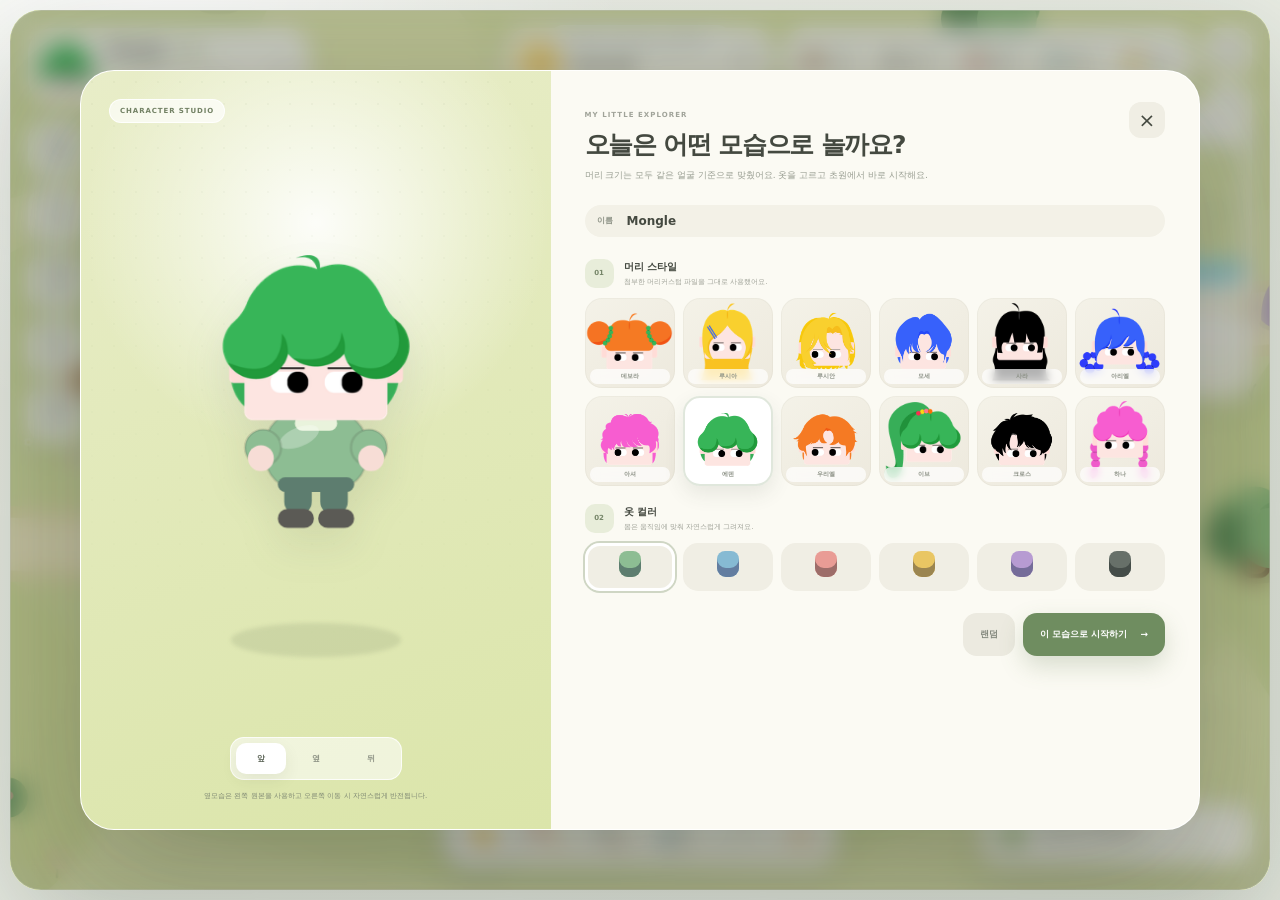
==== commit df97e27e: "Improve long-hair rendering in character drawing Refactor long-hair rendering logic for clarity and " ====
--- a/standalone.html
+++ b/standalone.html
@@ -629,15 +629,24 @@
   if(state==='dance'){rot=Math.sin(t*7)*.11;squashY=1+Math.sin(t*14)*.03}
   c.save();c.rotate(rot);c.scale(squashX,squashY);
   const longHair=LONG_HAIR.has(head.id);
-  if(longHair){
-    // Whole face + hair image is behind the body. No front-face re-pass: long hair never cuts over the outfit.
+  const longHairBackView=longHair&&dir==='up';
+
+  // Long-hair rule:
+  // - front/left/right: the whole hair+face sprite stays behind the body.
+  // - back view only (UP key): the back-hair sprite is drawn last so it becomes the front-most character layer.
+  if(longHair&&!longHairBackView){
     drawHead(c,head,dir,scale);
     drawBody(c,o,dir,state,t,scale);
   }else{
     drawBody(c,o,dir,state,t,scale);
-    drawHead(c,head,dir,scale);
+    if(!longHairBackView)drawHead(c,head,dir,scale);
   }
+
   if(state==='fish')drawFishingRod(c,dir,scale);else drawTool(c,dir,state,who.actionKind||state,t,scale);
+
+  // Only long-haired characters facing upward place the hair layer at the absolute front.
+  if(longHairBackView)drawHead(c,head,dir,scale);
+
   if(who.reaction&&performance.now()<who.reactionUntil){c.font=`${18*scale}px sans-serif`;c.textAlign='center';c.fillText(who.reaction==='ouch'?'✦ ! ✦':'♡',0,-152*scale)}
   c.restore();
   if(showName){c.font=`700 ${9*scale}px Inter,sans-serif`;c.textAlign='center';c.fillStyle='rgba(69,76,65,.72)';c.fillText(who.name||'friend',0,12*scale)}
